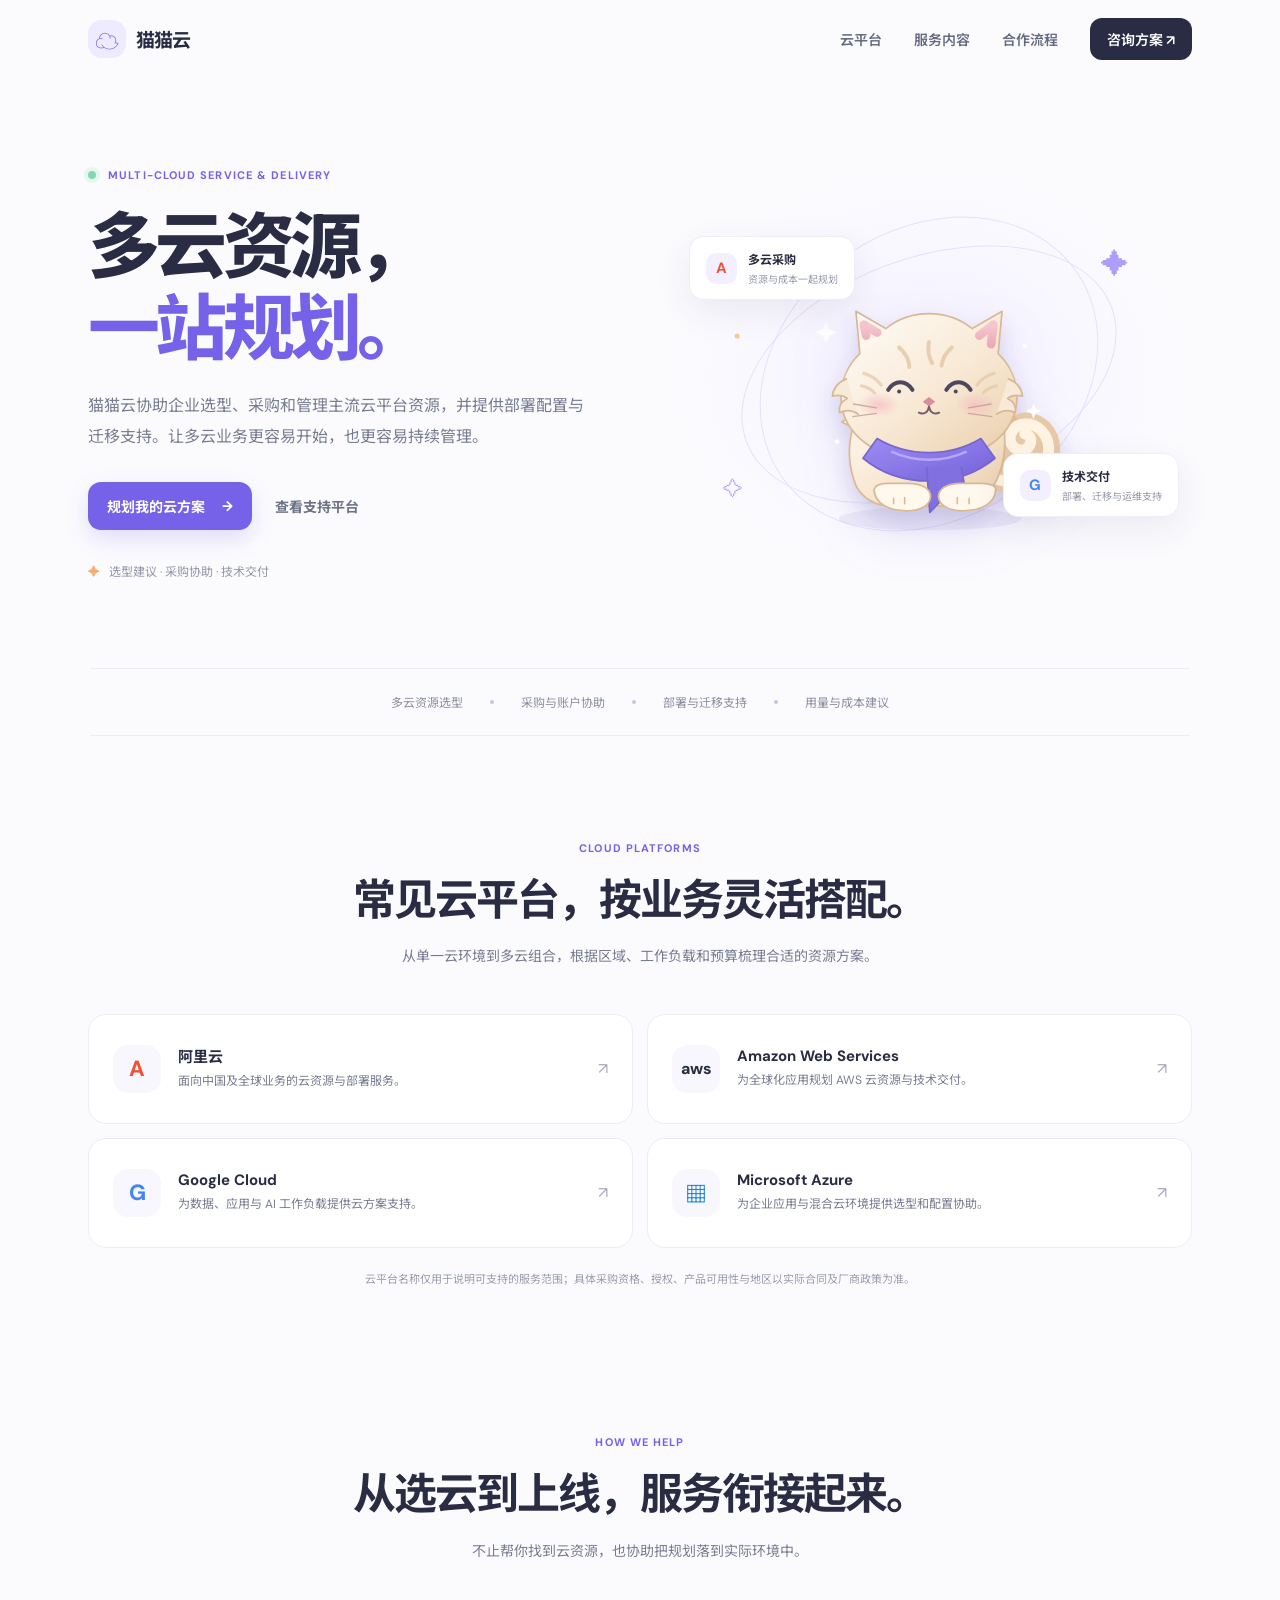
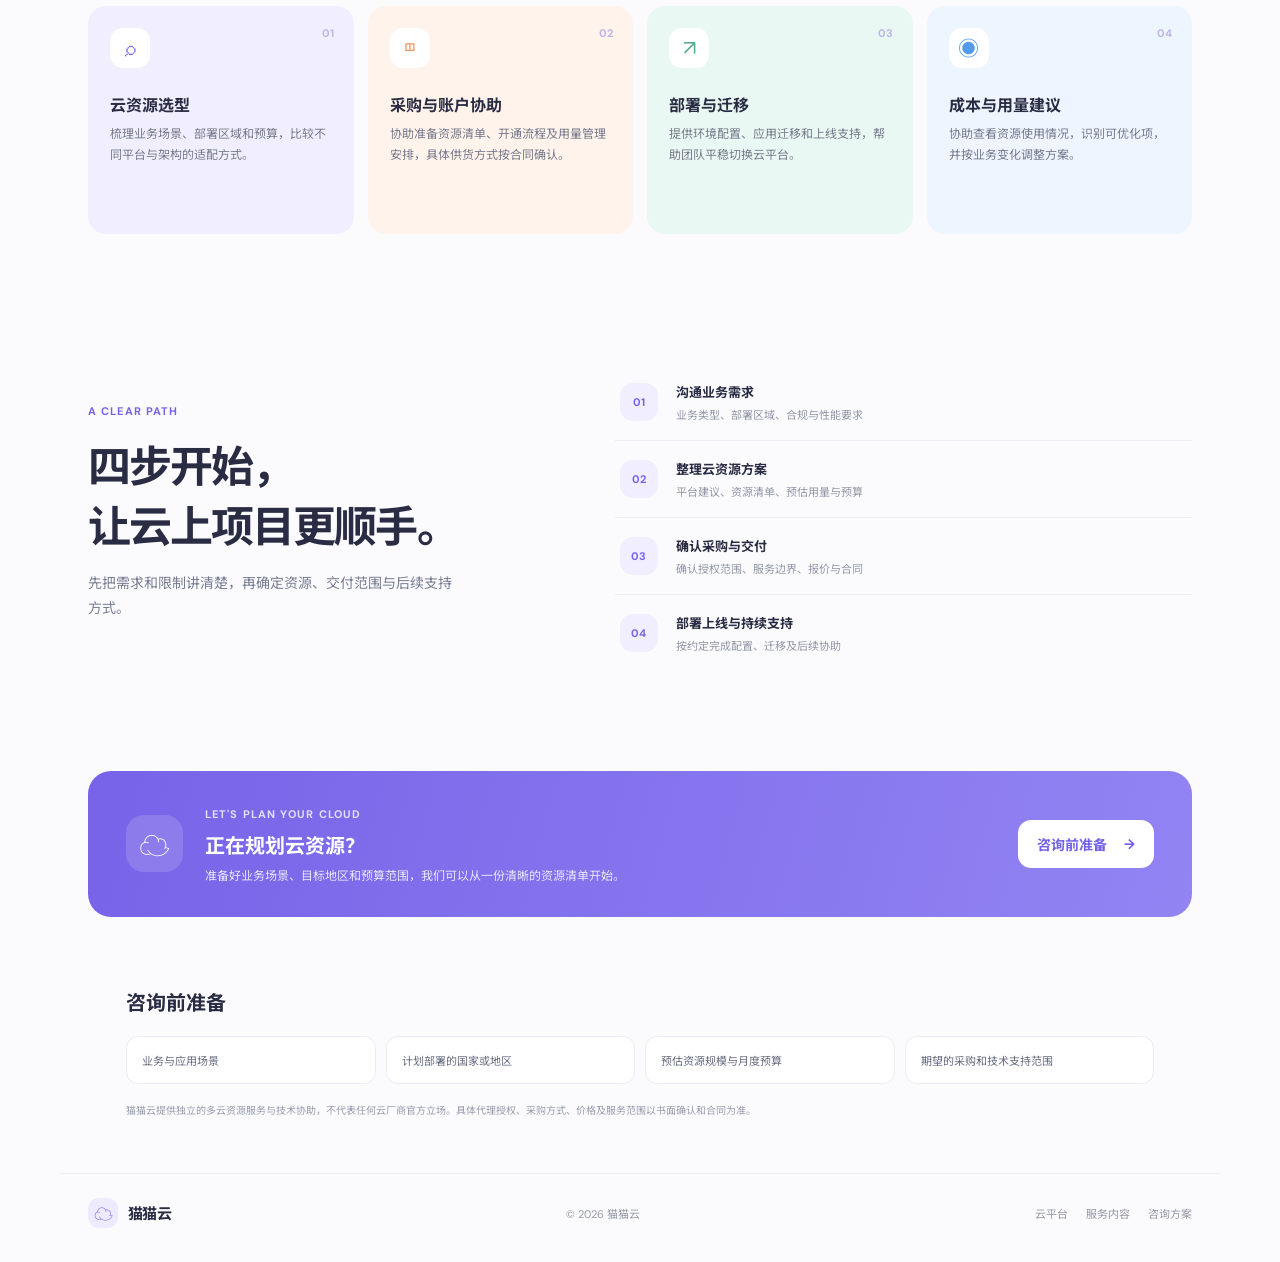
==== index.html @ 80b8043d "Launch 猫猫云 multi-cloud services homepage" ====
<!doctype html>
<html lang="zh-CN">
<head>
  <meta charset="utf-8">
  <meta name="viewport" content="width=device-width, initial-scale=1">
  <meta name="theme-color" content="#f8f8ff">
  <meta name="description" content="猫猫云提供阿里云、AWS、Google Cloud 等多云资源选型、采购协助与技术交付服务。">
  <title>猫猫云 — 多云资源代理与技术服务</title>
  <link rel="stylesheet" href="styles.css">
</head>
<body>
  <header class="site-header">
    <a class="brand" href="#top" aria-label="猫猫云首页">
      <span class="brand-mark" aria-hidden="true">☁</span>
      <span>猫猫云</span>
    </a>
    <button class="menu-toggle" aria-expanded="false" aria-controls="main-nav">菜单</button>
    <nav id="main-nav" class="nav" aria-label="主导航">
      <a href="#providers">云平台</a>
      <a href="#services">服务内容</a>
      <a href="#process">合作流程</a>
      <a class="nav-cta" href="#contact">咨询方案 <span aria-hidden="true">↗</span></a>
    </nav>
  </header>

  <main id="top">
    <section class="hero">
      <div class="hero-copy">
        <div class="eyebrow"><span class="status-dot"></span> MULTI-CLOUD SERVICE &amp; DELIVERY</div>
        <h1>多云资源，<br><span>一站规划。</span></h1>
        <p class="hero-lede">猫猫云协助企业选型、采购和管理主流云平台资源，并提供部署配置与迁移支持。让多云业务更容易开始，也更容易持续管理。</p>
        <div class="hero-actions">
          <a class="button button-primary" href="#contact">规划我的云方案 <span aria-hidden="true">→</span></a>
          <a class="button button-quiet" href="#providers">查看支持平台</a>
        </div>
        <div class="hero-note"><span aria-hidden="true">✦</span> 选型建议 · 采购协助 · 技术交付</div>
      </div>
      <div class="hero-art" aria-label="猫猫云的猫咪插画" role="img">
        <div class="orbit orbit-one"></div><div class="orbit orbit-two"></div>
        <div class="spark spark-one">✦</div><div class="spark spark-two">✧</div><div class="spark spark-three">·</div>
        <img class="cat-illustration" src="cat.svg" alt="戴着紫色围巾的毛茸茸小猫">
        <div class="floating-card provider-float card-top"><span class="provider-symbol alibaba">A</span><span><b>多云采购</b><small>资源与成本一起规划</small></span></div>
        <div class="floating-card provider-float card-bottom"><span class="provider-symbol google">G</span><span><b>技术交付</b><small>部署、迁移与运维支持</small></span></div>
      </div>
    </section>

    <section class="trust-strip" aria-label="服务范围">
      <span>多云资源选型</span><i></i><span>采购与账户协助</span><i></i><span>部署与迁移支持</span><i></i><span>用量与成本建议</span>
    </section>

    <section class="section providers-section" id="providers">
      <div class="section-heading">
        <span class="eyebrow">Cloud platforms</span>
        <h2>常见云平台，按业务灵活搭配。</h2>
        <p>从单一云环境到多云组合，根据区域、工作负载和预算梳理合适的资源方案。</p>
      </div>
      <div class="provider-grid">
        <article class="provider-card"><div class="provider-logo alibaba">A</div><div><h3>阿里云</h3><p>面向中国及全球业务的云资源与部署服务。</p></div><span class="provider-arrow">↗</span></article>
        <article class="provider-card"><div class="provider-logo aws">aws</div><div><h3>Amazon Web Services</h3><p>为全球化应用规划 AWS 云资源与技术交付。</p></div><span class="provider-arrow">↗</span></article>
        <article class="provider-card"><div class="provider-logo google">G</div><div><h3>Google Cloud</h3><p>为数据、应用与 AI 工作负载提供云方案支持。</p></div><span class="provider-arrow">↗</span></article>
        <article class="provider-card"><div class="provider-logo azure">▦</div><div><h3>Microsoft Azure</h3><p>为企业应用与混合云环境提供选型和配置协助。</p></div><span class="provider-arrow">↗</span></article>
      </div>
      <p class="section-footnote">云平台名称仅用于说明可支持的服务范围；具体采购资格、授权、产品可用性与地区以实际合同及厂商政策为准。</p>
    </section>

    <section class="section services-section" id="services">
      <div class="section-heading">
        <span class="eyebrow">How we help</span>
        <h2>从选云到上线，服务衔接起来。</h2>
        <p>不止帮你找到云资源，也协助把规划落到实际环境中。</p>
      </div>
      <div class="service-grid">
        <article class="service-card lavender"><span class="service-icon">⌕</span><span class="card-number">01</span><h3>云资源选型</h3><p>梳理业务场景、部署区域和预算，比较不同平台与架构的适配方式。</p></article>
        <article class="service-card peach"><span class="service-icon">◫</span><span class="card-number">02</span><h3>采购与账户协助</h3><p>协助准备资源清单、开通流程及用量管理安排，具体供货方式按合同确认。</p></article>
        <article class="service-card mint"><span class="service-icon">↗</span><span class="card-number">03</span><h3>部署与迁移</h3><p>提供环境配置、应用迁移和上线支持，帮助团队平稳切换云平台。</p></article>
        <article class="service-card blue"><span class="service-icon">◉</span><span class="card-number">04</span><h3>成本与用量建议</h3><p>协助查看资源使用情况，识别可优化项，并按业务变化调整方案。</p></article>
      </div>
    </section>

    <section class="section process-section" id="process">
      <div class="process-copy"><span class="eyebrow">A clear path</span><h2>四步开始，<br>让云上项目更顺手。</h2><p>先把需求和限制讲清楚，再确定资源、交付范围与后续支持方式。</p></div>
      <ol class="process-list">
        <li><span>01</span><div><b>沟通业务需求</b><small>业务类型、部署区域、合规与性能要求</small></div></li>
        <li><span>02</span><div><b>整理云资源方案</b><small>平台建议、资源清单、预估用量与预算</small></div></li>
        <li><span>03</span><div><b>确认采购与交付</b><small>确认授权范围、服务边界、报价与合同</small></div></li>
        <li><span>04</span><div><b>部署上线与持续支持</b><small>按约定完成配置、迁移及后续协助</small></div></li>
      </ol>
    </section>

    <section class="contact-band" id="contact">
      <div class="contact-icon" aria-hidden="true">☁</div>
      <div><span class="eyebrow">Let's plan your cloud</span><h2>正在规划云资源？</h2><p>准备好业务场景、目标地区和预算范围，我们可以从一份清晰的资源清单开始。</p></div>
      <a class="button button-light" href="#contact-details">咨询前准备 <span aria-hidden="true">→</span></a>
    </section>

    <section class="contact-details" id="contact-details">
      <h2>咨询前准备</h2>
      <div class="prep-grid"><span>业务与应用场景</span><span>计划部署的国家或地区</span><span>预估资源规模与月度预算</span><span>期望的采购和技术支持范围</span></div>
      <p>猫猫云提供独立的多云资源服务与技术协助，不代表任何云厂商官方立场。具体代理授权、采购方式、价格及服务范围以书面确认和合同为准。</p>
    </section>
  </main>

  <footer class="site-footer"><a class="brand footer-brand" href="#top"><span class="brand-mark" aria-hidden="true">☁</span><span>猫猫云</span></a><span>© <span id="year"></span> 猫猫云</span><nav aria-label="页脚导航"><a href="#providers">云平台</a><a href="#services">服务内容</a><a href="#contact">咨询方案</a></nav></footer>
  <script src="script.js"></script>
</body>
</html>
---- styles.css ----
@import url('https://fonts.googleapis.com/css2?family=DM+Sans:wght@400;500;600;700&family=Noto+Sans+SC:wght@400;500;600;700;800&display=swap');
:root{--ink:#292c43;--muted:#777c91;--purple:#7662e8;--purple-dark:#6551d1;--line:#ececf4;--paper:#fbfbfe;--font:'DM Sans','Noto Sans SC',-apple-system,BlinkMacSystemFont,'Segoe UI',sans-serif}
*{box-sizing:border-box}html{scroll-behavior:smooth}body{margin:0;background:var(--paper);color:var(--ink);font-family:var(--font);-webkit-font-smoothing:antialiased}a{color:inherit;text-decoration:none}.site-header{height:78px;max-width:1160px;padding:0 28px;margin:auto;display:flex;align-items:center;justify-content:space-between}.brand{display:flex;align-items:center;gap:10px;font-size:19px;font-weight:700;letter-spacing:-.04em}.brand-mark{display:grid;place-items:center;width:38px;height:38px;border-radius:14px;background:#eeeaff;color:var(--purple);font-size:24px}.nav{display:flex;align-items:center;gap:32px;font-size:14px;font-weight:600;color:#656a80}.nav a:hover,.site-footer a:hover{color:var(--purple)}.nav .nav-cta{padding:11px 17px;border-radius:12px;background:var(--ink);color:white}.menu-toggle{display:none}.hero{max-width:1160px;min-height:590px;margin:auto;padding:74px 28px 72px;display:grid;grid-template-columns:1fr 1fr;align-items:center;gap:50px}.hero-copy{max-width:540px}.eyebrow{text-transform:uppercase;letter-spacing:.1em;font-size:11px;font-weight:700;color:var(--purple)}.status-dot,.pulse{display:inline-block;width:8px;height:8px;border-radius:50%;background:#83d9af;margin-right:8px;box-shadow:0 0 0 4px #e7f7ef}.hero h1{font-size:clamp(48px,6vw,72px);line-height:1.14;letter-spacing:-.065em;margin:25px 0 20px;font-weight:800}.hero h1 span{color:var(--purple)}.hero-lede{max-width:500px;color:var(--muted);font-size:16px;line-height:1.9;margin:0}.hero-actions{display:flex;align-items:center;gap:23px;margin-top:30px}.button{display:inline-flex;align-items:center;gap:17px;border-radius:13px;padding:14px 19px;font-weight:700;font-size:14px;transition:transform .2s,background .2s}.button:hover{transform:translateY(-2px)}.button-primary{color:white;background:var(--purple);box-shadow:0 9px 22px #7662e833}.button-primary:hover{background:var(--purple-dark)}.button-quiet{padding-left:0;padding-right:0;color:#6e7286}.hero-note{margin-top:32px;color:#9296a7;font-size:12px}.hero-note span{color:#f3ae71;margin-right:6px}.hero-art{height:400px;max-width:500px;width:100%;margin:auto;position:relative;display:grid;place-items:center;background:radial-gradient(ellipse,#f2efff 0%,#f8f6ff 40%,transparent 72%)}.orbit{position:absolute;border:1px solid #e5e1fc;border-radius:50%;transform:rotate(-20deg)}.orbit-one{width:390px;height:235px}.orbit-two{width:290px;height:360px;transform:rotate(55deg)}.cat-illustration{position:relative;z-index:1;width:min(78%,330px);height:auto;transform:translateY(8px);filter:drop-shadow(0 18px 22px #7263b522)}.spark{position:absolute;z-index:2;color:#ae9dfb;font-size:28px}.spark-one{top:72px;right:50px}.spark-two{bottom:72px;left:44px;font-size:20px}.spark-three{top:132px;left:54px;font-size:44px;color:#ffc78c}.floating-card{position:absolute;z-index:3;display:flex;align-items:center;gap:11px;padding:13px 16px;background:#fff;border:1px solid #f0edf8;border-radius:15px;box-shadow:0 12px 35px #3e346015}.floating-card b,.floating-card small{display:block}.floating-card b{font-size:12px}.floating-card small{font-size:10px;color:#9599a9;margin-top:3px}.card-top{top:62px;left:10px}.card-bottom{right:0;bottom:57px}.provider-symbol{width:31px;height:31px;display:grid;place-items:center;border-radius:10px;background:#f4efff;font-size:15px;font-weight:700}.provider-symbol.alibaba,.provider-logo.alibaba{color:#f05238}.provider-symbol.google,.provider-logo.google{color:#4285f4}.trust-strip{max-width:1100px;margin:0 auto;padding:24px 28px;border-top:1px solid var(--line);border-bottom:1px solid var(--line);display:flex;align-items:center;justify-content:center;gap:27px;color:#8b8fa0;font-size:12px}.trust-strip i{height:4px;width:4px;border-radius:50%;background:#c9c5dd}.section{max-width:1160px;margin:auto;padding:100px 28px}.section-heading{text-align:center}.section-heading h2,.process-copy h2{font-size:clamp(31px,4vw,43px);line-height:1.38;letter-spacing:-.045em;margin:14px 0}.section-heading p,.process-copy p{color:var(--muted);font-size:14px;line-height:1.8}.provider-grid{display:grid;grid-template-columns:repeat(2,1fr);gap:14px;margin-top:44px}.provider-card{position:relative;display:flex;align-items:center;gap:17px;min-height:110px;padding:22px 24px;border:1px solid var(--line);border-radius:18px;background:white;transition:transform .2s,box-shadow .2s}.provider-card:hover{transform:translateY(-3px);box-shadow:0 16px 36px #292c430c}.provider-logo{width:48px;height:48px;flex:none;display:grid;place-items:center;border-radius:15px;background:#f8f7fd;font-size:22px;font-weight:800}.provider-logo.aws{color:#252f3e;font-size:16px}.provider-logo.azure{color:#1684d8}.provider-card h3{font-size:15px;margin:0 0 5px}.provider-card p{font-size:12px;line-height:1.65;color:var(--muted);margin:0}.provider-arrow{margin-left:auto;color:#aaa6ba}.section-footnote{max-width:800px;margin:22px auto 0;text-align:center;font-size:11px;line-height:1.7;color:#999cad}.services-section{padding-top:42px}.service-grid{display:grid;grid-template-columns:repeat(4,1fr);gap:14px;margin-top:42px}.service-card{min-height:228px;padding:22px;border-radius:18px;position:relative;overflow:hidden}.lavender{background:#f1efff}.peach{background:#fff3eb}.mint{background:#eaf8f3}.blue{background:#edf5ff}.service-icon{display:grid;place-items:center;width:40px;height:40px;border-radius:13px;background:#fff;color:var(--purple);font-size:21px}.peach .service-icon{color:#ed9b63}.mint .service-icon{color:#53ae91}.blue .service-icon{color:#539be9}.card-number{position:absolute;right:20px;top:20px;color:#bdb5e7;font-size:11px;font-weight:700}.service-card h3{font-size:16px;margin:24px 0 8px}.service-card p{font-size:12px;line-height:1.8;color:#777b8d;margin:0}.process-section{padding-top:30px;display:grid;grid-template-columns:.85fr 1.15fr;gap:100px;align-items:center}.process-copy h2{margin-top:18px}.process-copy p{max-width:370px}.process-list{list-style:none;margin:0;padding:0}.process-list li{display:flex;align-items:center;gap:18px;padding:18px 5px;border-bottom:1px solid var(--line)}.process-list li:last-child{border-bottom:0}.process-list li>span{display:grid;place-items:center;width:38px;height:38px;flex:none;border-radius:13px;background:#f1efff;color:var(--purple);font-size:11px;font-weight:700}.process-list b,.process-list small{display:block}.process-list b{font-size:13px}.process-list small{margin-top:5px;color:#9397a7;font-size:11px}.contact-band{max-width:1104px;margin:0 auto;padding:31px 38px;border-radius:23px;background:linear-gradient(105deg,#7763e8,#9284f3);color:white;display:flex;align-items:center;gap:22px}.contact-icon{display:grid;place-items:center;flex:none;width:57px;height:57px;border-radius:18px;background:#ffffff25;font-size:31px}.contact-band .eyebrow{color:#e3dfff}.contact-band h2{font-size:20px;margin:7px 0}.contact-band p{max-width:620px;margin:0;color:#e8e5ff;font-size:12px;line-height:1.7}.button-light{margin-left:auto;background:white;color:var(--purple);white-space:nowrap}.contact-details{max-width:1104px;margin:0 auto;padding:70px 38px 54px}.contact-details h2{font-size:20px;margin:0 0 20px}.prep-grid{display:grid;grid-template-columns:repeat(4,1fr);gap:10px}.prep-grid span{padding:15px;border-radius:12px;background:white;border:1px solid var(--line);font-size:11px;color:#676c81}.contact-details>p{margin:18px 0 0;color:#9a9dae;font-size:10px;line-height:1.7}.site-footer{max-width:1160px;margin:auto;padding:24px 28px 34px;border-top:1px solid var(--line);display:flex;align-items:center;justify-content:space-between;color:#9699a8;font-size:11px}.footer-brand{color:var(--ink);font-size:15px}.footer-brand .brand-mark{width:30px;height:30px;border-radius:11px;font-size:19px}.site-footer nav{display:flex;gap:18px}
@media(max-width:900px){.service-grid{grid-template-columns:repeat(2,1fr)}.process-section{gap:50px}.prep-grid{grid-template-columns:repeat(2,1fr)}}
@media(max-width:760px){.site-header{height:68px;padding:0 20px}.brand{font-size:17px}.menu-toggle{display:block;border:0;background:#f0edff;color:var(--purple);border-radius:10px;padding:9px 12px;font:600 12px var(--font)}.nav{display:none;position:absolute;z-index:5;left:16px;right:16px;top:62px;padding:16px;background:#fff;border:1px solid var(--line);border-radius:16px;box-shadow:0 15px 35px #292c4318;align-items:stretch;gap:0}.nav.open{display:flex;flex-direction:column}.nav a{padding:12px 10px}.nav .nav-cta{margin-top:7px;text-align:center}.hero{padding:48px 22px 54px;min-height:auto;grid-template-columns:1fr;gap:15px}.hero h1{font-size:54px}.hero-lede{font-size:14px}.hero-art{height:330px;max-width:430px}.cat-illustration{width:min(78%,300px)}.trust-strip{padding:20px 16px;gap:11px;flex-wrap:wrap;font-size:10px}.section{padding:75px 22px}.section-heading h2,.process-copy h2{font-size:32px}.provider-grid{grid-template-columns:1fr;margin-top:32px}.provider-card{min-height:96px;padding:18px}.services-section{padding-top:25px}.service-grid{grid-template-columns:1fr 1fr;gap:10px;margin-top:30px}.service-card{min-height:220px;padding:18px}.service-card h3{font-size:14px}.service-card p{font-size:11px}.process-section{padding-top:12px;grid-template-columns:1fr;gap:25px}.process-copy p{max-width:none}.contact-band{margin:0 18px;padding:24px 20px;flex-wrap:wrap;gap:15px}.contact-band h2{font-size:17px}.contact-band>div:nth-child(2){flex:1;min-width:190px}.button-light{margin:4px 0 0 72px}.contact-details{padding:48px 22px 36px}.site-footer{padding:20px 18px 28px;flex-wrap:wrap;gap:15px}.footer-brand{width:100%}.site-footer nav{width:100%;gap:15px}}
@media(max-width:390px){.hero h1{font-size:47px}.hero-art{height:285px}.cat-illustration{width:min(88%,270px);transform:translateY(5px)}.orbit-one{width:310px;height:200px}.orbit-two{height:295px}.card-top{left:-2px}.card-bottom{right:-4px}.floating-card{padding:10px 12px}.service-grid{grid-template-columns:1fr}.service-card{min-height:190px}.contact-band{margin:0 12px}.prep-grid{grid-template-columns:1fr 1fr}.site-footer nav{flex-wrap:wrap}}
@media(prefers-reduced-motion:reduce){html{scroll-behavior:auto}*,*::before,*::after{transition:none!important}}
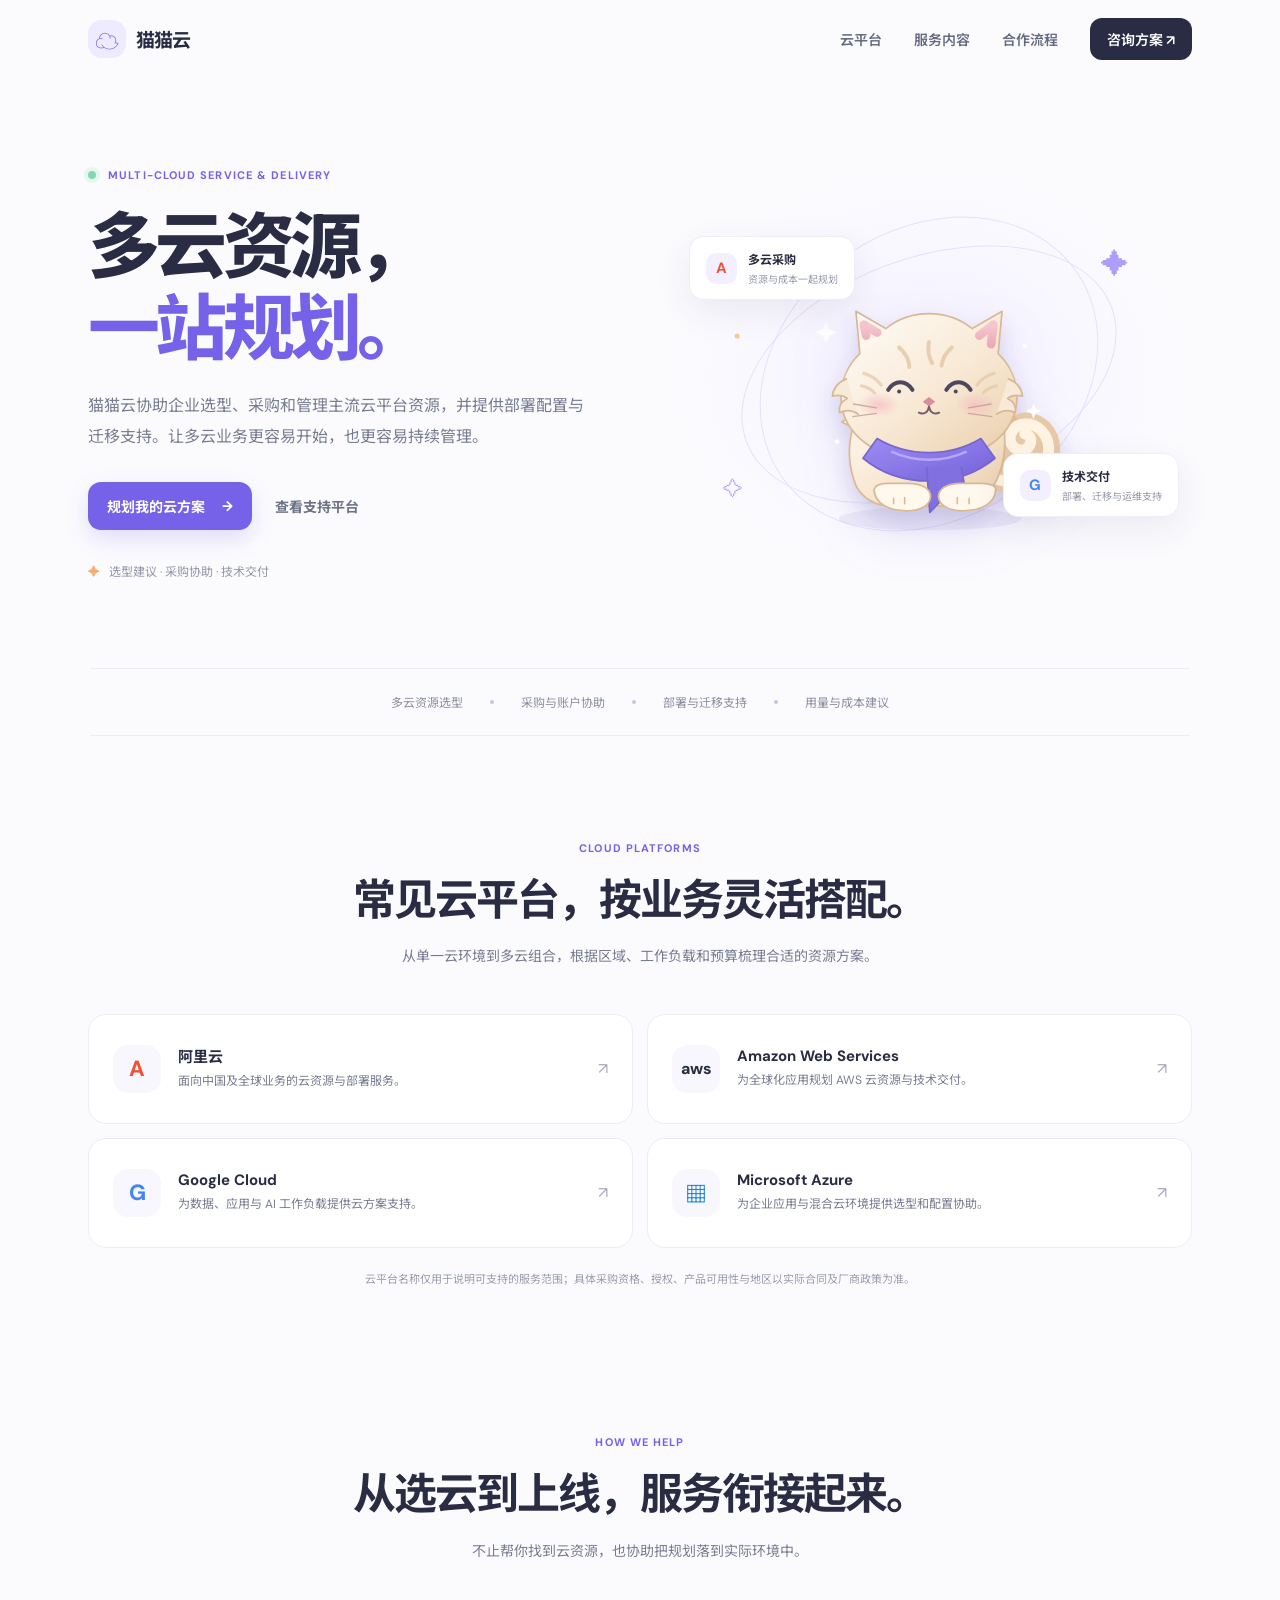
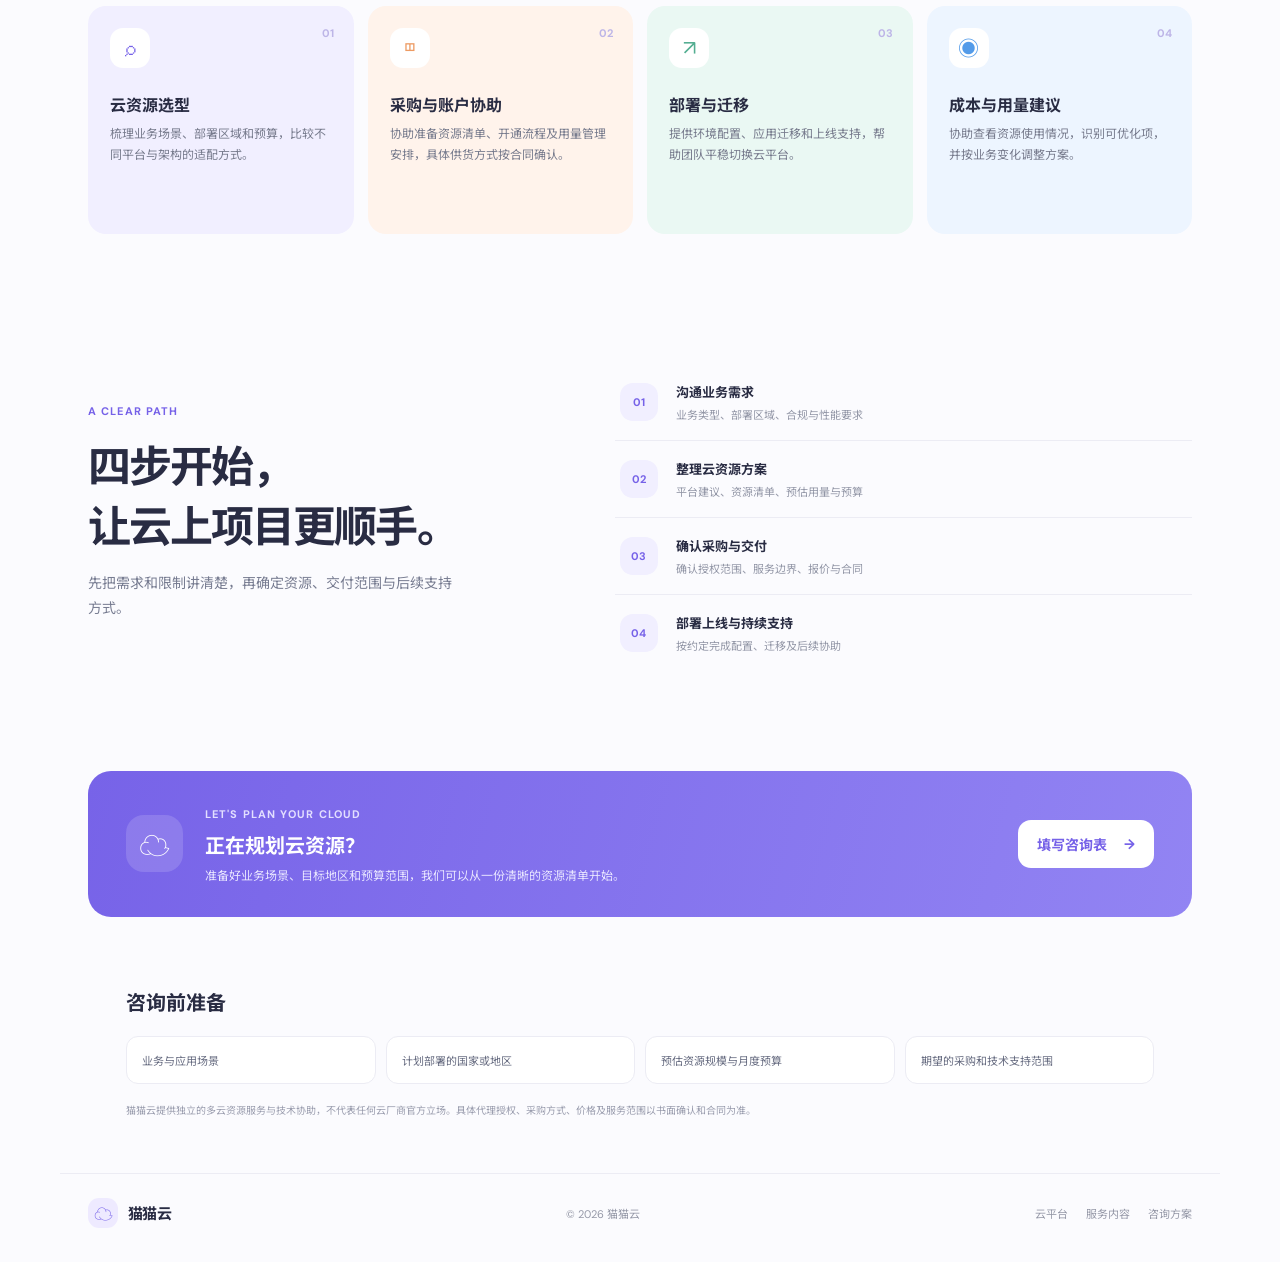
==== commit dbba19d8: "Publish consultation page with contact form" ====
--- a/index.html
+++ b/index.html
@@ -19,7 +19,7 @@
       <a href="#providers">云平台</a>
       <a href="#services">服务内容</a>
       <a href="#process">合作流程</a>
-      <a class="nav-cta" href="#contact">咨询方案 <span aria-hidden="true">↗</span></a>
+      <a class="nav-cta" href="consult.html">咨询方案 <span aria-hidden="true">↗</span></a>
     </nav>
   </header>
 
@@ -30,7 +30,7 @@
         <h1>多云资源，<br><span>一站规划。</span></h1>
         <p class="hero-lede">猫猫云协助企业选型、采购和管理主流云平台资源，并提供部署配置与迁移支持。让多云业务更容易开始，也更容易持续管理。</p>
         <div class="hero-actions">
-          <a class="button button-primary" href="#contact">规划我的云方案 <span aria-hidden="true">→</span></a>
+          <a class="button button-primary" href="consult.html">规划我的云方案 <span aria-hidden="true">→</span></a>
           <a class="button button-quiet" href="#providers">查看支持平台</a>
         </div>
         <div class="hero-note"><span aria-hidden="true">✦</span> 选型建议 · 采购协助 · 技术交付</div>
@@ -90,7 +90,7 @@
     <section class="contact-band" id="contact">
       <div class="contact-icon" aria-hidden="true">☁</div>
       <div><span class="eyebrow">Let's plan your cloud</span><h2>正在规划云资源？</h2><p>准备好业务场景、目标地区和预算范围，我们可以从一份清晰的资源清单开始。</p></div>
-      <a class="button button-light" href="#contact-details">咨询前准备 <span aria-hidden="true">→</span></a>
+      <a class="button button-light" href="consult.html">填写咨询表 <span aria-hidden="true">→</span></a>
     </section>
 
     <section class="contact-details" id="contact-details">
@@ -100,7 +100,7 @@
     </section>
   </main>
 
-  <footer class="site-footer"><a class="brand footer-brand" href="#top"><span class="brand-mark" aria-hidden="true">☁</span><span>猫猫云</span></a><span>© <span id="year"></span> 猫猫云</span><nav aria-label="页脚导航"><a href="#providers">云平台</a><a href="#services">服务内容</a><a href="#contact">咨询方案</a></nav></footer>
+  <footer class="site-footer"><a class="brand footer-brand" href="#top"><span class="brand-mark" aria-hidden="true">☁</span><span>猫猫云</span></a><span>© <span id="year"></span> 猫猫云</span><nav aria-label="页脚导航"><a href="#providers">云平台</a><a href="#services">服务内容</a><a href="consult.html">咨询方案</a></nav></footer>
   <script src="script.js"></script>
 </body>
 </html>
--- a/styles.css
+++ b/styles.css
@@ -5,3 +5,6 @@
 @media(max-width:760px){.site-header{height:68px;padding:0 20px}.brand{font-size:17px}.menu-toggle{display:block;border:0;background:#f0edff;color:var(--purple);border-radius:10px;padding:9px 12px;font:600 12px var(--font)}.nav{display:none;position:absolute;z-index:5;left:16px;right:16px;top:62px;padding:16px;background:#fff;border:1px solid var(--line);border-radius:16px;box-shadow:0 15px 35px #292c4318;align-items:stretch;gap:0}.nav.open{display:flex;flex-direction:column}.nav a{padding:12px 10px}.nav .nav-cta{margin-top:7px;text-align:center}.hero{padding:48px 22px 54px;min-height:auto;grid-template-columns:1fr;gap:15px}.hero h1{font-size:54px}.hero-lede{font-size:14px}.hero-art{height:330px;max-width:430px}.cat-illustration{width:min(78%,300px)}.trust-strip{padding:20px 16px;gap:11px;flex-wrap:wrap;font-size:10px}.section{padding:75px 22px}.section-heading h2,.process-copy h2{font-size:32px}.provider-grid{grid-template-columns:1fr;margin-top:32px}.provider-card{min-height:96px;padding:18px}.services-section{padding-top:25px}.service-grid{grid-template-columns:1fr 1fr;gap:10px;margin-top:30px}.service-card{min-height:220px;padding:18px}.service-card h3{font-size:14px}.service-card p{font-size:11px}.process-section{padding-top:12px;grid-template-columns:1fr;gap:25px}.process-copy p{max-width:none}.contact-band{margin:0 18px;padding:24px 20px;flex-wrap:wrap;gap:15px}.contact-band h2{font-size:17px}.contact-band>div:nth-child(2){flex:1;min-width:190px}.button-light{margin:4px 0 0 72px}.contact-details{padding:48px 22px 36px}.site-footer{padding:20px 18px 28px;flex-wrap:wrap;gap:15px}.footer-brand{width:100%}.site-footer nav{width:100%;gap:15px}}
 @media(max-width:390px){.hero h1{font-size:47px}.hero-art{height:285px}.cat-illustration{width:min(88%,270px);transform:translateY(5px)}.orbit-one{width:310px;height:200px}.orbit-two{height:295px}.card-top{left:-2px}.card-bottom{right:-4px}.floating-card{padding:10px 12px}.service-grid{grid-template-columns:1fr}.service-card{min-height:190px}.contact-band{margin:0 12px}.prep-grid{grid-template-columns:1fr 1fr}.site-footer nav{flex-wrap:wrap}}
 @media(prefers-reduced-motion:reduce){html{scroll-behavior:auto}*,*::before,*::after{transition:none!important}}
+.back-home{font-size:13px;font-weight:600;color:#73778b}.consult-page{min-height:100vh;background:radial-gradient(ellipse at 82% 15%,#f2efff 0,transparent 32%),var(--paper)}.consult-main{max-width:1160px;margin:0 auto;padding:64px 28px 90px;display:grid;grid-template-columns:.8fr 1.2fr;gap:90px;align-items:start}.consult-intro{position:sticky;top:48px;padding-top:22px}.consult-intro h1{font-size:clamp(44px,5vw,62px);line-height:1.16;letter-spacing:-.06em;margin:22px 0}.consult-intro h1 span{color:var(--purple)}.consult-intro>p{max-width:390px;color:var(--muted);font-size:14px;line-height:1.9}.consult-points{display:grid;gap:13px;margin-top:32px;color:#70758b;font-size:12px}.consult-points span:first-letter{color:#55b58e}.consult-form{padding:34px;background:white;border:1px solid var(--line);border-radius:22px;box-shadow:0 25px 70px #39355210}.form-heading{display:flex;align-items:end;justify-content:space-between;margin-bottom:26px}.form-heading h2{font-size:25px;margin:8px 0 0}.required-note{color:#999cad;font-size:11px}.form-grid{display:grid;grid-template-columns:1fr 1fr;gap:18px}.field{display:grid;gap:8px;margin:0 0 20px}.field>span,.field legend{font-size:12px;font-weight:700;color:#464a60}.field em{font-style:normal;color:#dd7187}.field input:not([type=checkbox]):not([type=radio]),.field textarea{width:100%;border:1px solid #e8e8f0;border-radius:11px;padding:13px 14px;background:#fcfcfe;color:var(--ink);font:13px var(--font);outline:none;transition:border-color .2s,box-shadow .2s}.field input:focus,.field textarea:focus{border-color:#9a8aed;box-shadow:0 0 0 3px #eeeaff}.field input::placeholder,.field textarea::placeholder{color:#b2b5c1}.field textarea{resize:vertical;line-height:1.7}.provider-field,.contact-preference{padding:0;border:0}.provider-field legend,.contact-preference legend{margin-bottom:11px}.check-grid{display:grid;grid-template-columns:1fr 1fr;gap:9px}.check-grid label,.radio-row label{position:relative;display:flex;align-items:center;gap:9px;cursor:pointer}.check-grid input,.radio-row input,.consent input{accent-color:var(--purple)}.check-grid label{padding:12px;border:1px solid #ececf3;border-radius:10px;font-size:11px;color:#666b80}.check-grid label:has(input:checked){border-color:#b2a8ef;background:#f8f6ff;color:#51429f}.radio-row{display:flex;gap:20px}.radio-row label{color:#73778b;font-size:12px}.consent{display:flex;align-items:flex-start;gap:9px;margin:4px 0 20px;color:#83879a;font-size:10px;line-height:1.7;cursor:pointer}.consent input{margin:2px 0 0;flex:none}.submit-button{border:0;cursor:pointer;font-family:var(--font)}.form-note{font-size:10px;color:#9a9dae;line-height:1.7;margin:16px 0 0}.consult-footer{margin-top:0}
+@media(max-width:850px){.consult-main{grid-template-columns:1fr;gap:34px;padding:40px 22px 64px}.consult-intro{position:static;padding:0}.consult-intro h1{font-size:46px;margin:14px 0}.consult-points{grid-template-columns:1fr 1fr;gap:10px;margin-top:20px}.consult-form{padding:27px}.consult-footer{padding-left:22px;padding-right:22px}}
+@media(max-width:480px){.consult-main{padding:30px 16px 50px}.consult-form{padding:22px 17px;border-radius:17px}.form-grid{grid-template-columns:1fr;gap:0}.check-grid{grid-template-columns:1fr}.consult-points{grid-template-columns:1fr}.consult-intro h1{font-size:40px}.form-heading h2{font-size:22px}}
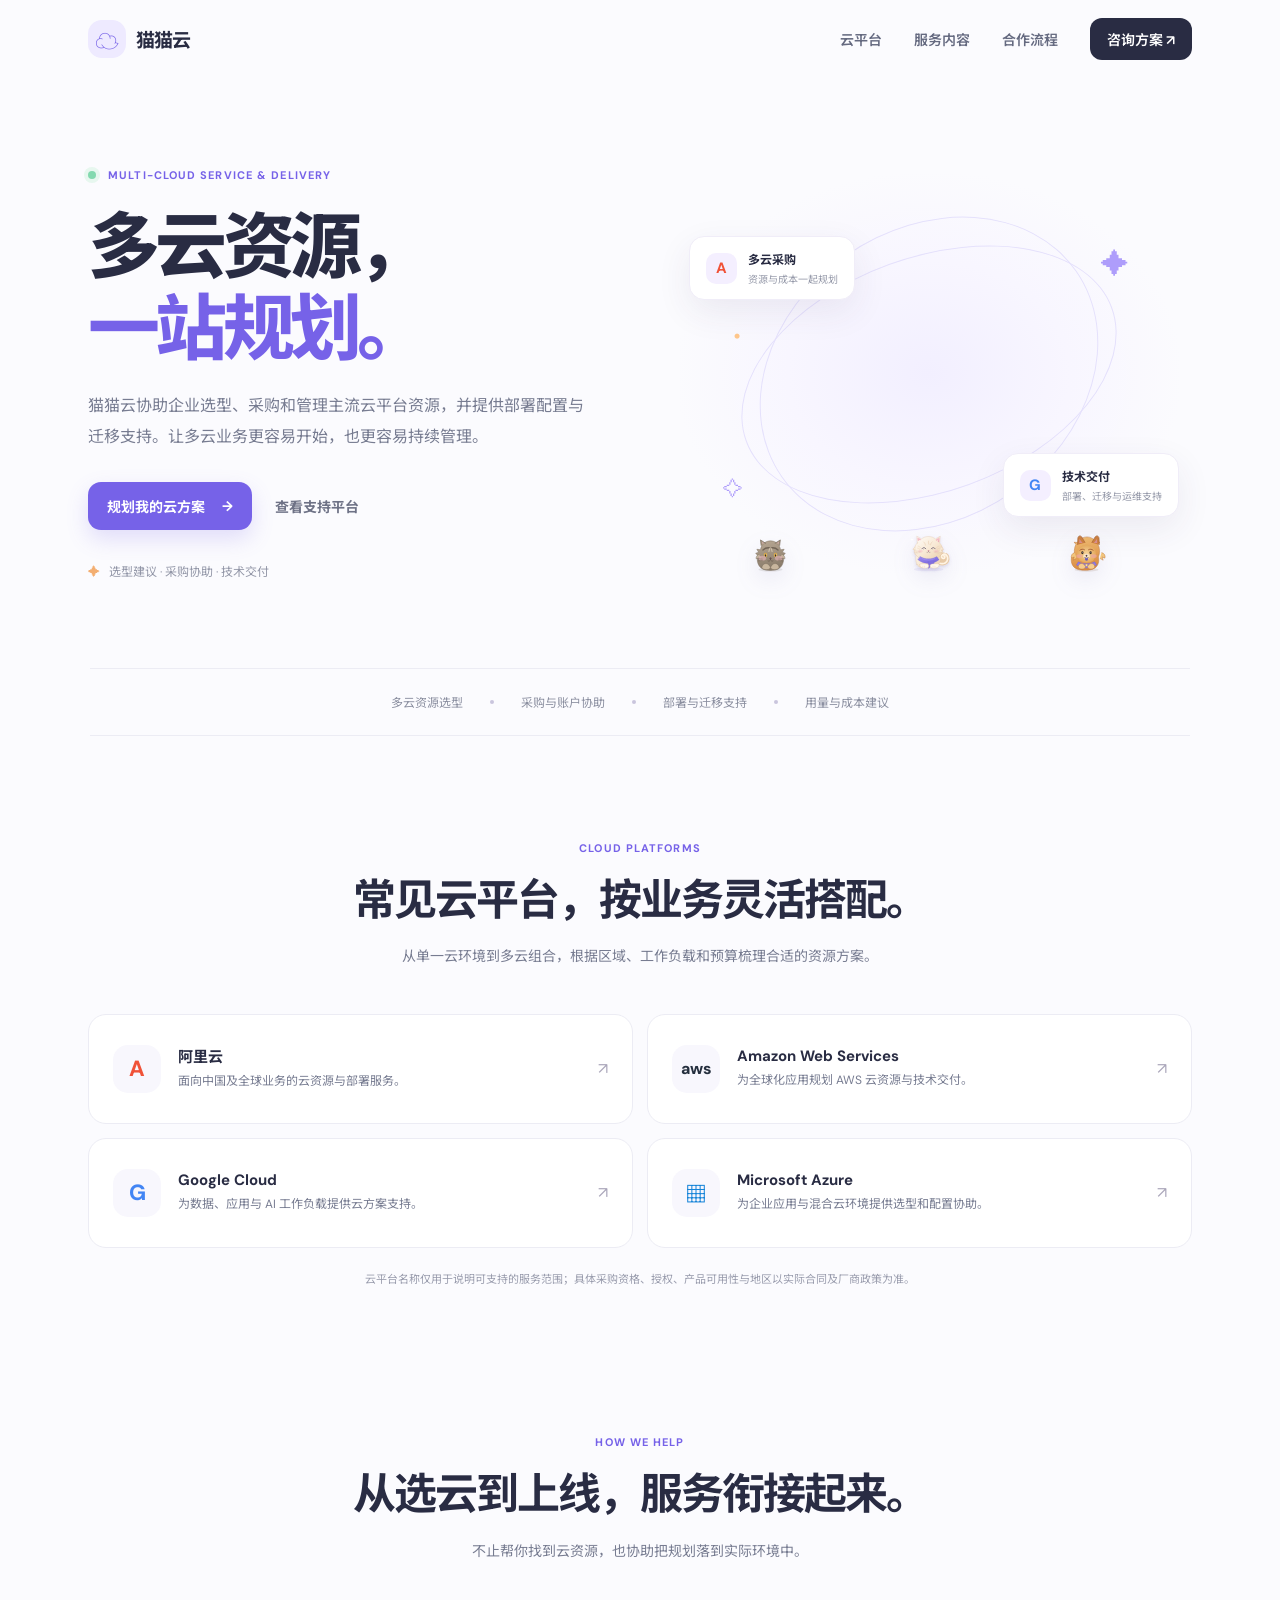
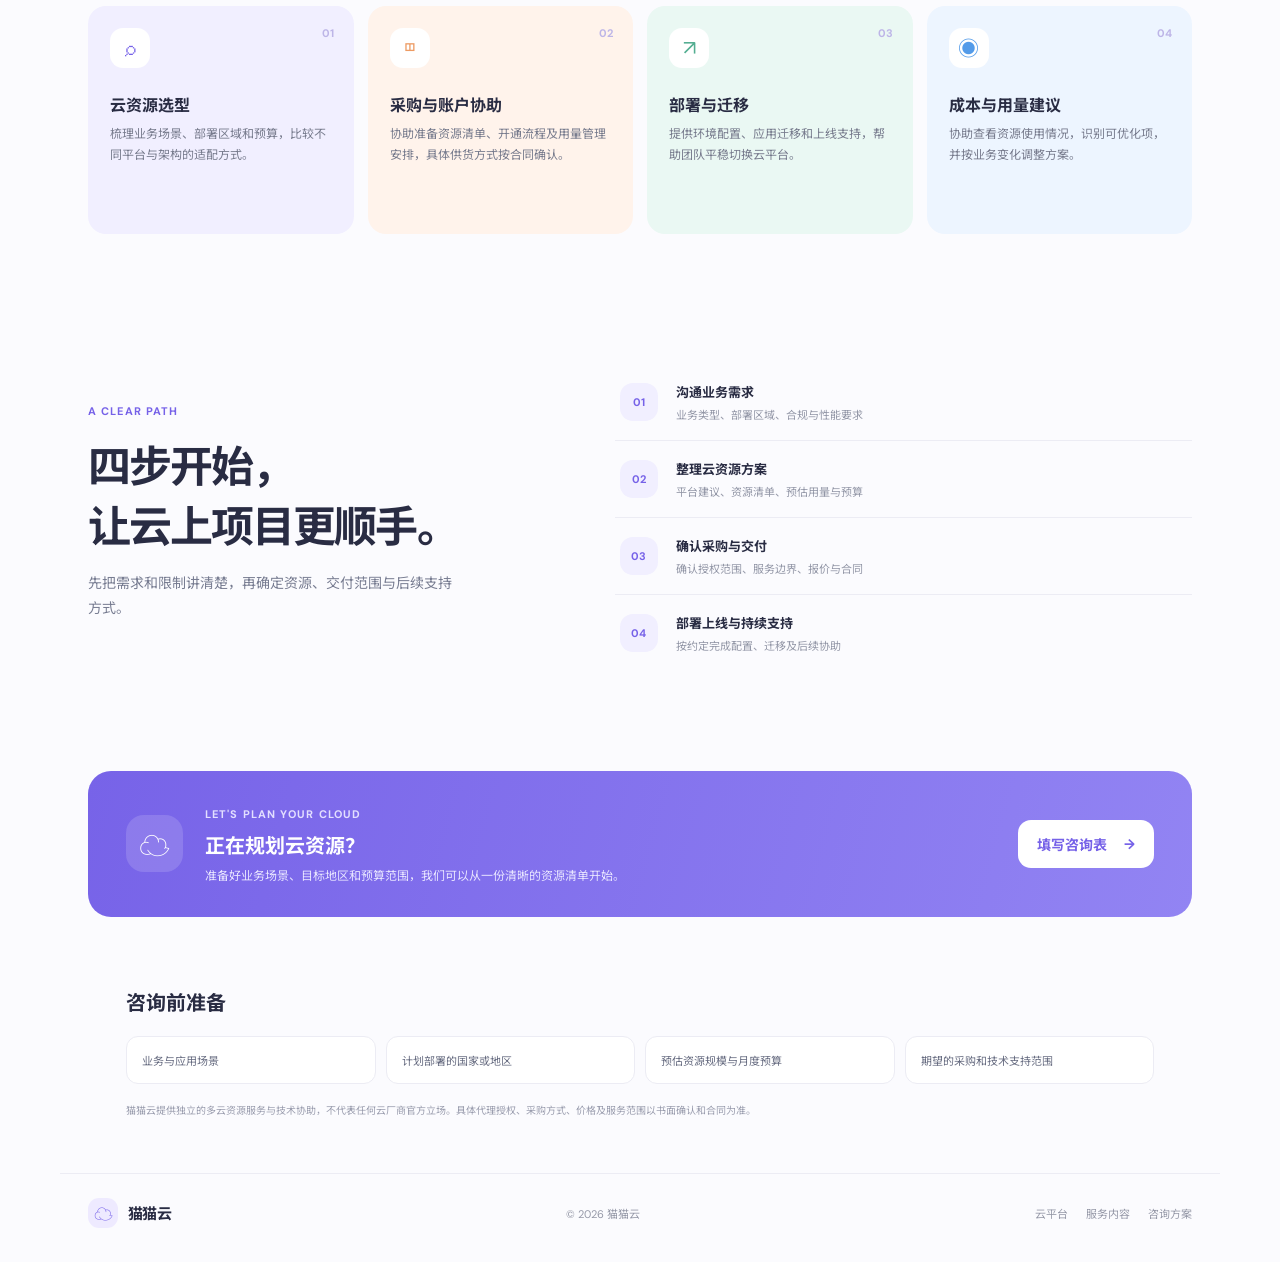
==== commit 72d74f63: "Show the same three animals on the homepage" ====
--- a/index.html
+++ b/index.html
@@ -35,10 +35,14 @@
         </div>
         <div class="hero-note"><span aria-hidden="true">✦</span> 选型建议 · 采购协助 · 技术交付</div>
       </div>
-      <div class="hero-art" aria-label="猫猫云的猫咪插画" role="img">
+      <div class="hero-art" aria-label="猫猫云的兔狲、猫咪和松狮插画" role="img">
         <div class="orbit orbit-one"></div><div class="orbit orbit-two"></div>
         <div class="spark spark-one">✦</div><div class="spark spark-two">✧</div><div class="spark spark-three">·</div>
-        <img class="cat-illustration" src="cat.svg" alt="戴着紫色围巾的毛茸茸小猫">
+        <div class="pet-trio home-pet-trio">
+          <img class="pet pet-pallas" src="pallas-cat.svg" alt="可爱的兔狲">
+          <img class="pet pet-mascot" src="cat.svg" alt="戴紫色围巾的猫猫云猫咪">
+          <img class="pet pet-chow" src="chow-chow.svg" alt="可爱的松狮犬">
+        </div>
         <div class="floating-card provider-float card-top"><span class="provider-symbol alibaba">A</span><span><b>多云采购</b><small>资源与成本一起规划</small></span></div>
         <div class="floating-card provider-float card-bottom"><span class="provider-symbol google">G</span><span><b>技术交付</b><small>部署、迁移与运维支持</small></span></div>
       </div>
--- a/styles.css
+++ b/styles.css
@@ -8,3 +8,20 @@
 .back-home{font-size:13px;font-weight:600;color:#73778b}.consult-page{min-height:100vh;background:radial-gradient(ellipse at 82% 15%,#f2efff 0,transparent 32%),var(--paper)}.consult-main{max-width:1160px;margin:0 auto;padding:64px 28px 90px;display:grid;grid-template-columns:.8fr 1.2fr;gap:90px;align-items:start}.consult-intro{position:sticky;top:48px;padding-top:22px}.consult-intro h1{font-size:clamp(44px,5vw,62px);line-height:1.16;letter-spacing:-.06em;margin:22px 0}.consult-intro h1 span{color:var(--purple)}.consult-intro>p{max-width:390px;color:var(--muted);font-size:14px;line-height:1.9}.consult-points{display:grid;gap:13px;margin-top:32px;color:#70758b;font-size:12px}.consult-points span:first-letter{color:#55b58e}.consult-form{padding:34px;background:white;border:1px solid var(--line);border-radius:22px;box-shadow:0 25px 70px #39355210}.form-heading{display:flex;align-items:end;justify-content:space-between;margin-bottom:26px}.form-heading h2{font-size:25px;margin:8px 0 0}.required-note{color:#999cad;font-size:11px}.form-grid{display:grid;grid-template-columns:1fr 1fr;gap:18px}.field{display:grid;gap:8px;margin:0 0 20px}.field>span,.field legend{font-size:12px;font-weight:700;color:#464a60}.field em{font-style:normal;color:#dd7187}.field input:not([type=checkbox]):not([type=radio]),.field textarea{width:100%;border:1px solid #e8e8f0;border-radius:11px;padding:13px 14px;background:#fcfcfe;color:var(--ink);font:13px var(--font);outline:none;transition:border-color .2s,box-shadow .2s}.field input:focus,.field textarea:focus{border-color:#9a8aed;box-shadow:0 0 0 3px #eeeaff}.field input::placeholder,.field textarea::placeholder{color:#b2b5c1}.field textarea{resize:vertical;line-height:1.7}.provider-field,.contact-preference{padding:0;border:0}.provider-field legend,.contact-preference legend{margin-bottom:11px}.check-grid{display:grid;grid-template-columns:1fr 1fr;gap:9px}.check-grid label,.radio-row label{position:relative;display:flex;align-items:center;gap:9px;cursor:pointer}.check-grid input,.radio-row input,.consent input{accent-color:var(--purple)}.check-grid label{padding:12px;border:1px solid #ececf3;border-radius:10px;font-size:11px;color:#666b80}.check-grid label:has(input:checked){border-color:#b2a8ef;background:#f8f6ff;color:#51429f}.radio-row{display:flex;gap:20px}.radio-row label{color:#73778b;font-size:12px}.consent{display:flex;align-items:flex-start;gap:9px;margin:4px 0 20px;color:#83879a;font-size:10px;line-height:1.7;cursor:pointer}.consent input{margin:2px 0 0;flex:none}.submit-button{border:0;cursor:pointer;font-family:var(--font)}.form-note{font-size:10px;color:#9a9dae;line-height:1.7;margin:16px 0 0}.consult-footer{margin-top:0}
 @media(max-width:850px){.consult-main{grid-template-columns:1fr;gap:34px;padding:40px 22px 64px}.consult-intro{position:static;padding:0}.consult-intro h1{font-size:46px;margin:14px 0}.consult-points{grid-template-columns:1fr 1fr;gap:10px;margin-top:20px}.consult-form{padding:27px}.consult-footer{padding-left:22px;padding-right:22px}}
 @media(max-width:480px){.consult-main{padding:30px 16px 50px}.consult-form{padding:22px 17px;border-radius:17px}.form-grid{grid-template-columns:1fr;gap:0}.check-grid{grid-template-columns:1fr}.consult-points{grid-template-columns:1fr}.consult-intro h1{font-size:40px}.form-heading h2{font-size:22px}}
+/* Consultation page visual refinement */
+.consult-page{background:radial-gradient(ellipse at 18% 32%,#f3efff 0,transparent 36%),#fafaff}.consult-main{max-width:1220px;grid-template-columns:.9fr 1.1fr;gap:64px;padding-top:42px}.consult-intro{top:34px;padding:24px 4px 0}.consult-intro h1{font-size:clamp(44px,4.5vw,58px);margin:18px 0 15px}.consult-intro>p{font-size:14px;line-height:1.85;color:#74798f}.consult-scene{position:relative;height:220px;margin:20px 0 19px;border:1px solid #ebe8fb;border-radius:23px;overflow:hidden;background:linear-gradient(135deg,#f4f1ff 0%,#fff 64%,#eef8ff 100%);box-shadow:0 14px 34px #5446a00c}.scene-glow{position:absolute;width:180px;height:180px;left:50%;top:50%;transform:translate(-50%,-45%);border-radius:50%;background:#e8e2ff;filter:blur(28px)}.consult-scene img{position:absolute;width:206px;height:auto;left:50%;bottom:-15px;transform:translateX(-50%);z-index:1;filter:drop-shadow(0 12px 15px #675ba329)}.scene-chip{position:absolute;z-index:2;display:flex;align-items:center;gap:7px;padding:9px 12px;background:#ffffffeb;border:1px solid #eeedf5;border-radius:11px;color:#656a80;font-size:10px;font-weight:600;box-shadow:0 8px 20px #40385d0c}.chip-one{left:18px;top:34px}.chip-two{right:22px;top:53px}.chip-three{left:32px;bottom:26px}.chip-dot{display:block;width:7px;height:7px;border-radius:50%}.chip-dot.orange{background:#ff6a45}.chip-dot.blue{background:#528cf4}.chip-dot.green{background:#5aa97d}.consult-points{display:grid;grid-template-columns:1fr;gap:8px;margin-top:17px}.consult-points span{display:flex;align-items:center;gap:11px;padding:10px 12px;border:1px solid #eeedf5;border-radius:11px;background:#ffffffa8;color:#6f7489;font-size:11px}.consult-points b{font-size:9px;letter-spacing:.06em;color:#9b8bec}.consult-form{padding:32px 34px;border-color:#eeedf5;border-radius:20px;box-shadow:0 24px 70px #39355212}.form-heading{margin-bottom:22px;padding-bottom:17px;border-bottom:1px solid #f0eff5}.form-heading h2{font-size:23px}.field{gap:9px;margin-bottom:17px}.field>span,.field legend{font-size:12px}.field input:not([type=checkbox]):not([type=radio]),.field textarea{border-radius:10px;background:#fbfbfe;padding:12px 13px}.check-grid{gap:8px}.check-grid label{min-height:42px;padding:10px 11px;border-radius:10px;background:#fcfcfe;font-size:10px}.check-grid label:has(input:checked){box-shadow:0 0 0 2px #f3f0ff}.consent{font-size:10px}.submit-button{width:100%;justify-content:center;padding:14px}.form-note{margin-top:13px}.back-home{padding:10px 13px;border:1px solid #e9e7f3;border-radius:10px;background:#fff;color:#686d82;transition:all .2s}.back-home:hover{border-color:#c9c0fa;color:var(--purple)}
+@media(max-width:850px){.consult-main{grid-template-columns:1fr;gap:26px;padding-top:28px}.consult-intro{padding-top:0}.consult-intro h1{font-size:46px}.consult-scene{max-width:520px;height:195px}.consult-scene img{width:185px}.consult-points{grid-template-columns:repeat(3,1fr)}.consult-points span{align-items:flex-start;line-height:1.5}.consult-points b{padding-top:1px}}
+@media(max-width:520px){.consult-main{padding:24px 16px 48px;gap:23px}.consult-intro h1{font-size:39px}.consult-intro>p{font-size:13px}.consult-scene{height:180px;margin:16px 0}.consult-scene img{width:165px}.chip-one{left:11px;top:20px}.chip-two{right:10px;top:38px}.chip-three{left:17px;bottom:19px}.scene-chip{padding:8px 9px;font-size:9px}.consult-points{grid-template-columns:1fr;gap:7px}.consult-points span{align-items:center}.consult-form{padding:23px 17px;border-radius:16px}.form-grid{grid-template-columns:1fr;gap:0}.check-grid{grid-template-columns:1fr 1fr}.check-grid label{font-size:9px;padding:9px}.form-heading h2{font-size:21px}}
+.pet-trio{position:absolute;z-index:1;left:50%;bottom:-3px;transform:translateX(-50%);width:94%;height:170px;display:flex;align-items:flex-end;justify-content:space-between;pointer-events:none}.pet{display:block;object-fit:contain;filter:drop-shadow(0 9px 11px #675ba31c)}.pet-pallas,.pet-chow{width:29%;max-width:124px;max-height:135px}.pet-mascot{width:37%;max-width:148px;max-height:164px;z-index:2}.consult-scene .pet-trio img{position:static;left:auto;bottom:auto;transform:none}.consult-scene .pet-mascot{transform:translateY(2px)}
+@media(max-width:850px){.pet-trio{height:155px}.pet-pallas,.pet-chow{max-height:124px}.pet-mascot{max-height:150px}}
+@media(max-width:520px){.pet-trio{height:145px;width:97%}.pet-pallas,.pet-chow{max-height:112px}.pet-mascot{max-height:132px}}
+.consult-scene .pet-pallas,.consult-scene .pet-chow{width:29%;max-width:124px;max-height:135px}.consult-scene .pet-mascot{width:37%;max-width:148px;max-height:164px}
+@media(max-width:850px){.consult-scene .pet-pallas,.consult-scene .pet-chow{max-height:124px}.consult-scene .pet-mascot{max-height:150px}}
+@media(max-width:520px){.consult-scene .pet-pallas,.consult-scene .pet-chow{max-height:112px}.consult-scene .pet-mascot{max-height:132px}}
+.chip-three{left:50%;top:12px;bottom:auto;transform:translateX(-50%)}
+@media(max-width:520px){.chip-three{left:50%;top:12px;bottom:auto;transform:translateX(-50%)}}
+/* Keep the three mascots in separate, evenly sized columns. */
+.pet-trio{left:0;bottom:0;transform:none;width:100%;height:160px;display:grid;grid-template-columns:repeat(3,minmax(0,1fr));gap:14px;padding:0 20px;align-items:end;justify-items:center}
+.consult-scene .pet-trio img{position:static;left:auto;bottom:auto;transform:none;width:100%;height:145px;max-width:none;max-height:145px;object-fit:contain;align-self:end}
+@media(max-width:850px){.pet-trio{height:145px;gap:10px;padding:0 14px}.consult-scene .pet-trio img{height:128px;max-height:128px}}
+@media(max-width:520px){.pet-trio{height:130px;gap:4px;padding:0 12px}.consult-scene .pet-trio img{height:112px;max-height:112px}}
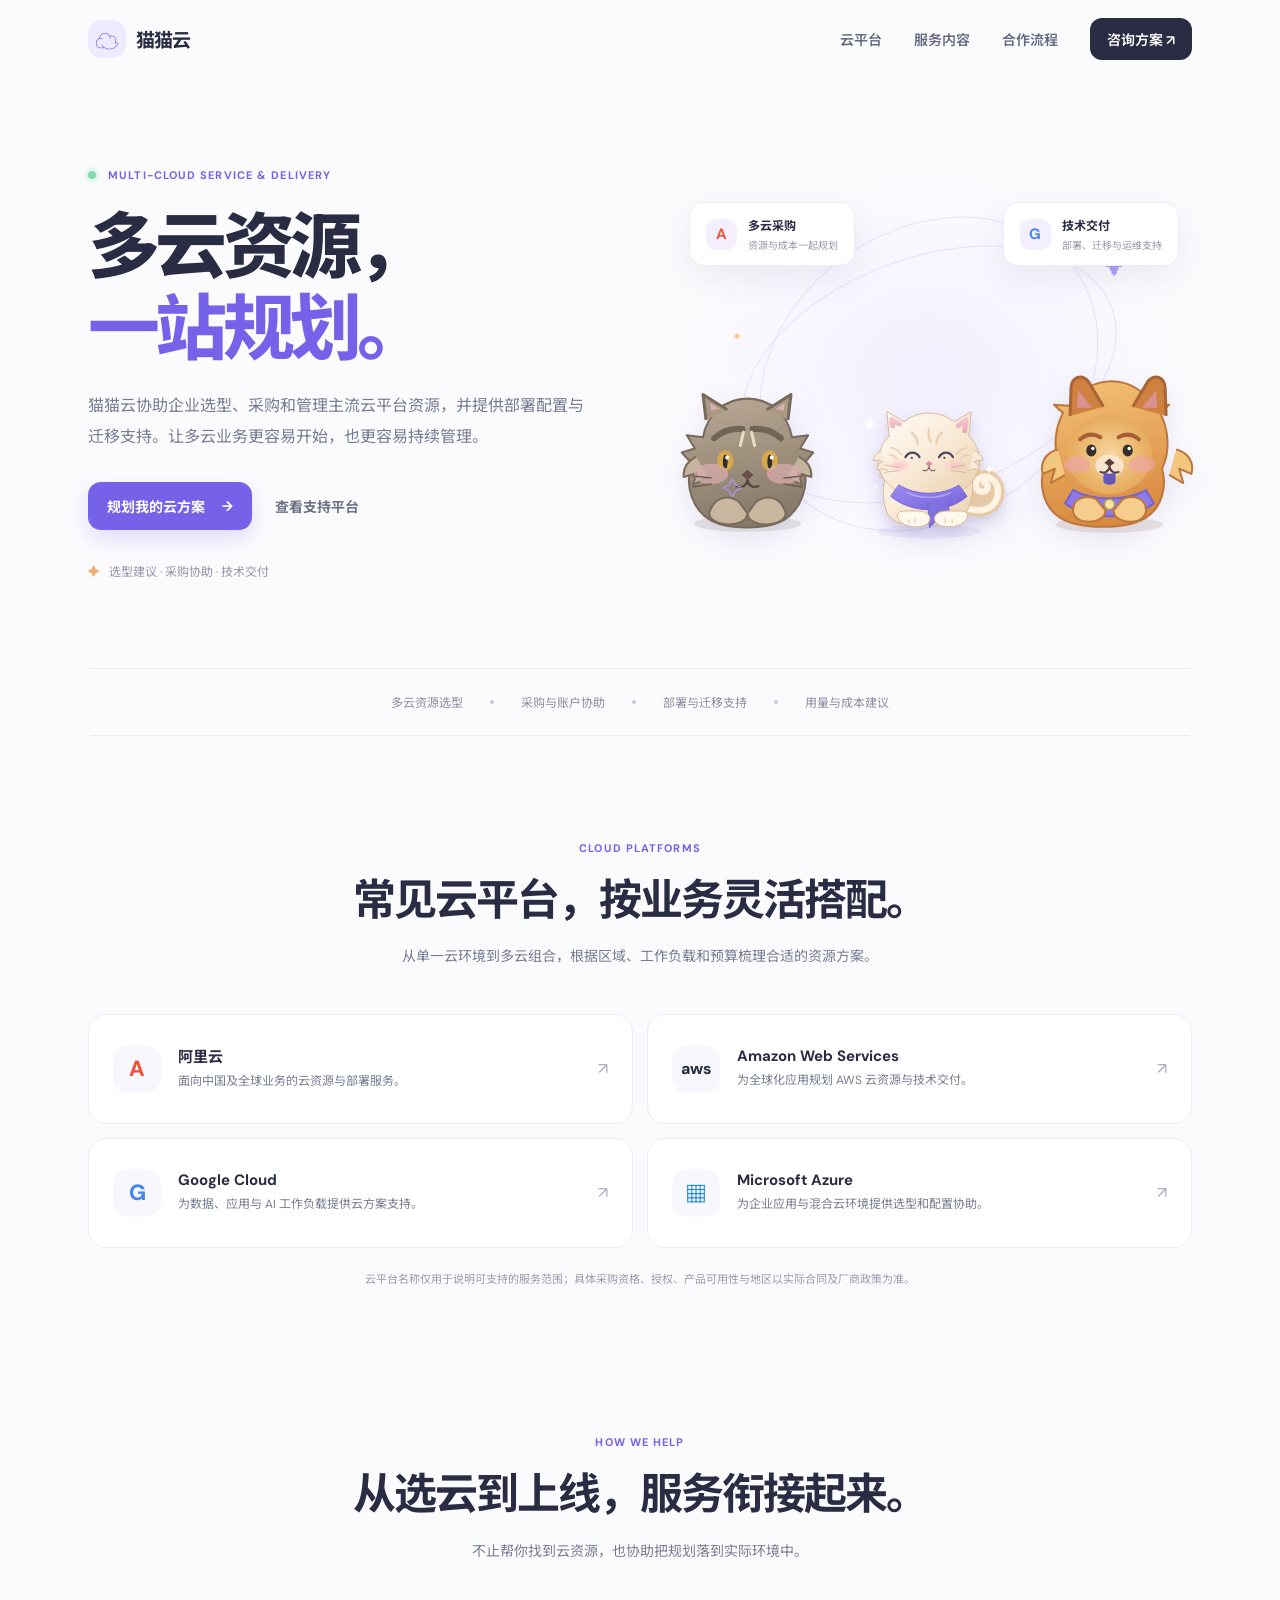
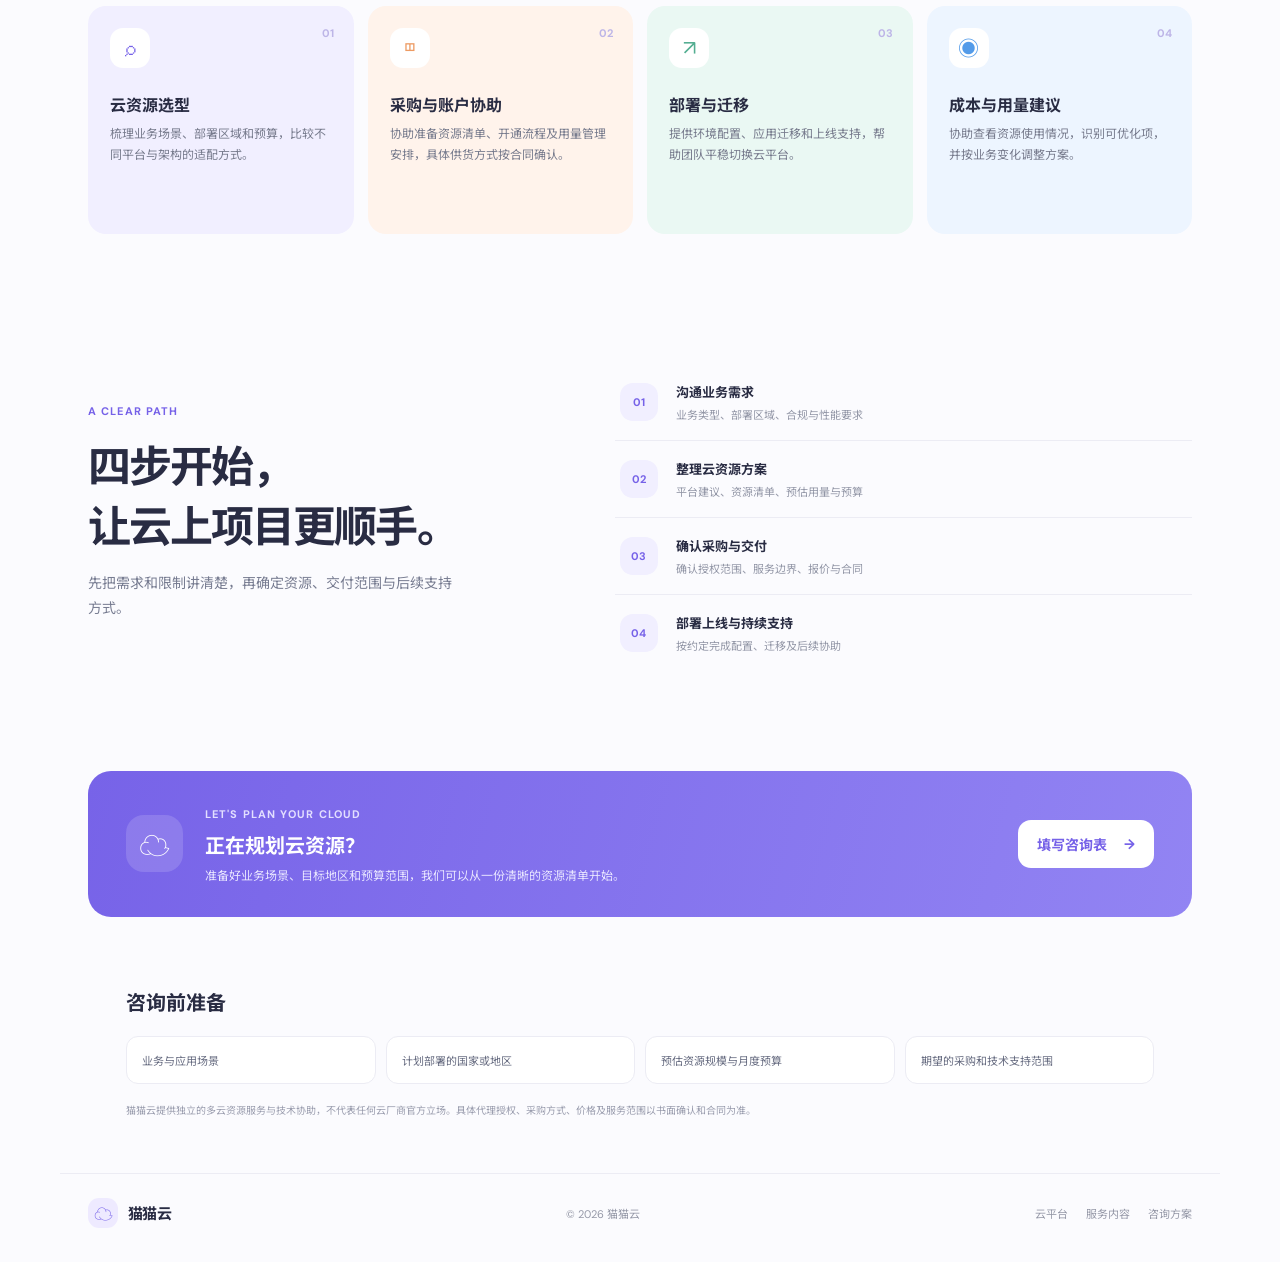
==== commit 92f05b2b: "Refresh homepage animal sizing styles" ====
--- a/index.html
+++ b/index.html
@@ -6,7 +6,7 @@
   <meta name="theme-color" content="#f8f8ff">
   <meta name="description" content="猫猫云提供阿里云、AWS、Google Cloud 等多云资源选型、采购协助与技术交付服务。">
   <title>猫猫云 — 多云资源代理与技术服务</title>
-  <link rel="stylesheet" href="styles.css">
+  <link rel="stylesheet" href="styles.css?v=large-pets-20261104">
 </head>
 <body>
   <header class="site-header">
--- a/styles.css
+++ b/styles.css
@@ -25,3 +25,15 @@
 .consult-scene .pet-trio img{position:static;left:auto;bottom:auto;transform:none;width:100%;height:145px;max-width:none;max-height:145px;object-fit:contain;align-self:end}
 @media(max-width:850px){.pet-trio{height:145px;gap:10px;padding:0 14px}.consult-scene .pet-trio img{height:128px;max-height:128px}}
 @media(max-width:520px){.pet-trio{height:130px;gap:4px;padding:0 12px}.consult-scene .pet-trio img{height:112px;max-height:112px}}
+/* Same three side-by-side mascots on the homepage. */
+.hero-art .home-pet-trio{position:absolute;z-index:1;left:50%;bottom:0;transform:translateX(-50%);width:100%;height:245px;display:grid;grid-template-columns:repeat(3,minmax(0,1fr));gap:4px;padding:0 12px;align-items:end;justify-items:center;pointer-events:none}
+.hero-art .home-pet-trio img{position:static;left:auto;bottom:auto;transform:none;width:100%;height:205px;max-width:none;max-height:none;object-fit:contain;filter:drop-shadow(0 12px 15px #675ba322)}
+.hero-art .home-pet-trio .pet-mascot{transform:translateY(1px) scale(1.04)}
+.hero-art .card-top{top:28px;left:10px}.hero-art .card-bottom{top:28px;bottom:auto;right:0}
+@media(max-width:760px){.hero-art .home-pet-trio{height:205px;padding:0 8px}.hero-art .home-pet-trio img{height:170px}.hero-art .card-top,.hero-art .card-bottom{top:18px}.hero-art .floating-card{padding:10px 11px}}
+@media(max-width:390px){.hero-art .home-pet-trio{height:180px;padding:0 5px;gap:2px}.hero-art .home-pet-trio img{height:148px}.hero-art .floating-card{padding:9px}.hero-art .card-top{left:0}.hero-art .card-bottom{right:0}}
+/* Give the homepage animal trio more visual weight while preserving clear gaps. */
+.hero-art .home-pet-trio{width:105%;height:285px;gap:18px;padding:0}
+.hero-art .home-pet-trio img{width:112%;height:245px}
+@media(max-width:760px){.hero-art{height:350px}.hero-art .home-pet-trio{width:100%;height:250px;gap:16px;padding:0}.hero-art .home-pet-trio img{width:112%;height:215px}}
+@media(max-width:390px){.hero-art{height:345px}.hero-art .home-pet-trio{height:240px;gap:14px}.hero-art .home-pet-trio img{height:205px}}
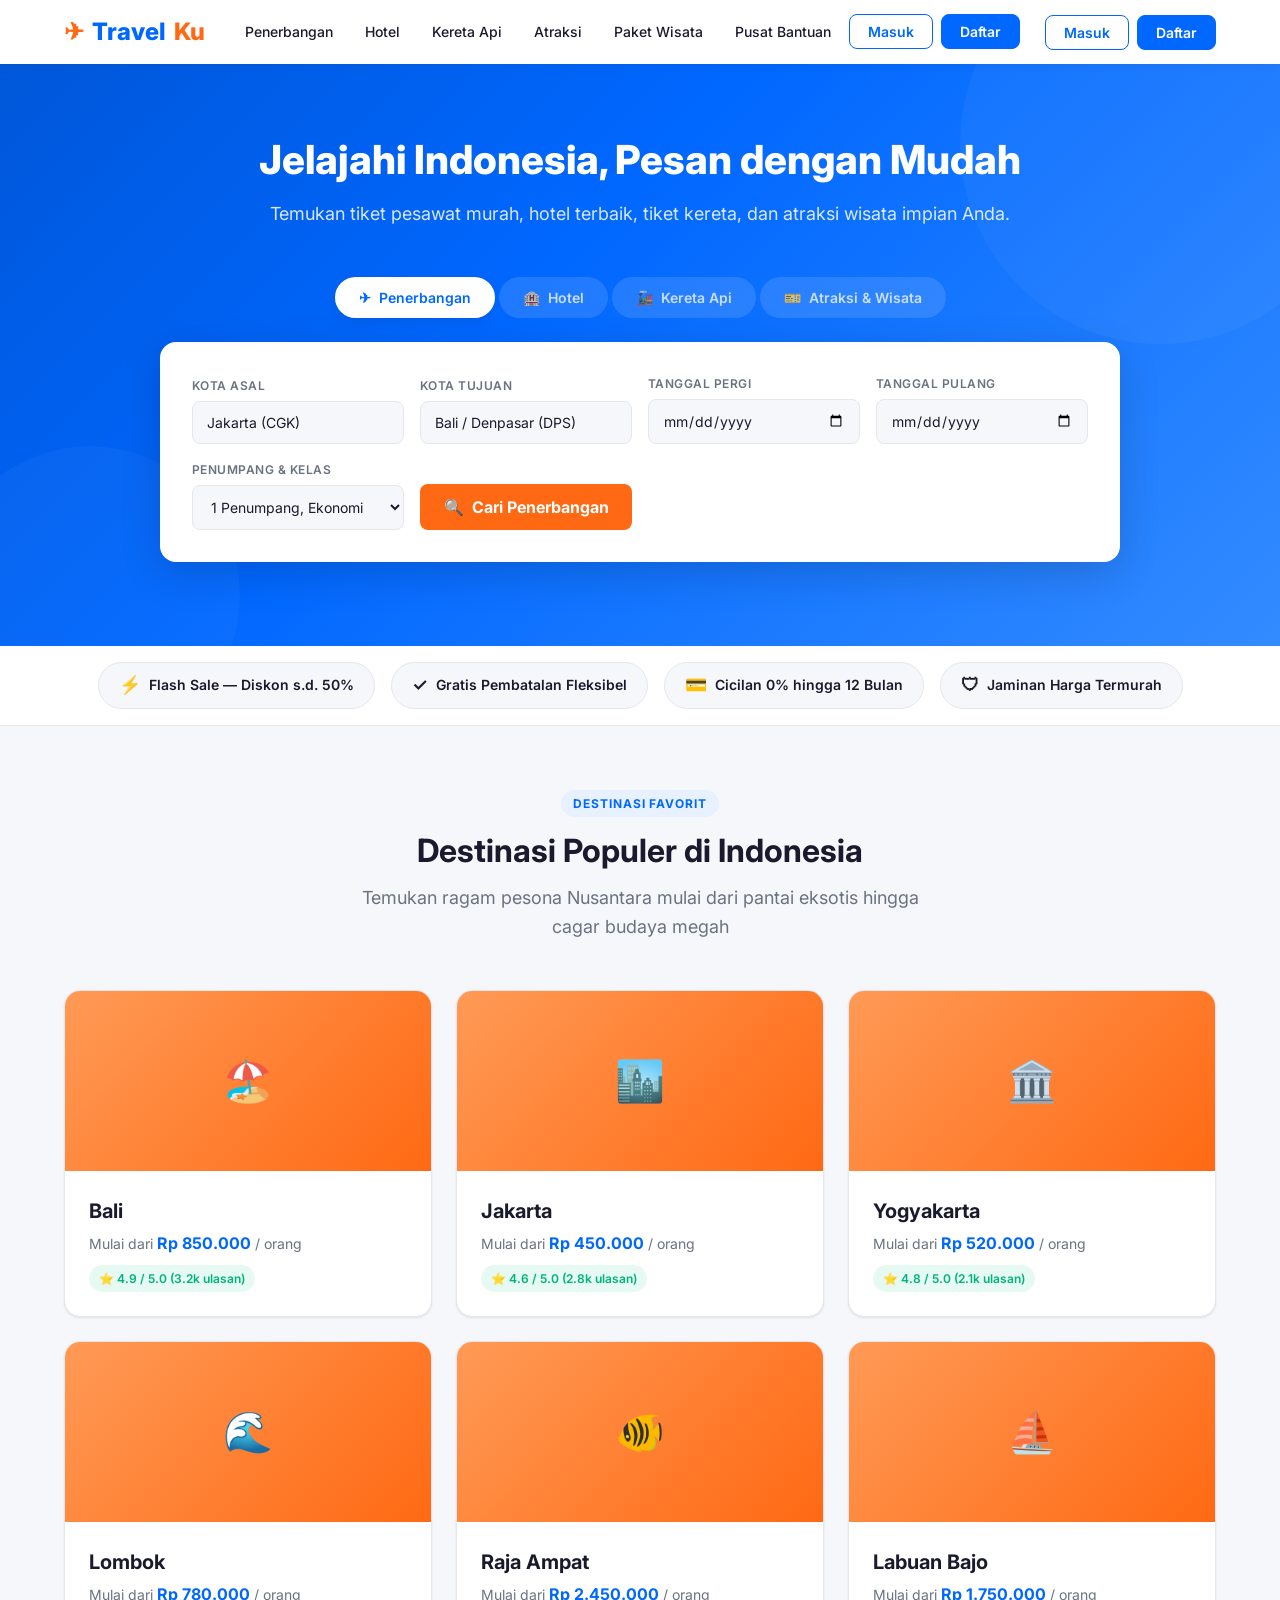
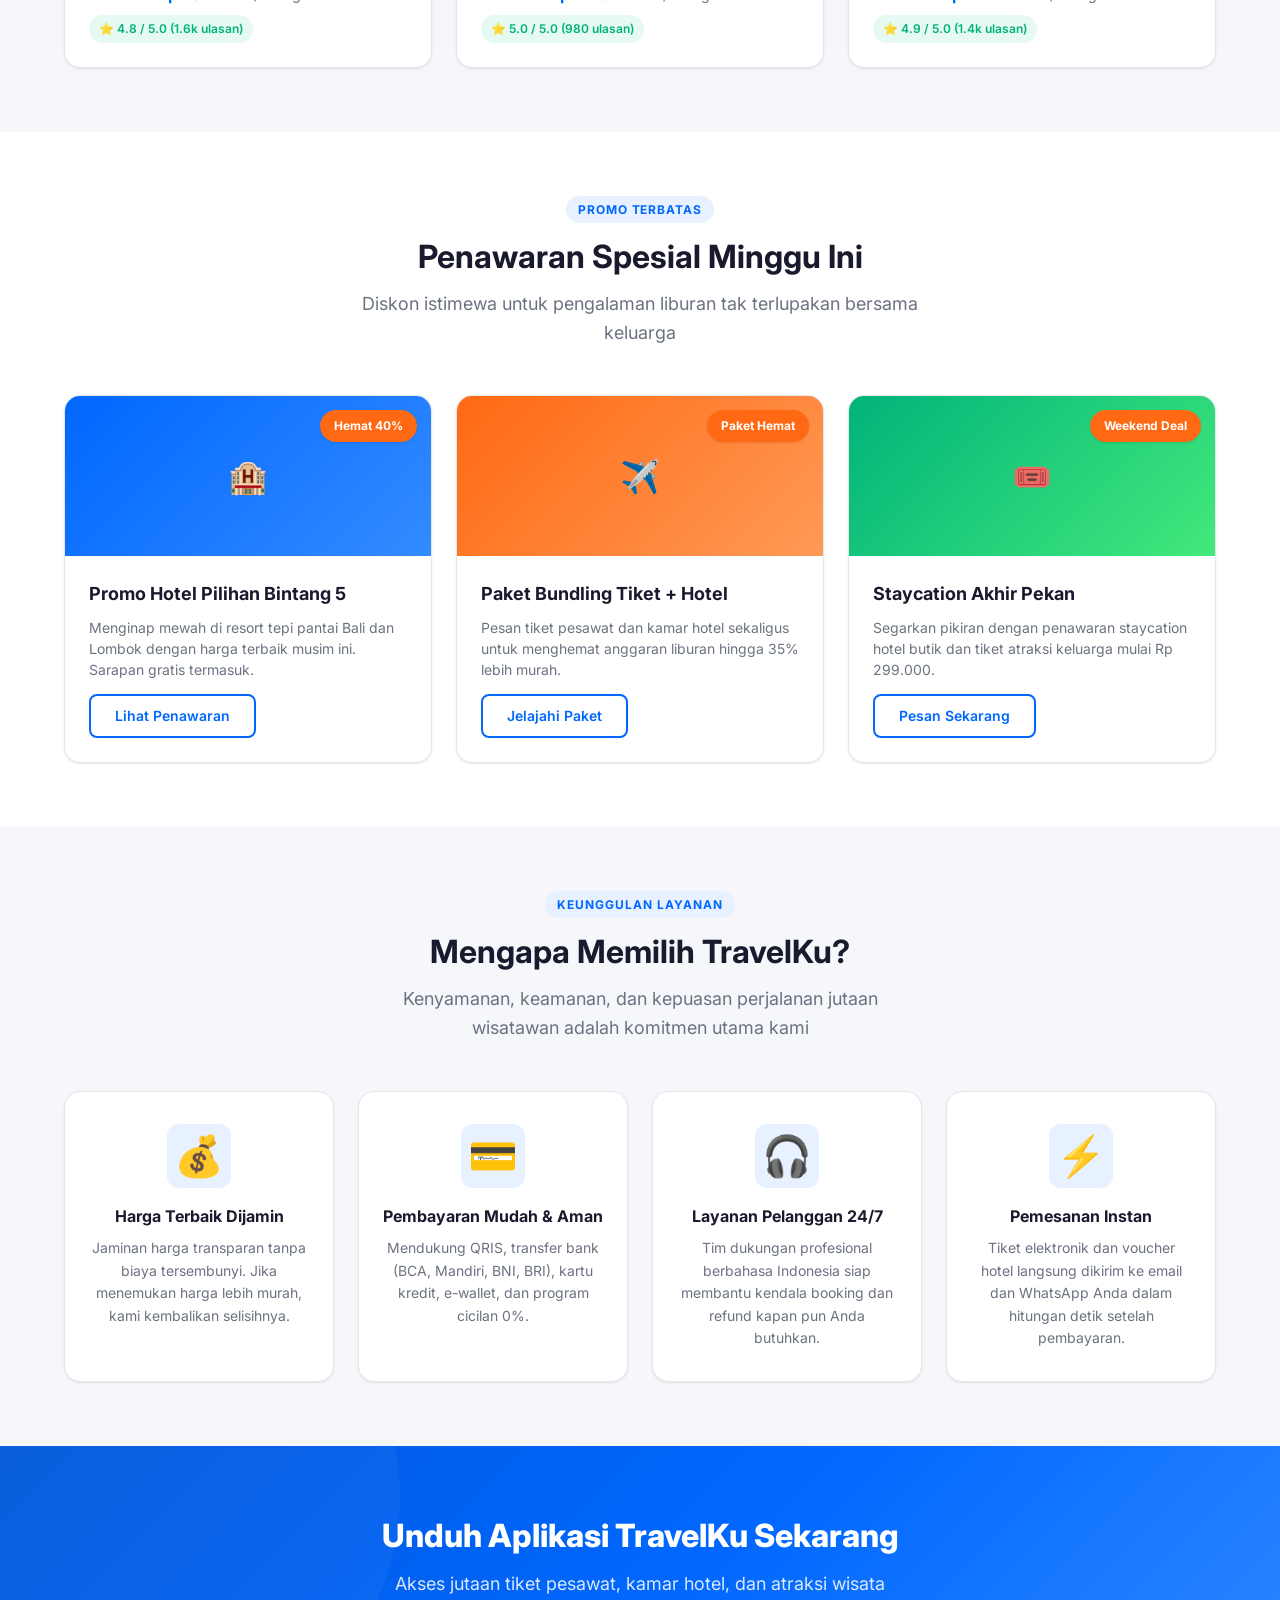
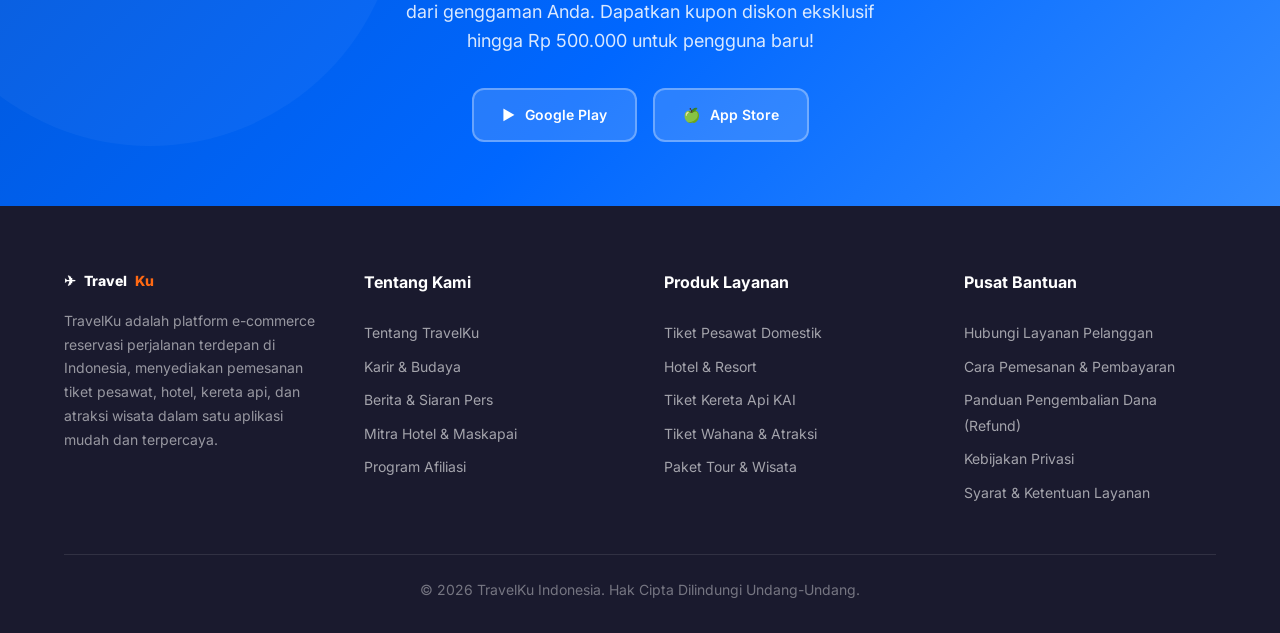
==== commit aad4da32: "Rebuild site to Ctrip-style travel e-commerce platform in Indonesian (TravelKu)" ====
--- a/index.html
+++ b/index.html
@@ -1,110 +1,438 @@
 <!doctype html>
-<html lang="zh-CN">
+<html lang="id">
 <head>
   <meta charset="utf-8">
   <meta name="viewport" content="width=device-width, initial-scale=1">
-  <meta name="theme-color" content="#f8f8ff">
-  <meta name="description" content="猫猫云提供阿里云、AWS、Google Cloud 等多云资源选型、采购协助与技术交付服务。">
-  <title>猫猫云 — 多云资源代理与技术服务</title>
-  <link rel="stylesheet" href="styles.css?v=large-pets-20261104">
+  <meta name="theme-color" content="#0067FF">
+  <meta name="description" content="TravelKu — Platform e-commerce travel terpercaya di Indonesia. Pesan tiket pesawat, hotel murah, kereta api, dan atraksi wisata dengan mudah dan aman.">
+  <title>TravelKu — Jelajahi Indonesia, Pesan dengan Mudah</title>
+  <link rel="stylesheet" href="styles.css">
 </head>
 <body>
+  <!-- Header -->
   <header class="site-header">
-    <a class="brand" href="#top" aria-label="猫猫云首页">
-      <span class="brand-mark" aria-hidden="true">☁</span>
-      <span>猫猫云</span>
-    </a>
-    <button class="menu-toggle" aria-expanded="false" aria-controls="main-nav">菜单</button>
-    <nav id="main-nav" class="nav" aria-label="主导航">
-      <a href="#providers">云平台</a>
-      <a href="#services">服务内容</a>
-      <a href="#process">合作流程</a>
-      <a class="nav-cta" href="consult.html">咨询方案 <span aria-hidden="true">↗</span></a>
-    </nav>
+    <div class="container header-inner">
+      <a class="brand" href="index.html" aria-label="TravelKu Beranda">
+        <span class="brand-icon" aria-hidden="true">✈</span>
+        Travel<span>Ku</span>
+      </a>
+
+      <button class="menu-toggle" aria-expanded="false" aria-controls="main-nav" aria-label="Buka menu navigasi">
+        <span></span>
+        <span></span>
+        <span></span>
+      </button>
+
+      <nav id="main-nav" class="nav" aria-label="Navigasi utama">
+        <a href="#penerbangan" class="nav-link">Penerbangan</a>
+        <a href="#hotel" class="nav-link">Hotel</a>
+        <a href="#kereta" class="nav-link">Kereta Api</a>
+        <a href="#atraksi" class="nav-link">Atraksi</a>
+        <a href="#penawaran" class="nav-link">Paket Wisata</a>
+        <a href="consult.html" class="nav-link">Pusat Bantuan</a>
+        <div class="auth-buttons">
+          <button type="button" class="btn-login">Masuk</button>
+          <button type="button" class="btn-register">Daftar</button>
+        </div>
+      </nav>
+
+      <div class="auth-buttons">
+        <button type="button" class="btn-login">Masuk</button>
+        <button type="button" class="btn-register">Daftar</button>
+      </div>
+    </div>
   </header>
 
   <main id="top">
-    <section class="hero">
-      <div class="hero-copy">
-        <div class="eyebrow"><span class="status-dot"></span> MULTI-CLOUD SERVICE &amp; DELIVERY</div>
-        <h1>多云资源，<br><span>一站规划。</span></h1>
-        <p class="hero-lede">猫猫云协助企业选型、采购和管理主流云平台资源，并提供部署配置与迁移支持。让多云业务更容易开始，也更容易持续管理。</p>
-        <div class="hero-actions">
-          <a class="button button-primary" href="consult.html">规划我的云方案 <span aria-hidden="true">→</span></a>
-          <a class="button button-quiet" href="#providers">查看支持平台</a>
-        </div>
-        <div class="hero-note"><span aria-hidden="true">✦</span> 选型建议 · 采购协助 · 技术交付</div>
-      </div>
-      <div class="hero-art" aria-label="猫猫云的兔狲、猫咪和松狮插画" role="img">
-        <div class="orbit orbit-one"></div><div class="orbit orbit-two"></div>
-        <div class="spark spark-one">✦</div><div class="spark spark-two">✧</div><div class="spark spark-three">·</div>
-        <div class="pet-trio home-pet-trio">
-          <img class="pet pet-pallas" src="pallas-cat.svg" alt="可爱的兔狲">
-          <img class="pet pet-mascot" src="cat.svg" alt="戴紫色围巾的猫猫云猫咪">
-          <img class="pet pet-chow" src="chow-chow.svg" alt="可爱的松狮犬">
-        </div>
-        <div class="floating-card provider-float card-top"><span class="provider-symbol alibaba">A</span><span><b>多云采购</b><small>资源与成本一起规划</small></span></div>
-        <div class="floating-card provider-float card-bottom"><span class="provider-symbol google">G</span><span><b>技术交付</b><small>部署、迁移与运维支持</small></span></div>
-      </div>
-    </section>
-
-    <section class="trust-strip" aria-label="服务范围">
-      <span>多云资源选型</span><i></i><span>采购与账户协助</span><i></i><span>部署与迁移支持</span><i></i><span>用量与成本建议</span>
-    </section>
-
-    <section class="section providers-section" id="providers">
-      <div class="section-heading">
-        <span class="eyebrow">Cloud platforms</span>
-        <h2>常见云平台，按业务灵活搭配。</h2>
-        <p>从单一云环境到多云组合，根据区域、工作负载和预算梳理合适的资源方案。</p>
-      </div>
-      <div class="provider-grid">
-        <article class="provider-card"><div class="provider-logo alibaba">A</div><div><h3>阿里云</h3><p>面向中国及全球业务的云资源与部署服务。</p></div><span class="provider-arrow">↗</span></article>
-        <article class="provider-card"><div class="provider-logo aws">aws</div><div><h3>Amazon Web Services</h3><p>为全球化应用规划 AWS 云资源与技术交付。</p></div><span class="provider-arrow">↗</span></article>
-        <article class="provider-card"><div class="provider-logo google">G</div><div><h3>Google Cloud</h3><p>为数据、应用与 AI 工作负载提供云方案支持。</p></div><span class="provider-arrow">↗</span></article>
-        <article class="provider-card"><div class="provider-logo azure">▦</div><div><h3>Microsoft Azure</h3><p>为企业应用与混合云环境提供选型和配置协助。</p></div><span class="provider-arrow">↗</span></article>
-      </div>
-      <p class="section-footnote">云平台名称仅用于说明可支持的服务范围；具体采购资格、授权、产品可用性与地区以实际合同及厂商政策为准。</p>
-    </section>
-
-    <section class="section services-section" id="services">
-      <div class="section-heading">
-        <span class="eyebrow">How we help</span>
-        <h2>从选云到上线，服务衔接起来。</h2>
-        <p>不止帮你找到云资源，也协助把规划落到实际环境中。</p>
-      </div>
-      <div class="service-grid">
-        <article class="service-card lavender"><span class="service-icon">⌕</span><span class="card-number">01</span><h3>云资源选型</h3><p>梳理业务场景、部署区域和预算，比较不同平台与架构的适配方式。</p></article>
-        <article class="service-card peach"><span class="service-icon">◫</span><span class="card-number">02</span><h3>采购与账户协助</h3><p>协助准备资源清单、开通流程及用量管理安排，具体供货方式按合同确认。</p></article>
-        <article class="service-card mint"><span class="service-icon">↗</span><span class="card-number">03</span><h3>部署与迁移</h3><p>提供环境配置、应用迁移和上线支持，帮助团队平稳切换云平台。</p></article>
-        <article class="service-card blue"><span class="service-icon">◉</span><span class="card-number">04</span><h3>成本与用量建议</h3><p>协助查看资源使用情况，识别可优化项，并按业务变化调整方案。</p></article>
-      </div>
-    </section>
-
-    <section class="section process-section" id="process">
-      <div class="process-copy"><span class="eyebrow">A clear path</span><h2>四步开始，<br>让云上项目更顺手。</h2><p>先把需求和限制讲清楚，再确定资源、交付范围与后续支持方式。</p></div>
-      <ol class="process-list">
-        <li><span>01</span><div><b>沟通业务需求</b><small>业务类型、部署区域、合规与性能要求</small></div></li>
-        <li><span>02</span><div><b>整理云资源方案</b><small>平台建议、资源清单、预估用量与预算</small></div></li>
-        <li><span>03</span><div><b>确认采购与交付</b><small>确认授权范围、服务边界、报价与合同</small></div></li>
-        <li><span>04</span><div><b>部署上线与持续支持</b><small>按约定完成配置、迁移及后续协助</small></div></li>
-      </ol>
-    </section>
-
-    <section class="contact-band" id="contact">
-      <div class="contact-icon" aria-hidden="true">☁</div>
-      <div><span class="eyebrow">Let's plan your cloud</span><h2>正在规划云资源？</h2><p>准备好业务场景、目标地区和预算范围，我们可以从一份清晰的资源清单开始。</p></div>
-      <a class="button button-light" href="consult.html">填写咨询表 <span aria-hidden="true">→</span></a>
-    </section>
-
-    <section class="contact-details" id="contact-details">
-      <h2>咨询前准备</h2>
-      <div class="prep-grid"><span>业务与应用场景</span><span>计划部署的国家或地区</span><span>预估资源规模与月度预算</span><span>期望的采购和技术支持范围</span></div>
-      <p>猫猫云提供独立的多云资源服务与技术协助，不代表任何云厂商官方立场。具体代理授权、采购方式、价格及服务范围以书面确认和合同为准。</p>
+    <!-- Hero / Search Section -->
+    <section class="search-section" aria-label="Pencarian perjalanan">
+      <div class="container">
+        <h1>Jelajahi Indonesia, Pesan dengan Mudah</h1>
+        <p class="subtitle">Temukan tiket pesawat murah, hotel terbaik, tiket kereta, dan atraksi wisata impian Anda.</p>
+
+        <!-- Search Tabs -->
+        <div class="search-tabs" role="tablist" aria-label="Jenis pencarian tiket">
+          <button class="tab-btn active" role="tab" aria-selected="true" aria-controls="panel-penerbangan" id="tab-penerbangan" data-tab="penerbangan">
+            <span aria-hidden="true">✈</span> Penerbangan
+          </button>
+          <button class="tab-btn" role="tab" aria-selected="false" aria-controls="panel-hotel" id="tab-hotel" data-tab="hotel">
+            <span aria-hidden="true">🏨</span> Hotel
+          </button>
+          <button class="tab-btn" role="tab" aria-selected="false" aria-controls="panel-kereta" id="tab-kereta" data-tab="kereta">
+            <span aria-hidden="true">🚂</span> Kereta Api
+          </button>
+          <button class="tab-btn" role="tab" aria-selected="false" aria-controls="panel-atraksi" id="tab-atraksi" data-tab="atraksi">
+            <span aria-hidden="true">🎫</span> Atraksi &amp; Wisata
+          </button>
+        </div>
+
+        <!-- Search Box -->
+        <div class="search-box">
+          <!-- Flight Search Panel -->
+          <div class="search-panel active" id="panel-penerbangan" role="tabpanel" aria-labelledby="tab-penerbangan" data-panel="penerbangan">
+            <form class="search-form" aria-label="Form pencarian tiket pesawat">
+              <div class="input-group">
+                <label for="flight-origin">Kota Asal</label>
+                <input type="text" id="flight-origin" name="origin" required placeholder="Jakarta (CGK)" value="Jakarta (CGK)" autocomplete="off">
+              </div>
+              <div class="input-group">
+                <label for="flight-destination">Kota Tujuan</label>
+                <input type="text" id="flight-destination" name="destination" required placeholder="Bali / Denpasar (DPS)" value="Bali / Denpasar (DPS)" autocomplete="off">
+              </div>
+              <div class="input-group">
+                <label for="flight-departure">Tanggal Pergi</label>
+                <input type="date" id="flight-departure" name="departure_date" required>
+              </div>
+              <div class="input-group">
+                <label for="flight-return">Tanggal Pulang</label>
+                <input type="date" id="flight-return" name="return_date">
+              </div>
+              <div class="input-group">
+                <label for="flight-class">Penumpang &amp; Kelas</label>
+                <select id="flight-class" name="cabin_class">
+                  <option value="1-eco">1 Penumpang, Ekonomi</option>
+                  <option value="2-eco">2 Penumpang, Ekonomi</option>
+                  <option value="1-biz">1 Penumpang, Bisnis</option>
+                  <option value="2-biz">2 Penumpang, Bisnis</option>
+                  <option value="1-first">1 Penumpang, First Class</option>
+                </select>
+              </div>
+              <button type="submit" class="btn-search">
+                <span aria-hidden="true">🔍</span> Cari Penerbangan
+              </button>
+            </form>
+          </div>
+
+          <!-- Hotel Search Panel -->
+          <div class="search-panel" id="panel-hotel" role="tabpanel" aria-labelledby="tab-hotel" data-panel="hotel">
+            <form class="search-form" aria-label="Form pencarian hotel">
+              <div class="input-group">
+                <label for="hotel-destination">Destinasi / Nama Hotel</label>
+                <input type="text" id="hotel-destination" name="hotel_destination" required placeholder="Kuta, Bali atau nama hotel" value="Kuta, Bali" autocomplete="off">
+              </div>
+              <div class="input-group">
+                <label for="hotel-checkin">Check-in</label>
+                <input type="date" id="hotel-checkin" name="checkin_date" required>
+              </div>
+              <div class="input-group">
+                <label for="hotel-checkout">Check-out</label>
+                <input type="date" id="hotel-checkout" name="checkout_date" required>
+              </div>
+              <div class="input-group">
+                <label for="hotel-guests">Tamu &amp; Kamar</label>
+                <select id="hotel-guests" name="guests_rooms">
+                  <option value="1-1">1 Tamu, 1 Kamar</option>
+                  <option value="2-1" selected>2 Tamu, 1 Kamar</option>
+                  <option value="3-2">3 Tamu, 2 Kamar</option>
+                  <option value="4-2">4 Tamu, 2 Kamar</option>
+                  <option value="group">Grup / Lebih dari 2 Kamar</option>
+                </select>
+              </div>
+              <button type="submit" class="btn-search">
+                <span aria-hidden="true">🔍</span> Cari Hotel
+              </button>
+            </form>
+          </div>
+
+          <!-- Train Search Panel -->
+          <div class="search-panel" id="panel-kereta" role="tabpanel" aria-labelledby="tab-kereta" data-panel="kereta">
+            <form class="search-form" aria-label="Form pencarian tiket kereta">
+              <div class="input-group">
+                <label for="train-origin">Stasiun Asal</label>
+                <input type="text" id="train-origin" name="train_origin" required placeholder="Gambir, Jakarta (GMR)" value="Gambir, Jakarta (GMR)" autocomplete="off">
+              </div>
+              <div class="input-group">
+                <label for="train-destination">Stasiun Tujuan</label>
+                <input type="text" id="train-destination" name="train_destination" required placeholder="Yogyakarta (YK)" value="Yogyakarta (YK)" autocomplete="off">
+              </div>
+              <div class="input-group">
+                <label for="train-date">Tanggal Keberangkatan</label>
+                <input type="date" id="train-date" name="train_date" required>
+              </div>
+              <div class="input-group">
+                <label for="train-passengers">Jumlah Penumpang</label>
+                <select id="train-passengers" name="train_passengers">
+                  <option value="1">1 Dewasa</option>
+                  <option value="2" selected>2 Dewasa</option>
+                  <option value="3">3 Dewasa</option>
+                  <option value="4">4 Dewasa</option>
+                </select>
+              </div>
+              <button type="submit" class="btn-search">
+                <span aria-hidden="true">🔍</span> Cari Kereta Api
+              </button>
+            </form>
+          </div>
+
+          <!-- Attractions Search Panel -->
+          <div class="search-panel" id="panel-atraksi" role="tabpanel" aria-labelledby="tab-atraksi" data-panel="atraksi">
+            <form class="search-form" aria-label="Form pencarian tiket atraksi">
+              <div class="input-group">
+                <label for="attraction-city">Kota / Nama Atraksi Wisata</label>
+                <input type="text" id="attraction-city" name="attraction_city" required placeholder="Garuda Wisnu Kencana, Bali" value="Garuda Wisnu Kencana, Bali" autocomplete="off">
+              </div>
+              <div class="input-group">
+                <label for="attraction-date">Tanggal Kunjungan</label>
+                <input type="date" id="attraction-date" name="attraction_date" required>
+              </div>
+              <div class="input-group">
+                <label for="attraction-category">Kategori Aktivitas</label>
+                <select id="attraction-category" name="attraction_category">
+                  <option value="all">Semua Kategori</option>
+                  <option value="theme-park">Taman Rekreasi</option>
+                  <option value="nature">Wisata Alam &amp; Bahari</option>
+                  <option value="culture">Budaya &amp; Cagar Alam</option>
+                  <option value="spa">Spa &amp; Relaksasi</option>
+                </select>
+              </div>
+              <button type="submit" class="btn-search">
+                <span aria-hidden="true">🔍</span> Cari Atraksi
+              </button>
+            </form>
+          </div>
+        </div>
+      </div>
+    </section>
+
+    <!-- Promo Banner Strip -->
+    <section class="promo-strip" aria-label="Keunggulan dan Promo">
+      <div class="container">
+        <div class="promo-badge">
+          <span class="badge-icon" aria-hidden="true">⚡</span>
+          <span>Flash Sale — Diskon s.d. 50%</span>
+        </div>
+        <div class="promo-badge">
+          <span class="badge-icon" aria-hidden="true">✓</span>
+          <span>Gratis Pembatalan Fleksibel</span>
+        </div>
+        <div class="promo-badge">
+          <span class="badge-icon" aria-hidden="true">💳</span>
+          <span>Cicilan 0% hingga 12 Bulan</span>
+        </div>
+        <div class="promo-badge">
+          <span class="badge-icon" aria-hidden="true">🛡</span>
+          <span>Jaminan Harga Termurah</span>
+        </div>
+      </div>
+    </section>
+
+    <!-- Destinasi Populer -->
+    <section class="destinations-section" id="penerbangan">
+      <div class="container">
+        <div class="section-heading">
+          <span class="eyebrow">Destinasi Favorit</span>
+          <h2>Destinasi Populer di Indonesia</h2>
+          <p>Temukan ragam pesona Nusantara mulai dari pantai eksotis hingga cagar budaya megah</p>
+        </div>
+
+        <div class="destination-grid">
+          <article class="destination-card" tabindex="0">
+            <div class="dest-image bali" aria-label="Bali">🏖️</div>
+            <div class="dest-info">
+              <h3>Bali</h3>
+              <p class="dest-price">Mulai dari <strong>Rp 850.000</strong> / orang</p>
+              <span class="dest-rating">⭐ 4.9 / 5.0 (3.2k ulasan)</span>
+            </div>
+          </article>
+
+          <article class="destination-card" tabindex="0">
+            <div class="dest-image jakarta" aria-label="Jakarta">🏙️</div>
+            <div class="dest-info">
+              <h3>Jakarta</h3>
+              <p class="dest-price">Mulai dari <strong>Rp 450.000</strong> / orang</p>
+              <span class="dest-rating">⭐ 4.6 / 5.0 (2.8k ulasan)</span>
+            </div>
+          </article>
+
+          <article class="destination-card" tabindex="0">
+            <div class="dest-image yogyakarta" aria-label="Yogyakarta">🏛️</div>
+            <div class="dest-info">
+              <h3>Yogyakarta</h3>
+              <p class="dest-price">Mulai dari <strong>Rp 520.000</strong> / orang</p>
+              <span class="dest-rating">⭐ 4.8 / 5.0 (2.1k ulasan)</span>
+            </div>
+          </article>
+
+          <article class="destination-card" tabindex="0">
+            <div class="dest-image lombok" aria-label="Lombok">🌊</div>
+            <div class="dest-info">
+              <h3>Lombok</h3>
+              <p class="dest-price">Mulai dari <strong>Rp 780.000</strong> / orang</p>
+              <span class="dest-rating">⭐ 4.8 / 5.0 (1.6k ulasan)</span>
+            </div>
+          </article>
+
+          <article class="destination-card" tabindex="0">
+            <div class="dest-image raja-ampat" aria-label="Raja Ampat">🐠</div>
+            <div class="dest-info">
+              <h3>Raja Ampat</h3>
+              <p class="dest-price">Mulai dari <strong>Rp 2.450.000</strong> / orang</p>
+              <span class="dest-rating">⭐ 5.0 / 5.0 (980 ulasan)</span>
+            </div>
+          </article>
+
+          <article class="destination-card" tabindex="0">
+            <div class="dest-image labuan-bajo" aria-label="Labuan Bajo">⛵</div>
+            <div class="dest-info">
+              <h3>Labuan Bajo</h3>
+              <p class="dest-price">Mulai dari <strong>Rp 1.750.000</strong> / orang</p>
+              <span class="dest-rating">⭐ 4.9 / 5.0 (1.4k ulasan)</span>
+            </div>
+          </article>
+        </div>
+      </div>
+    </section>
+
+    <!-- Penawaran Spesial -->
+    <section class="offers-section" id="penawaran">
+      <div class="container">
+        <div class="section-heading">
+          <span class="eyebrow">Promo Terbatas</span>
+          <h2>Penawaran Spesial Minggu Ini</h2>
+          <p>Diskon istimewa untuk pengalaman liburan tak terlupakan bersama keluarga</p>
+        </div>
+
+        <div class="offers-grid">
+          <article class="offer-card">
+            <span class="discount-badge">Hemat 40%</span>
+            <div class="offer-image" aria-hidden="true">🏨</div>
+            <div class="offer-body">
+              <h3>Promo Hotel Pilihan Bintang 5</h3>
+              <p>Menginap mewah di resort tepi pantai Bali dan Lombok dengan harga terbaik musim ini. Sarapan gratis termasuk.</p>
+              <a href="#hotel" class="btn btn-outline" style="margin-top:14px; display:inline-block;">Lihat Penawaran</a>
+            </div>
+          </article>
+
+          <article class="offer-card">
+            <span class="discount-badge">Paket Hemat</span>
+            <div class="offer-image" aria-hidden="true">✈️</div>
+            <div class="offer-body">
+              <h3>Paket Bundling Tiket + Hotel</h3>
+              <p>Pesan tiket pesawat dan kamar hotel sekaligus untuk menghemat anggaran liburan hingga 35% lebih murah.</p>
+              <a href="#penerbangan" class="btn btn-outline" style="margin-top:14px; display:inline-block;">Jelajahi Paket</a>
+            </div>
+          </article>
+
+          <article class="offer-card">
+            <span class="discount-badge">Weekend Deal</span>
+            <div class="offer-image" aria-hidden="true">🎟️</div>
+            <div class="offer-body">
+              <h3>Staycation Akhir Pekan</h3>
+              <p>Segarkan pikiran dengan penawaran staycation hotel butik dan tiket atraksi keluarga mulai Rp 299.000.</p>
+              <a href="#hotel" class="btn btn-outline" style="margin-top:14px; display:inline-block;">Pesan Sekarang</a>
+            </div>
+          </article>
+        </div>
+      </div>
+    </section>
+
+    <!-- Mengapa TravelKu -->
+    <section class="features-section">
+      <div class="container">
+        <div class="section-heading">
+          <span class="eyebrow">Keunggulan Layanan</span>
+          <h2>Mengapa Memilih TravelKu?</h2>
+          <p>Kenyamanan, keamanan, dan kepuasan perjalanan jutaan wisatawan adalah komitmen utama kami</p>
+        </div>
+
+        <div class="features-grid">
+          <article class="feature-card">
+            <div class="feature-icon" aria-hidden="true">💰</div>
+            <h3>Harga Terbaik Dijamin</h3>
+            <p>Jaminan harga transparan tanpa biaya tersembunyi. Jika menemukan harga lebih murah, kami kembalikan selisihnya.</p>
+          </article>
+
+          <article class="feature-card">
+            <div class="feature-icon" aria-hidden="true">💳</div>
+            <h3>Pembayaran Mudah &amp; Aman</h3>
+            <p>Mendukung QRIS, transfer bank (BCA, Mandiri, BNI, BRI), kartu kredit, e-wallet, dan program cicilan 0%.</p>
+          </article>
+
+          <article class="feature-card">
+            <div class="feature-icon" aria-hidden="true">🎧</div>
+            <h3>Layanan Pelanggan 24/7</h3>
+            <p>Tim dukungan profesional berbahasa Indonesia siap membantu kendala booking dan refund kapan pun Anda butuhkan.</p>
+          </article>
+
+          <article class="feature-card">
+            <div class="feature-icon" aria-hidden="true">⚡</div>
+            <h3>Pemesanan Instan</h3>
+            <p>Tiket elektronik dan voucher hotel langsung dikirim ke email dan WhatsApp Anda dalam hitungan detik setelah pembayaran.</p>
+          </article>
+        </div>
+      </div>
+    </section>
+
+    <!-- Unduh Aplikasi Section -->
+    <section class="app-section">
+      <div class="container">
+        <h2>Unduh Aplikasi TravelKu Sekarang</h2>
+        <p>Akses jutaan tiket pesawat, kamar hotel, dan atraksi wisata dari genggaman Anda. Dapatkan kupon diskon eksklusif hingga Rp 500.000 untuk pengguna baru!</p>
+        <div class="app-buttons">
+          <a href="#" class="app-btn" aria-label="Unduh di Google Play Store">
+            <span aria-hidden="true">▶</span>
+            <span>Google Play</span>
+          </a>
+          <a href="#" class="app-btn" aria-label="Unduh di Apple App Store">
+            <span aria-hidden="true">🍏</span>
+            <span>App Store</span>
+          </a>
+        </div>
+      </div>
     </section>
   </main>
 
-  <footer class="site-footer"><a class="brand footer-brand" href="#top"><span class="brand-mark" aria-hidden="true">☁</span><span>猫猫云</span></a><span>© <span id="year"></span> 猫猫云</span><nav aria-label="页脚导航"><a href="#providers">云平台</a><a href="#services">服务内容</a><a href="consult.html">咨询方案</a></nav></footer>
+  <!-- Site Footer -->
+  <footer class="site-footer">
+    <div class="container">
+      <div class="footer-grid">
+        <div class="footer-col">
+          <a class="brand" href="index.html" style="color:#ffffff; margin-bottom:16px;">
+            <span style="color:#ffffff;">✈</span> Travel<span style="color:var(--color-secondary);">Ku</span>
+          </a>
+          <p>TravelKu adalah platform e-commerce reservasi perjalanan terdepan di Indonesia, menyediakan pemesanan tiket pesawat, hotel, kereta api, dan atraksi wisata dalam satu aplikasi mudah dan terpercaya.</p>
+        </div>
+
+        <div class="footer-col">
+          <h4>Tentang Kami</h4>
+          <ul>
+            <li><a href="#">Tentang TravelKu</a></li>
+            <li><a href="#">Karir &amp; Budaya</a></li>
+            <li><a href="#">Berita &amp; Siaran Pers</a></li>
+            <li><a href="#">Mitra Hotel &amp; Maskapai</a></li>
+            <li><a href="#">Program Afiliasi</a></li>
+          </ul>
+        </div>
+
+        <div class="footer-col">
+          <h4>Produk Layanan</h4>
+          <ul>
+            <li><a href="#penerbangan">Tiket Pesawat Domestik</a></li>
+            <li><a href="#hotel">Hotel &amp; Resort</a></li>
+            <li><a href="#kereta">Tiket Kereta Api KAI</a></li>
+            <li><a href="#atraksi">Tiket Wahana &amp; Atraksi</a></li>
+            <li><a href="#penawaran">Paket Tour &amp; Wisata</a></li>
+          </ul>
+        </div>
+
+        <div class="footer-col">
+          <h4>Pusat Bantuan</h4>
+          <ul>
+            <li><a href="consult.html">Hubungi Layanan Pelanggan</a></li>
+            <li><a href="consult.html">Cara Pemesanan &amp; Pembayaran</a></li>
+            <li><a href="consult.html">Panduan Pengembalian Dana (Refund)</a></li>
+            <li><a href="#">Kebijakan Privasi</a></li>
+            <li><a href="#">Syarat &amp; Ketentuan Layanan</a></li>
+          </ul>
+        </div>
+      </div>
+
+      <div class="footer-bottom">
+        <p>&copy; <span id="year">2026</span> TravelKu Indonesia. Hak Cipta Dilindungi Undang-Undang.</p>
+      </div>
+    </div>
+  </footer>
+
   <script src="script.js"></script>
 </body>
 </html>
--- a/styles.css
+++ b/styles.css
@@ -1,39 +1,1490 @@
-@import url('https://fonts.googleapis.com/css2?family=DM+Sans:wght@400;500;600;700&family=Noto+Sans+SC:wght@400;500;600;700;800&display=swap');
-:root{--ink:#292c43;--muted:#777c91;--purple:#7662e8;--purple-dark:#6551d1;--line:#ececf4;--paper:#fbfbfe;--font:'DM Sans','Noto Sans SC',-apple-system,BlinkMacSystemFont,'Segoe UI',sans-serif}
-*{box-sizing:border-box}html{scroll-behavior:smooth}body{margin:0;background:var(--paper);color:var(--ink);font-family:var(--font);-webkit-font-smoothing:antialiased}a{color:inherit;text-decoration:none}.site-header{height:78px;max-width:1160px;padding:0 28px;margin:auto;display:flex;align-items:center;justify-content:space-between}.brand{display:flex;align-items:center;gap:10px;font-size:19px;font-weight:700;letter-spacing:-.04em}.brand-mark{display:grid;place-items:center;width:38px;height:38px;border-radius:14px;background:#eeeaff;color:var(--purple);font-size:24px}.nav{display:flex;align-items:center;gap:32px;font-size:14px;font-weight:600;color:#656a80}.nav a:hover,.site-footer a:hover{color:var(--purple)}.nav .nav-cta{padding:11px 17px;border-radius:12px;background:var(--ink);color:white}.menu-toggle{display:none}.hero{max-width:1160px;min-height:590px;margin:auto;padding:74px 28px 72px;display:grid;grid-template-columns:1fr 1fr;align-items:center;gap:50px}.hero-copy{max-width:540px}.eyebrow{text-transform:uppercase;letter-spacing:.1em;font-size:11px;font-weight:700;color:var(--purple)}.status-dot,.pulse{display:inline-block;width:8px;height:8px;border-radius:50%;background:#83d9af;margin-right:8px;box-shadow:0 0 0 4px #e7f7ef}.hero h1{font-size:clamp(48px,6vw,72px);line-height:1.14;letter-spacing:-.065em;margin:25px 0 20px;font-weight:800}.hero h1 span{color:var(--purple)}.hero-lede{max-width:500px;color:var(--muted);font-size:16px;line-height:1.9;margin:0}.hero-actions{display:flex;align-items:center;gap:23px;margin-top:30px}.button{display:inline-flex;align-items:center;gap:17px;border-radius:13px;padding:14px 19px;font-weight:700;font-size:14px;transition:transform .2s,background .2s}.button:hover{transform:translateY(-2px)}.button-primary{color:white;background:var(--purple);box-shadow:0 9px 22px #7662e833}.button-primary:hover{background:var(--purple-dark)}.button-quiet{padding-left:0;padding-right:0;color:#6e7286}.hero-note{margin-top:32px;color:#9296a7;font-size:12px}.hero-note span{color:#f3ae71;margin-right:6px}.hero-art{height:400px;max-width:500px;width:100%;margin:auto;position:relative;display:grid;place-items:center;background:radial-gradient(ellipse,#f2efff 0%,#f8f6ff 40%,transparent 72%)}.orbit{position:absolute;border:1px solid #e5e1fc;border-radius:50%;transform:rotate(-20deg)}.orbit-one{width:390px;height:235px}.orbit-two{width:290px;height:360px;transform:rotate(55deg)}.cat-illustration{position:relative;z-index:1;width:min(78%,330px);height:auto;transform:translateY(8px);filter:drop-shadow(0 18px 22px #7263b522)}.spark{position:absolute;z-index:2;color:#ae9dfb;font-size:28px}.spark-one{top:72px;right:50px}.spark-two{bottom:72px;left:44px;font-size:20px}.spark-three{top:132px;left:54px;font-size:44px;color:#ffc78c}.floating-card{position:absolute;z-index:3;display:flex;align-items:center;gap:11px;padding:13px 16px;background:#fff;border:1px solid #f0edf8;border-radius:15px;box-shadow:0 12px 35px #3e346015}.floating-card b,.floating-card small{display:block}.floating-card b{font-size:12px}.floating-card small{font-size:10px;color:#9599a9;margin-top:3px}.card-top{top:62px;left:10px}.card-bottom{right:0;bottom:57px}.provider-symbol{width:31px;height:31px;display:grid;place-items:center;border-radius:10px;background:#f4efff;font-size:15px;font-weight:700}.provider-symbol.alibaba,.provider-logo.alibaba{color:#f05238}.provider-symbol.google,.provider-logo.google{color:#4285f4}.trust-strip{max-width:1100px;margin:0 auto;padding:24px 28px;border-top:1px solid var(--line);border-bottom:1px solid var(--line);display:flex;align-items:center;justify-content:center;gap:27px;color:#8b8fa0;font-size:12px}.trust-strip i{height:4px;width:4px;border-radius:50%;background:#c9c5dd}.section{max-width:1160px;margin:auto;padding:100px 28px}.section-heading{text-align:center}.section-heading h2,.process-copy h2{font-size:clamp(31px,4vw,43px);line-height:1.38;letter-spacing:-.045em;margin:14px 0}.section-heading p,.process-copy p{color:var(--muted);font-size:14px;line-height:1.8}.provider-grid{display:grid;grid-template-columns:repeat(2,1fr);gap:14px;margin-top:44px}.provider-card{position:relative;display:flex;align-items:center;gap:17px;min-height:110px;padding:22px 24px;border:1px solid var(--line);border-radius:18px;background:white;transition:transform .2s,box-shadow .2s}.provider-card:hover{transform:translateY(-3px);box-shadow:0 16px 36px #292c430c}.provider-logo{width:48px;height:48px;flex:none;display:grid;place-items:center;border-radius:15px;background:#f8f7fd;font-size:22px;font-weight:800}.provider-logo.aws{color:#252f3e;font-size:16px}.provider-logo.azure{color:#1684d8}.provider-card h3{font-size:15px;margin:0 0 5px}.provider-card p{font-size:12px;line-height:1.65;color:var(--muted);margin:0}.provider-arrow{margin-left:auto;color:#aaa6ba}.section-footnote{max-width:800px;margin:22px auto 0;text-align:center;font-size:11px;line-height:1.7;color:#999cad}.services-section{padding-top:42px}.service-grid{display:grid;grid-template-columns:repeat(4,1fr);gap:14px;margin-top:42px}.service-card{min-height:228px;padding:22px;border-radius:18px;position:relative;overflow:hidden}.lavender{background:#f1efff}.peach{background:#fff3eb}.mint{background:#eaf8f3}.blue{background:#edf5ff}.service-icon{display:grid;place-items:center;width:40px;height:40px;border-radius:13px;background:#fff;color:var(--purple);font-size:21px}.peach .service-icon{color:#ed9b63}.mint .service-icon{color:#53ae91}.blue .service-icon{color:#539be9}.card-number{position:absolute;right:20px;top:20px;color:#bdb5e7;font-size:11px;font-weight:700}.service-card h3{font-size:16px;margin:24px 0 8px}.service-card p{font-size:12px;line-height:1.8;color:#777b8d;margin:0}.process-section{padding-top:30px;display:grid;grid-template-columns:.85fr 1.15fr;gap:100px;align-items:center}.process-copy h2{margin-top:18px}.process-copy p{max-width:370px}.process-list{list-style:none;margin:0;padding:0}.process-list li{display:flex;align-items:center;gap:18px;padding:18px 5px;border-bottom:1px solid var(--line)}.process-list li:last-child{border-bottom:0}.process-list li>span{display:grid;place-items:center;width:38px;height:38px;flex:none;border-radius:13px;background:#f1efff;color:var(--purple);font-size:11px;font-weight:700}.process-list b,.process-list small{display:block}.process-list b{font-size:13px}.process-list small{margin-top:5px;color:#9397a7;font-size:11px}.contact-band{max-width:1104px;margin:0 auto;padding:31px 38px;border-radius:23px;background:linear-gradient(105deg,#7763e8,#9284f3);color:white;display:flex;align-items:center;gap:22px}.contact-icon{display:grid;place-items:center;flex:none;width:57px;height:57px;border-radius:18px;background:#ffffff25;font-size:31px}.contact-band .eyebrow{color:#e3dfff}.contact-band h2{font-size:20px;margin:7px 0}.contact-band p{max-width:620px;margin:0;color:#e8e5ff;font-size:12px;line-height:1.7}.button-light{margin-left:auto;background:white;color:var(--purple);white-space:nowrap}.contact-details{max-width:1104px;margin:0 auto;padding:70px 38px 54px}.contact-details h2{font-size:20px;margin:0 0 20px}.prep-grid{display:grid;grid-template-columns:repeat(4,1fr);gap:10px}.prep-grid span{padding:15px;border-radius:12px;background:white;border:1px solid var(--line);font-size:11px;color:#676c81}.contact-details>p{margin:18px 0 0;color:#9a9dae;font-size:10px;line-height:1.7}.site-footer{max-width:1160px;margin:auto;padding:24px 28px 34px;border-top:1px solid var(--line);display:flex;align-items:center;justify-content:space-between;color:#9699a8;font-size:11px}.footer-brand{color:var(--ink);font-size:15px}.footer-brand .brand-mark{width:30px;height:30px;border-radius:11px;font-size:19px}.site-footer nav{display:flex;gap:18px}
-@media(max-width:900px){.service-grid{grid-template-columns:repeat(2,1fr)}.process-section{gap:50px}.prep-grid{grid-template-columns:repeat(2,1fr)}}
-@media(max-width:760px){.site-header{height:68px;padding:0 20px}.brand{font-size:17px}.menu-toggle{display:block;border:0;background:#f0edff;color:var(--purple);border-radius:10px;padding:9px 12px;font:600 12px var(--font)}.nav{display:none;position:absolute;z-index:5;left:16px;right:16px;top:62px;padding:16px;background:#fff;border:1px solid var(--line);border-radius:16px;box-shadow:0 15px 35px #292c4318;align-items:stretch;gap:0}.nav.open{display:flex;flex-direction:column}.nav a{padding:12px 10px}.nav .nav-cta{margin-top:7px;text-align:center}.hero{padding:48px 22px 54px;min-height:auto;grid-template-columns:1fr;gap:15px}.hero h1{font-size:54px}.hero-lede{font-size:14px}.hero-art{height:330px;max-width:430px}.cat-illustration{width:min(78%,300px)}.trust-strip{padding:20px 16px;gap:11px;flex-wrap:wrap;font-size:10px}.section{padding:75px 22px}.section-heading h2,.process-copy h2{font-size:32px}.provider-grid{grid-template-columns:1fr;margin-top:32px}.provider-card{min-height:96px;padding:18px}.services-section{padding-top:25px}.service-grid{grid-template-columns:1fr 1fr;gap:10px;margin-top:30px}.service-card{min-height:220px;padding:18px}.service-card h3{font-size:14px}.service-card p{font-size:11px}.process-section{padding-top:12px;grid-template-columns:1fr;gap:25px}.process-copy p{max-width:none}.contact-band{margin:0 18px;padding:24px 20px;flex-wrap:wrap;gap:15px}.contact-band h2{font-size:17px}.contact-band>div:nth-child(2){flex:1;min-width:190px}.button-light{margin:4px 0 0 72px}.contact-details{padding:48px 22px 36px}.site-footer{padding:20px 18px 28px;flex-wrap:wrap;gap:15px}.footer-brand{width:100%}.site-footer nav{width:100%;gap:15px}}
-@media(max-width:390px){.hero h1{font-size:47px}.hero-art{height:285px}.cat-illustration{width:min(88%,270px);transform:translateY(5px)}.orbit-one{width:310px;height:200px}.orbit-two{height:295px}.card-top{left:-2px}.card-bottom{right:-4px}.floating-card{padding:10px 12px}.service-grid{grid-template-columns:1fr}.service-card{min-height:190px}.contact-band{margin:0 12px}.prep-grid{grid-template-columns:1fr 1fr}.site-footer nav{flex-wrap:wrap}}
-@media(prefers-reduced-motion:reduce){html{scroll-behavior:auto}*,*::before,*::after{transition:none!important}}
-.back-home{font-size:13px;font-weight:600;color:#73778b}.consult-page{min-height:100vh;background:radial-gradient(ellipse at 82% 15%,#f2efff 0,transparent 32%),var(--paper)}.consult-main{max-width:1160px;margin:0 auto;padding:64px 28px 90px;display:grid;grid-template-columns:.8fr 1.2fr;gap:90px;align-items:start}.consult-intro{position:sticky;top:48px;padding-top:22px}.consult-intro h1{font-size:clamp(44px,5vw,62px);line-height:1.16;letter-spacing:-.06em;margin:22px 0}.consult-intro h1 span{color:var(--purple)}.consult-intro>p{max-width:390px;color:var(--muted);font-size:14px;line-height:1.9}.consult-points{display:grid;gap:13px;margin-top:32px;color:#70758b;font-size:12px}.consult-points span:first-letter{color:#55b58e}.consult-form{padding:34px;background:white;border:1px solid var(--line);border-radius:22px;box-shadow:0 25px 70px #39355210}.form-heading{display:flex;align-items:end;justify-content:space-between;margin-bottom:26px}.form-heading h2{font-size:25px;margin:8px 0 0}.required-note{color:#999cad;font-size:11px}.form-grid{display:grid;grid-template-columns:1fr 1fr;gap:18px}.field{display:grid;gap:8px;margin:0 0 20px}.field>span,.field legend{font-size:12px;font-weight:700;color:#464a60}.field em{font-style:normal;color:#dd7187}.field input:not([type=checkbox]):not([type=radio]),.field textarea{width:100%;border:1px solid #e8e8f0;border-radius:11px;padding:13px 14px;background:#fcfcfe;color:var(--ink);font:13px var(--font);outline:none;transition:border-color .2s,box-shadow .2s}.field input:focus,.field textarea:focus{border-color:#9a8aed;box-shadow:0 0 0 3px #eeeaff}.field input::placeholder,.field textarea::placeholder{color:#b2b5c1}.field textarea{resize:vertical;line-height:1.7}.provider-field,.contact-preference{padding:0;border:0}.provider-field legend,.contact-preference legend{margin-bottom:11px}.check-grid{display:grid;grid-template-columns:1fr 1fr;gap:9px}.check-grid label,.radio-row label{position:relative;display:flex;align-items:center;gap:9px;cursor:pointer}.check-grid input,.radio-row input,.consent input{accent-color:var(--purple)}.check-grid label{padding:12px;border:1px solid #ececf3;border-radius:10px;font-size:11px;color:#666b80}.check-grid label:has(input:checked){border-color:#b2a8ef;background:#f8f6ff;color:#51429f}.radio-row{display:flex;gap:20px}.radio-row label{color:#73778b;font-size:12px}.consent{display:flex;align-items:flex-start;gap:9px;margin:4px 0 20px;color:#83879a;font-size:10px;line-height:1.7;cursor:pointer}.consent input{margin:2px 0 0;flex:none}.submit-button{border:0;cursor:pointer;font-family:var(--font)}.form-note{font-size:10px;color:#9a9dae;line-height:1.7;margin:16px 0 0}.consult-footer{margin-top:0}
-@media(max-width:850px){.consult-main{grid-template-columns:1fr;gap:34px;padding:40px 22px 64px}.consult-intro{position:static;padding:0}.consult-intro h1{font-size:46px;margin:14px 0}.consult-points{grid-template-columns:1fr 1fr;gap:10px;margin-top:20px}.consult-form{padding:27px}.consult-footer{padding-left:22px;padding-right:22px}}
-@media(max-width:480px){.consult-main{padding:30px 16px 50px}.consult-form{padding:22px 17px;border-radius:17px}.form-grid{grid-template-columns:1fr;gap:0}.check-grid{grid-template-columns:1fr}.consult-points{grid-template-columns:1fr}.consult-intro h1{font-size:40px}.form-heading h2{font-size:22px}}
-/* Consultation page visual refinement */
-.consult-page{background:radial-gradient(ellipse at 18% 32%,#f3efff 0,transparent 36%),#fafaff}.consult-main{max-width:1220px;grid-template-columns:.9fr 1.1fr;gap:64px;padding-top:42px}.consult-intro{top:34px;padding:24px 4px 0}.consult-intro h1{font-size:clamp(44px,4.5vw,58px);margin:18px 0 15px}.consult-intro>p{font-size:14px;line-height:1.85;color:#74798f}.consult-scene{position:relative;height:220px;margin:20px 0 19px;border:1px solid #ebe8fb;border-radius:23px;overflow:hidden;background:linear-gradient(135deg,#f4f1ff 0%,#fff 64%,#eef8ff 100%);box-shadow:0 14px 34px #5446a00c}.scene-glow{position:absolute;width:180px;height:180px;left:50%;top:50%;transform:translate(-50%,-45%);border-radius:50%;background:#e8e2ff;filter:blur(28px)}.consult-scene img{position:absolute;width:206px;height:auto;left:50%;bottom:-15px;transform:translateX(-50%);z-index:1;filter:drop-shadow(0 12px 15px #675ba329)}.scene-chip{position:absolute;z-index:2;display:flex;align-items:center;gap:7px;padding:9px 12px;background:#ffffffeb;border:1px solid #eeedf5;border-radius:11px;color:#656a80;font-size:10px;font-weight:600;box-shadow:0 8px 20px #40385d0c}.chip-one{left:18px;top:34px}.chip-two{right:22px;top:53px}.chip-three{left:32px;bottom:26px}.chip-dot{display:block;width:7px;height:7px;border-radius:50%}.chip-dot.orange{background:#ff6a45}.chip-dot.blue{background:#528cf4}.chip-dot.green{background:#5aa97d}.consult-points{display:grid;grid-template-columns:1fr;gap:8px;margin-top:17px}.consult-points span{display:flex;align-items:center;gap:11px;padding:10px 12px;border:1px solid #eeedf5;border-radius:11px;background:#ffffffa8;color:#6f7489;font-size:11px}.consult-points b{font-size:9px;letter-spacing:.06em;color:#9b8bec}.consult-form{padding:32px 34px;border-color:#eeedf5;border-radius:20px;box-shadow:0 24px 70px #39355212}.form-heading{margin-bottom:22px;padding-bottom:17px;border-bottom:1px solid #f0eff5}.form-heading h2{font-size:23px}.field{gap:9px;margin-bottom:17px}.field>span,.field legend{font-size:12px}.field input:not([type=checkbox]):not([type=radio]),.field textarea{border-radius:10px;background:#fbfbfe;padding:12px 13px}.check-grid{gap:8px}.check-grid label{min-height:42px;padding:10px 11px;border-radius:10px;background:#fcfcfe;font-size:10px}.check-grid label:has(input:checked){box-shadow:0 0 0 2px #f3f0ff}.consent{font-size:10px}.submit-button{width:100%;justify-content:center;padding:14px}.form-note{margin-top:13px}.back-home{padding:10px 13px;border:1px solid #e9e7f3;border-radius:10px;background:#fff;color:#686d82;transition:all .2s}.back-home:hover{border-color:#c9c0fa;color:var(--purple)}
-@media(max-width:850px){.consult-main{grid-template-columns:1fr;gap:26px;padding-top:28px}.consult-intro{padding-top:0}.consult-intro h1{font-size:46px}.consult-scene{max-width:520px;height:195px}.consult-scene img{width:185px}.consult-points{grid-template-columns:repeat(3,1fr)}.consult-points span{align-items:flex-start;line-height:1.5}.consult-points b{padding-top:1px}}
-@media(max-width:520px){.consult-main{padding:24px 16px 48px;gap:23px}.consult-intro h1{font-size:39px}.consult-intro>p{font-size:13px}.consult-scene{height:180px;margin:16px 0}.consult-scene img{width:165px}.chip-one{left:11px;top:20px}.chip-two{right:10px;top:38px}.chip-three{left:17px;bottom:19px}.scene-chip{padding:8px 9px;font-size:9px}.consult-points{grid-template-columns:1fr;gap:7px}.consult-points span{align-items:center}.consult-form{padding:23px 17px;border-radius:16px}.form-grid{grid-template-columns:1fr;gap:0}.check-grid{grid-template-columns:1fr 1fr}.check-grid label{font-size:9px;padding:9px}.form-heading h2{font-size:21px}}
-.pet-trio{position:absolute;z-index:1;left:50%;bottom:-3px;transform:translateX(-50%);width:94%;height:170px;display:flex;align-items:flex-end;justify-content:space-between;pointer-events:none}.pet{display:block;object-fit:contain;filter:drop-shadow(0 9px 11px #675ba31c)}.pet-pallas,.pet-chow{width:29%;max-width:124px;max-height:135px}.pet-mascot{width:37%;max-width:148px;max-height:164px;z-index:2}.consult-scene .pet-trio img{position:static;left:auto;bottom:auto;transform:none}.consult-scene .pet-mascot{transform:translateY(2px)}
-@media(max-width:850px){.pet-trio{height:155px}.pet-pallas,.pet-chow{max-height:124px}.pet-mascot{max-height:150px}}
-@media(max-width:520px){.pet-trio{height:145px;width:97%}.pet-pallas,.pet-chow{max-height:112px}.pet-mascot{max-height:132px}}
-.consult-scene .pet-pallas,.consult-scene .pet-chow{width:29%;max-width:124px;max-height:135px}.consult-scene .pet-mascot{width:37%;max-width:148px;max-height:164px}
-@media(max-width:850px){.consult-scene .pet-pallas,.consult-scene .pet-chow{max-height:124px}.consult-scene .pet-mascot{max-height:150px}}
-@media(max-width:520px){.consult-scene .pet-pallas,.consult-scene .pet-chow{max-height:112px}.consult-scene .pet-mascot{max-height:132px}}
-.chip-three{left:50%;top:12px;bottom:auto;transform:translateX(-50%)}
-@media(max-width:520px){.chip-three{left:50%;top:12px;bottom:auto;transform:translateX(-50%)}}
-/* Keep the three mascots in separate, evenly sized columns. */
-.pet-trio{left:0;bottom:0;transform:none;width:100%;height:160px;display:grid;grid-template-columns:repeat(3,minmax(0,1fr));gap:14px;padding:0 20px;align-items:end;justify-items:center}
-.consult-scene .pet-trio img{position:static;left:auto;bottom:auto;transform:none;width:100%;height:145px;max-width:none;max-height:145px;object-fit:contain;align-self:end}
-@media(max-width:850px){.pet-trio{height:145px;gap:10px;padding:0 14px}.consult-scene .pet-trio img{height:128px;max-height:128px}}
-@media(max-width:520px){.pet-trio{height:130px;gap:4px;padding:0 12px}.consult-scene .pet-trio img{height:112px;max-height:112px}}
-/* Same three side-by-side mascots on the homepage. */
-.hero-art .home-pet-trio{position:absolute;z-index:1;left:50%;bottom:0;transform:translateX(-50%);width:100%;height:245px;display:grid;grid-template-columns:repeat(3,minmax(0,1fr));gap:4px;padding:0 12px;align-items:end;justify-items:center;pointer-events:none}
-.hero-art .home-pet-trio img{position:static;left:auto;bottom:auto;transform:none;width:100%;height:205px;max-width:none;max-height:none;object-fit:contain;filter:drop-shadow(0 12px 15px #675ba322)}
-.hero-art .home-pet-trio .pet-mascot{transform:translateY(1px) scale(1.04)}
-.hero-art .card-top{top:28px;left:10px}.hero-art .card-bottom{top:28px;bottom:auto;right:0}
-@media(max-width:760px){.hero-art .home-pet-trio{height:205px;padding:0 8px}.hero-art .home-pet-trio img{height:170px}.hero-art .card-top,.hero-art .card-bottom{top:18px}.hero-art .floating-card{padding:10px 11px}}
-@media(max-width:390px){.hero-art .home-pet-trio{height:180px;padding:0 5px;gap:2px}.hero-art .home-pet-trio img{height:148px}.hero-art .floating-card{padding:9px}.hero-art .card-top{left:0}.hero-art .card-bottom{right:0}}
-/* Give the homepage animal trio more visual weight while preserving clear gaps. */
-.hero-art .home-pet-trio{width:105%;height:285px;gap:18px;padding:0}
-.hero-art .home-pet-trio img{width:112%;height:245px}
-@media(max-width:760px){.hero-art{height:350px}.hero-art .home-pet-trio{width:100%;height:250px;gap:16px;padding:0}.hero-art .home-pet-trio img{width:112%;height:215px}}
-@media(max-width:390px){.hero-art{height:345px}.hero-art .home-pet-trio{height:240px;gap:14px}.hero-art .home-pet-trio img{height:205px}}
+/* ============================================================
+   TravelKu — Ctrip-style Indonesian Travel E-Commerce
+   Complete Stylesheet
+   ============================================================ */
+
+/* --- Google Fonts Import --- */
+@import url('https://fonts.googleapis.com/css2?family=Inter:wght@400;500;600;700;800&family=Noto+Sans:wght@400;500;600;700&display=swap');
+
+/* ============================================================
+   1. CSS VARIABLES
+   ============================================================ */
+:root {
+  /* Colors */
+  --color-primary:    #0067FF;
+  --color-primary-dark: #0050cc;
+  --color-primary-light: #e8f1ff;
+  --color-secondary:  #FF6913;
+  --color-secondary-dark: #e05500;
+  --color-dark:       #1a1a2e;
+  --color-text:       #1a1a2e;
+  --color-muted:      #6b7280;
+  --color-bg:         #f5f7fb;
+  --color-card:       #ffffff;
+  --color-green:      #00b37a;
+  --color-green-light:#e6f9f2;
+  --color-border:     #e5e7eb;
+  --color-white:      #ffffff;
+  --color-danger:     #ef4444;
+
+  /* Typography */
+  --font-family: 'Inter', 'Noto Sans', sans-serif;
+  --fs-xs:   0.75rem;    /* 12px */
+  --fs-sm:   0.875rem;   /* 14px */
+  --fs-base: 1rem;       /* 16px */
+  --fs-md:   1.125rem;   /* 18px */
+  --fs-lg:   1.25rem;    /* 20px */
+  --fs-xl:   1.5rem;     /* 24px */
+  --fs-2xl:  2rem;       /* 32px */
+  --fs-3xl:  2.5rem;     /* 40px */
+
+  /* Shadows */
+  --shadow-sm:  0 1px 3px rgba(0,0,0,0.06), 0 1px 2px rgba(0,0,0,0.04);
+  --shadow-md:  0 4px 12px rgba(0,0,0,0.08);
+  --shadow-lg:  0 8px 30px rgba(0,0,0,0.12);
+  --shadow-xl:  0 12px 40px rgba(0,0,0,0.16);
+  --shadow-header: 0 2px 8px rgba(0,0,0,0.06);
+
+  /* Borders */
+  --radius-sm:  8px;
+  --radius-md:  12px;
+  --radius-lg:  16px;
+  --radius-xl:  24px;
+  --radius-full: 9999px;
+
+  /* Spacing */
+  --space-xs:  0.25rem;
+  --space-sm:  0.5rem;
+  --space-md:  1rem;
+  --space-lg:  1.5rem;
+  --space-xl:  2rem;
+  --space-2xl: 3rem;
+  --space-3xl: 4rem;
+
+  /* Transitions */
+  --transition-fast: 150ms ease;
+  --transition-base: 250ms ease;
+  --transition-slow: 400ms ease;
+
+  /* Layout */
+  --container-max: 1200px;
+  --header-height: 64px;
+}
+
+/* ============================================================
+   2. RESET & BASE
+   ============================================================ */
+*, *::before, *::after {
+  margin: 0;
+  padding: 0;
+  box-sizing: border-box;
+}
+
+html {
+  scroll-behavior: smooth;
+  -webkit-text-size-adjust: 100%;
+}
+
+body {
+  font-family: var(--font-family);
+  font-size: var(--fs-base);
+  line-height: 1.6;
+  color: var(--color-text);
+  background-color: var(--color-bg);
+  -webkit-font-smoothing: antialiased;
+  -moz-osx-font-smoothing: grayscale;
+}
+
+img, svg {
+  display: block;
+  max-width: 100%;
+  height: auto;
+}
+
+a {
+  color: var(--color-primary);
+  text-decoration: none;
+  transition: color var(--transition-fast);
+}
+
+a:hover {
+  color: var(--color-primary-dark);
+}
+
+ul, ol {
+  list-style: none;
+}
+
+button, input, select, textarea {
+  font-family: inherit;
+  font-size: inherit;
+  color: inherit;
+  border: none;
+  outline: none;
+  background: none;
+}
+
+button {
+  cursor: pointer;
+}
+
+/* ============================================================
+   3. UTILITY CLASSES
+   ============================================================ */
+
+/* Container */
+.container {
+  width: 100%;
+  max-width: var(--container-max);
+  margin-left: auto;
+  margin-right: auto;
+  padding-left: var(--space-lg);
+  padding-right: var(--space-lg);
+}
+
+/* Section heading group */
+.section-heading {
+  text-align: center;
+  margin-bottom: var(--space-2xl);
+}
+
+.section-heading h2 {
+  font-size: var(--fs-2xl);
+  font-weight: 700;
+  color: var(--color-dark);
+  margin-bottom: var(--space-sm);
+}
+
+.section-heading p {
+  font-size: var(--fs-md);
+  color: var(--color-muted);
+  max-width: 560px;
+  margin: 0 auto;
+}
+
+/* Eyebrow (small label above headings) */
+.eyebrow {
+  display: inline-block;
+  font-size: var(--fs-xs);
+  font-weight: 700;
+  text-transform: uppercase;
+  letter-spacing: 0.08em;
+  color: var(--color-primary);
+  background: var(--color-primary-light);
+  padding: 4px 12px;
+  border-radius: var(--radius-full);
+  margin-bottom: var(--space-sm);
+}
+
+/* Buttons */
+.btn {
+  display: inline-flex;
+  align-items: center;
+  justify-content: center;
+  gap: var(--space-sm);
+  font-weight: 600;
+  font-size: var(--fs-sm);
+  padding: 10px 24px;
+  border-radius: var(--radius-sm);
+  transition: all var(--transition-base);
+  white-space: nowrap;
+  line-height: 1.4;
+}
+
+.btn:hover {
+  transform: translateY(-1px);
+}
+
+.btn:active {
+  transform: translateY(0);
+}
+
+.btn-primary {
+  background: var(--color-primary);
+  color: var(--color-white);
+}
+
+.btn-primary:hover {
+  background: var(--color-primary-dark);
+  color: var(--color-white);
+  box-shadow: var(--shadow-md);
+}
+
+.btn-secondary {
+  background: var(--color-secondary);
+  color: var(--color-white);
+}
+
+.btn-secondary:hover {
+  background: var(--color-secondary-dark);
+  color: var(--color-white);
+  box-shadow: var(--shadow-md);
+}
+
+.btn-outline {
+  border: 2px solid var(--color-primary);
+  color: var(--color-primary);
+  background: transparent;
+}
+
+.btn-outline:hover {
+  background: var(--color-primary);
+  color: var(--color-white);
+}
+
+/* ============================================================
+   4. HEADER (.site-header)
+   ============================================================ */
+.site-header {
+  position: sticky;
+  top: 0;
+  z-index: 1000;
+  background: var(--color-white);
+  box-shadow: var(--shadow-header);
+  height: var(--header-height);
+  transition: box-shadow var(--transition-fast);
+}
+
+.site-header.scrolled {
+  box-shadow: 0 4px 20px rgba(0, 103, 255, 0.12), 0 2px 8px rgba(0, 0, 0, 0.08);
+}
+
+.site-header .container {
+  display: flex;
+  align-items: center;
+  justify-content: space-between;
+  height: 100%;
+}
+
+/* Brand / Logo */
+.brand {
+  display: flex;
+  align-items: center;
+  gap: var(--space-sm);
+  font-size: var(--fs-xl);
+  font-weight: 800;
+  color: var(--color-primary);
+  text-decoration: none;
+  flex-shrink: 0;
+}
+
+.brand:hover {
+  color: var(--color-primary);
+}
+
+.brand span {
+  color: var(--color-secondary);
+}
+
+/* Navigation */
+.nav {
+  display: flex;
+  align-items: center;
+  gap: var(--space-xs);
+}
+
+.nav a,
+.nav-link {
+  display: inline-flex;
+  align-items: center;
+  gap: 6px;
+  font-size: var(--fs-sm);
+  font-weight: 500;
+  color: var(--color-text);
+  padding: 8px 14px;
+  border-radius: var(--radius-sm);
+  transition: all var(--transition-fast);
+  text-decoration: none;
+}
+
+.nav a:hover,
+.nav-link:hover {
+  color: var(--color-primary);
+  background: var(--color-primary-light);
+}
+
+/* Auth buttons */
+.auth-buttons {
+  display: flex;
+  align-items: center;
+  gap: var(--space-sm);
+  flex-shrink: 0;
+}
+
+.btn-login {
+  font-size: var(--fs-sm);
+  font-weight: 600;
+  color: var(--color-primary);
+  padding: 8px 18px;
+  border-radius: var(--radius-sm);
+  transition: all var(--transition-fast);
+  background: transparent;
+  border: 1.5px solid var(--color-primary);
+}
+
+.btn-login:hover {
+  background: var(--color-primary-light);
+  color: var(--color-primary);
+}
+
+.btn-register {
+  font-size: var(--fs-sm);
+  font-weight: 600;
+  color: var(--color-white);
+  background: var(--color-primary);
+  padding: 8px 18px;
+  border-radius: var(--radius-sm);
+  transition: all var(--transition-fast);
+  border: 1.5px solid var(--color-primary);
+}
+
+.btn-register:hover {
+  background: var(--color-primary-dark);
+  border-color: var(--color-primary-dark);
+  box-shadow: var(--shadow-sm);
+}
+
+/* Mobile hamburger */
+.menu-toggle {
+  display: none;
+  flex-direction: column;
+  gap: 5px;
+  padding: 8px;
+  cursor: pointer;
+  background: none;
+  border: none;
+}
+
+.menu-toggle span {
+  display: block;
+  width: 22px;
+  height: 2px;
+  background: var(--color-dark);
+  border-radius: 2px;
+  transition: all var(--transition-base);
+}
+
+/* ============================================================
+   5. SEARCH / HERO SECTION (.search-section)
+   ============================================================ */
+.search-section {
+  background: linear-gradient(135deg, #0057d9 0%, #0067FF 40%, #338bff 100%);
+  padding: var(--space-3xl) 0 calc(var(--space-3xl) + 20px) 0;
+  position: relative;
+  overflow: hidden;
+}
+
+/* Decorative circles */
+.search-section::before {
+  content: '';
+  position: absolute;
+  width: 400px;
+  height: 400px;
+  border-radius: 50%;
+  background: rgba(255,255,255,0.04);
+  top: -120px;
+  right: -80px;
+}
+
+.search-section::after {
+  content: '';
+  position: absolute;
+  width: 300px;
+  height: 300px;
+  border-radius: 50%;
+  background: rgba(255,255,255,0.03);
+  bottom: -100px;
+  left: -60px;
+}
+
+.search-section .container {
+  position: relative;
+  z-index: 1;
+}
+
+.search-section h1 {
+  color: var(--color-white);
+  font-size: var(--fs-3xl);
+  font-weight: 800;
+  text-align: center;
+  margin-bottom: var(--space-sm);
+}
+
+.search-section .subtitle,
+.search-section > .container > p {
+  color: rgba(255,255,255,0.85);
+  font-size: var(--fs-md);
+  text-align: center;
+  margin-bottom: var(--space-2xl);
+}
+
+/* Search Tabs */
+.search-tabs {
+  display: flex;
+  justify-content: center;
+  gap: var(--space-xs);
+  margin-bottom: var(--space-lg);
+  flex-wrap: wrap;
+}
+
+.tab-btn {
+  display: inline-flex;
+  align-items: center;
+  gap: 8px;
+  padding: 10px 22px;
+  font-size: var(--fs-sm);
+  font-weight: 600;
+  color: rgba(255,255,255,0.75);
+  background: rgba(255,255,255,0.12);
+  border: 2px solid transparent;
+  border-radius: var(--radius-full);
+  cursor: pointer;
+  transition: all var(--transition-base);
+  white-space: nowrap;
+}
+
+.tab-btn:hover {
+  background: rgba(255,255,255,0.2);
+  color: var(--color-white);
+}
+
+.tab-btn.active {
+  background: var(--color-white);
+  color: var(--color-primary);
+  border-color: var(--color-white);
+  box-shadow: var(--shadow-md);
+}
+
+/* Search Form Container */
+.search-form-container,
+.search-box {
+  background: var(--color-white);
+  border-radius: var(--radius-lg);
+  padding: var(--space-xl);
+  box-shadow: var(--shadow-xl);
+  max-width: 960px;
+  margin: 0 auto;
+}
+
+/* Search Panels */
+.search-panel {
+  display: none;
+}
+
+.search-panel.active {
+  display: block;
+}
+
+/* Search Form */
+.search-form {
+  display: grid;
+  grid-template-columns: repeat(auto-fit, minmax(180px, 1fr));
+  gap: var(--space-md);
+  align-items: end;
+}
+
+/* Input Groups */
+.input-group {
+  display: flex;
+  flex-direction: column;
+  gap: 6px;
+}
+
+.input-group label {
+  font-size: var(--fs-xs);
+  font-weight: 600;
+  color: var(--color-muted);
+  text-transform: uppercase;
+  letter-spacing: 0.04em;
+}
+
+.input-group input,
+.input-group select {
+  width: 100%;
+  padding: 12px 14px;
+  font-size: var(--fs-sm);
+  color: var(--color-dark);
+  background: var(--color-bg);
+  border: 1.5px solid var(--color-border);
+  border-radius: var(--radius-sm);
+  transition: border-color var(--transition-fast), box-shadow var(--transition-fast);
+}
+
+.input-group input:focus,
+.input-group select:focus {
+  border-color: var(--color-primary);
+  box-shadow: 0 0 0 3px rgba(0,103,255,0.12);
+}
+
+.input-group input::placeholder {
+  color: #9ca3af;
+}
+
+/* Search Button */
+.btn-search {
+  display: inline-flex;
+  align-items: center;
+  justify-content: center;
+  gap: 8px;
+  background: var(--color-secondary);
+  color: var(--color-white);
+  font-size: var(--fs-base);
+  font-weight: 700;
+  padding: 12px 32px;
+  border-radius: var(--radius-sm);
+  border: none;
+  cursor: pointer;
+  transition: all var(--transition-base);
+  white-space: nowrap;
+  min-height: 46px;
+}
+
+.btn-search:hover {
+  background: var(--color-secondary-dark);
+  transform: translateY(-1px);
+  box-shadow: var(--shadow-md);
+}
+
+.btn-search:active {
+  transform: translateY(0);
+}
+
+/* ============================================================
+   6. PROMO STRIP (.promo-strip)
+   ============================================================ */
+.promo-strip {
+  background: var(--color-white);
+  border-bottom: 1px solid var(--color-border);
+  padding: var(--space-md) 0;
+  overflow-x: auto;
+  -webkit-overflow-scrolling: touch;
+}
+
+.promo-strip::-webkit-scrollbar {
+  display: none;
+}
+
+.promo-strip .container {
+  display: flex;
+  gap: var(--space-md);
+  white-space: nowrap;
+  justify-content: center;
+  flex-wrap: nowrap;
+}
+
+.promo-badge {
+  display: inline-flex;
+  align-items: center;
+  gap: 8px;
+  padding: 8px 20px;
+  font-size: var(--fs-sm);
+  font-weight: 600;
+  color: var(--color-dark);
+  background: var(--color-bg);
+  border-radius: var(--radius-full);
+  border: 1px solid var(--color-border);
+  white-space: nowrap;
+  flex-shrink: 0;
+  transition: all var(--transition-fast);
+}
+
+.promo-badge:hover {
+  border-color: var(--color-primary);
+  color: var(--color-primary);
+  background: var(--color-primary-light);
+}
+
+.promo-badge .badge-icon {
+  font-size: var(--fs-md);
+}
+
+/* ============================================================
+   7. DESTINATIONS (.destinations-section)
+   ============================================================ */
+.destinations-section {
+  padding: var(--space-3xl) 0;
+}
+
+.destination-grid {
+  display: grid;
+  grid-template-columns: repeat(3, 1fr);
+  gap: var(--space-lg);
+}
+
+.destination-card {
+  background: var(--color-card);
+  border-radius: var(--radius-lg);
+  overflow: hidden;
+  box-shadow: var(--shadow-sm);
+  transition: all var(--transition-base);
+  cursor: pointer;
+  border: 1px solid var(--color-border);
+}
+
+.destination-card:hover {
+  transform: translateY(-6px);
+  box-shadow: var(--shadow-lg);
+  border-color: transparent;
+}
+
+/* Colored placeholder area */
+.dest-image {
+  height: 180px;
+  display: flex;
+  align-items: center;
+  justify-content: center;
+  font-size: var(--fs-3xl);
+  position: relative;
+  overflow: hidden;
+}
+
+/* Different bg colors for each destination */
+.dest-image.bali         { background: linear-gradient(135deg, #FF9A56, #FF6913); }
+.dest-image.jakarta      { background: linear-gradient(135deg, #667eea, #764ba2); }
+.dest-image.yogyakarta   { background: linear-gradient(135deg, #f093fb, #f5576c); }
+.dest-image.lombok       { background: linear-gradient(135deg, #4facfe, #00f2fe); }
+.dest-image.raja-ampat   { background: linear-gradient(135deg, #43e97b, #38f9d7); }
+.dest-image.labuan-bajo  { background: linear-gradient(135deg, #fa709a, #fee140); }
+
+/* Default fallback color classes */
+.dest-image:nth-child(1) { background: linear-gradient(135deg, #FF9A56, #FF6913); }
+
+.dest-info {
+  padding: var(--space-lg);
+}
+
+.dest-info h3 {
+  font-size: var(--fs-lg);
+  font-weight: 700;
+  color: var(--color-dark);
+  margin-bottom: 4px;
+}
+
+.dest-info .dest-price,
+.dest-info .price {
+  font-size: var(--fs-sm);
+  color: var(--color-muted);
+  margin-bottom: var(--space-sm);
+}
+
+.dest-info .dest-price strong,
+.dest-info .price strong {
+  color: var(--color-primary);
+  font-weight: 700;
+  font-size: var(--fs-base);
+}
+
+.dest-info .rating,
+.dest-rating {
+  display: inline-flex;
+  align-items: center;
+  gap: 4px;
+  font-size: var(--fs-xs);
+  font-weight: 600;
+  color: var(--color-green);
+  background: var(--color-green-light);
+  padding: 4px 10px;
+  border-radius: var(--radius-full);
+}
+
+/* ============================================================
+   8. SPECIAL OFFERS (.offers-section)
+   ============================================================ */
+.offers-section {
+  padding: var(--space-3xl) 0;
+  background: var(--color-white);
+}
+
+.offers-grid {
+  display: grid;
+  grid-template-columns: repeat(3, 1fr);
+  gap: var(--space-lg);
+}
+
+.offer-card {
+  background: var(--color-card);
+  border-radius: var(--radius-lg);
+  overflow: hidden;
+  box-shadow: var(--shadow-sm);
+  border: 1px solid var(--color-border);
+  transition: all var(--transition-base);
+  position: relative;
+}
+
+.offer-card:hover {
+  transform: translateY(-4px);
+  box-shadow: var(--shadow-lg);
+  border-color: transparent;
+}
+
+/* Offer card top color band / image placeholder */
+.offer-card .offer-image,
+.offer-card .offer-banner {
+  height: 160px;
+  background: linear-gradient(135deg, var(--color-primary), #338bff);
+  display: flex;
+  align-items: center;
+  justify-content: center;
+  font-size: var(--fs-2xl);
+  color: var(--color-white);
+  position: relative;
+}
+
+.offer-card:nth-child(2) .offer-image,
+.offer-card:nth-child(2) .offer-banner {
+  background: linear-gradient(135deg, #FF6913, #ff9a56);
+}
+
+.offer-card:nth-child(3) .offer-image,
+.offer-card:nth-child(3) .offer-banner {
+  background: linear-gradient(135deg, #00b37a, #43e97b);
+}
+
+.offer-card .offer-body,
+.offer-card .offer-content {
+  padding: var(--space-lg);
+}
+
+.offer-card .offer-body h3,
+.offer-card .offer-content h3 {
+  font-size: var(--fs-md);
+  font-weight: 700;
+  margin-bottom: var(--space-sm);
+  color: var(--color-dark);
+}
+
+.offer-card .offer-body p,
+.offer-card .offer-content p {
+  font-size: var(--fs-sm);
+  color: var(--color-muted);
+  line-height: 1.5;
+}
+
+/* Discount Badge */
+.discount-badge {
+  position: absolute;
+  top: 14px;
+  right: 14px;
+  background: var(--color-secondary);
+  color: var(--color-white);
+  font-size: var(--fs-xs);
+  font-weight: 700;
+  padding: 6px 14px;
+  border-radius: var(--radius-full);
+  box-shadow: var(--shadow-sm);
+  z-index: 2;
+}
+
+/* ============================================================
+   9. WHY TRAVELKU (.features-section)
+   ============================================================ */
+.features-section {
+  padding: var(--space-3xl) 0;
+}
+
+.features-grid {
+  display: grid;
+  grid-template-columns: repeat(4, 1fr);
+  gap: var(--space-lg);
+}
+
+.feature-card {
+  background: var(--color-card);
+  border-radius: var(--radius-lg);
+  padding: var(--space-xl) var(--space-lg);
+  text-align: center;
+  box-shadow: var(--shadow-sm);
+  border: 1px solid var(--color-border);
+  transition: all var(--transition-base);
+}
+
+.feature-card:hover {
+  transform: translateY(-4px);
+  box-shadow: var(--shadow-md);
+  border-color: var(--color-primary);
+}
+
+.feature-card .feature-icon,
+.feature-card .icon {
+  font-size: 2.5rem;
+  margin-bottom: var(--space-md);
+  display: flex;
+  align-items: center;
+  justify-content: center;
+  width: 64px;
+  height: 64px;
+  background: var(--color-primary-light);
+  border-radius: var(--radius-md);
+  margin-left: auto;
+  margin-right: auto;
+}
+
+.feature-card h3 {
+  font-size: var(--fs-base);
+  font-weight: 700;
+  color: var(--color-dark);
+  margin-bottom: var(--space-sm);
+}
+
+.feature-card p {
+  font-size: var(--fs-sm);
+  color: var(--color-muted);
+  line-height: 1.6;
+}
+
+/* ============================================================
+   10. APP DOWNLOAD (.app-section)
+   ============================================================ */
+.app-section {
+  background: linear-gradient(135deg, #0057d9 0%, #0067FF 50%, #338bff 100%);
+  padding: var(--space-3xl) 0;
+  text-align: center;
+  position: relative;
+  overflow: hidden;
+}
+
+.app-section::before {
+  content: '';
+  position: absolute;
+  width: 500px;
+  height: 500px;
+  border-radius: 50%;
+  background: rgba(255,255,255,0.04);
+  top: -200px;
+  left: -100px;
+}
+
+.app-section .container {
+  position: relative;
+  z-index: 1;
+}
+
+.app-section h2 {
+  font-size: var(--fs-2xl);
+  font-weight: 800;
+  color: var(--color-white);
+  margin-bottom: var(--space-sm);
+}
+
+.app-section p {
+  font-size: var(--fs-md);
+  color: rgba(255,255,255,0.85);
+  margin-bottom: var(--space-xl);
+  max-width: 500px;
+  margin-left: auto;
+  margin-right: auto;
+}
+
+.app-buttons {
+  display: flex;
+  justify-content: center;
+  gap: var(--space-md);
+  flex-wrap: wrap;
+}
+
+.app-btn,
+.store-btn {
+  display: inline-flex;
+  align-items: center;
+  gap: 10px;
+  padding: 14px 28px;
+  background: rgba(255,255,255,0.15);
+  color: var(--color-white);
+  border: 2px solid rgba(255,255,255,0.3);
+  border-radius: var(--radius-md);
+  font-size: var(--fs-sm);
+  font-weight: 600;
+  transition: all var(--transition-base);
+  text-decoration: none;
+  cursor: pointer;
+}
+
+.app-btn:hover,
+.store-btn:hover {
+  background: var(--color-white);
+  color: var(--color-primary);
+  border-color: var(--color-white);
+  transform: translateY(-2px);
+  box-shadow: var(--shadow-md);
+}
+
+/* ============================================================
+   11. FOOTER (.site-footer)
+   ============================================================ */
+.site-footer {
+  background: var(--color-dark);
+  color: rgba(255,255,255,0.7);
+  padding: var(--space-3xl) 0 var(--space-xl) 0;
+}
+
+.footer-grid {
+  display: grid;
+  grid-template-columns: repeat(4, 1fr);
+  gap: var(--space-2xl);
+  margin-bottom: var(--space-2xl);
+}
+
+.footer-col h4 {
+  font-size: var(--fs-base);
+  font-weight: 700;
+  color: var(--color-white);
+  margin-bottom: var(--space-lg);
+}
+
+.footer-col p {
+  font-size: var(--fs-sm);
+  line-height: 1.7;
+  color: rgba(255,255,255,0.55);
+}
+
+.footer-col ul {
+  display: flex;
+  flex-direction: column;
+  gap: var(--space-sm);
+}
+
+.footer-col a {
+  font-size: var(--fs-sm);
+  color: rgba(255,255,255,0.6);
+  transition: color var(--transition-fast);
+  text-decoration: none;
+}
+
+.footer-col a:hover {
+  color: var(--color-white);
+}
+
+/* Footer bottom bar */
+.footer-bottom {
+  border-top: 1px solid rgba(255,255,255,0.1);
+  padding-top: var(--space-lg);
+  text-align: center;
+  font-size: var(--fs-sm);
+  color: rgba(255,255,255,0.4);
+}
+
+/* ============================================================
+   12. CONTACT PAGE (.contact-page)
+   ============================================================ */
+.contact-page {
+  padding: var(--space-3xl) 0;
+  min-height: calc(100vh - var(--header-height) - 200px);
+}
+
+.contact-main {
+  display: grid;
+  grid-template-columns: 1.3fr 0.7fr;
+  gap: var(--space-2xl);
+  align-items: start;
+}
+
+/* Contact Form */
+.contact-form {
+  background: var(--color-card);
+  border-radius: var(--radius-lg);
+  padding: var(--space-2xl);
+  box-shadow: var(--shadow-md);
+  border: 1px solid var(--color-border);
+}
+
+.contact-form h2 {
+  font-size: var(--fs-xl);
+  font-weight: 700;
+  color: var(--color-dark);
+  margin-bottom: var(--space-xl);
+}
+
+.contact-form .form-group {
+  margin-bottom: var(--space-lg);
+}
+
+.contact-form label {
+  display: block;
+  font-size: var(--fs-sm);
+  font-weight: 600;
+  color: var(--color-dark);
+  margin-bottom: 6px;
+}
+
+.contact-form input,
+.contact-form select,
+.contact-form textarea {
+  width: 100%;
+  padding: 12px 16px;
+  font-size: var(--fs-sm);
+  color: var(--color-dark);
+  background: var(--color-bg);
+  border: 1.5px solid var(--color-border);
+  border-radius: var(--radius-sm);
+  transition: border-color var(--transition-fast), box-shadow var(--transition-fast);
+}
+
+.contact-form input:focus,
+.contact-form select:focus,
+.contact-form textarea:focus {
+  border-color: var(--color-primary);
+  box-shadow: 0 0 0 3px rgba(0,103,255,0.12);
+}
+
+.contact-form textarea {
+  resize: vertical;
+  min-height: 140px;
+}
+
+.contact-form .btn-submit,
+.contact-form button[type="submit"] {
+  width: 100%;
+  padding: 14px;
+  font-size: var(--fs-base);
+  font-weight: 700;
+  color: var(--color-white);
+  background: var(--color-primary);
+  border: none;
+  border-radius: var(--radius-sm);
+  cursor: pointer;
+  transition: all var(--transition-base);
+}
+
+.contact-form .btn-submit:hover,
+.contact-form button[type="submit"]:hover {
+  background: var(--color-primary-dark);
+  transform: translateY(-1px);
+  box-shadow: var(--shadow-md);
+}
+
+/* Contact Info sidebar */
+.contact-info {
+  background: var(--color-card);
+  border-radius: var(--radius-lg);
+  padding: var(--space-2xl);
+  box-shadow: var(--shadow-md);
+  border: 1px solid var(--color-border);
+}
+
+.contact-info h3 {
+  font-size: var(--fs-lg);
+  font-weight: 700;
+  color: var(--color-dark);
+  margin-bottom: var(--space-lg);
+}
+
+.contact-info .info-item {
+  display: flex;
+  gap: var(--space-md);
+  margin-bottom: var(--space-lg);
+  align-items: flex-start;
+}
+
+.contact-info .info-item:last-child {
+  margin-bottom: 0;
+}
+
+.contact-info .info-icon {
+  font-size: var(--fs-xl);
+  flex-shrink: 0;
+  width: 48px;
+  height: 48px;
+  background: var(--color-primary-light);
+  border-radius: var(--radius-md);
+  display: flex;
+  align-items: center;
+  justify-content: center;
+}
+
+.contact-info .info-item h4 {
+  font-size: var(--fs-sm);
+  font-weight: 700;
+  color: var(--color-dark);
+  margin-bottom: 4px;
+}
+
+.contact-info .info-item p,
+.contact-info .info-item a {
+  font-size: var(--fs-sm);
+  color: var(--color-muted);
+}
+
+.contact-info .info-item a:hover {
+  color: var(--color-primary);
+}
+
+/* ============================================================
+   13. RESPONSIVE — TABLET (max-width: 968px)
+   ============================================================ */
+@media (max-width: 968px) {
+  :root {
+    --fs-3xl: 2rem;
+    --fs-2xl: 1.75rem;
+  }
+
+  /* Header: hamburger visible */
+  .menu-toggle {
+    display: flex;
+  }
+
+  .nav {
+    display: none;
+    position: absolute;
+    top: var(--header-height);
+    left: 0;
+    right: 0;
+    background: var(--color-white);
+    flex-direction: column;
+    padding: var(--space-md) var(--space-lg);
+    box-shadow: var(--shadow-lg);
+    border-top: 1px solid var(--color-border);
+    gap: 0;
+    z-index: 999;
+  }
+
+  .nav.open,
+  .nav.active {
+    display: flex;
+  }
+
+  .nav a,
+  .nav-link {
+    width: 100%;
+    padding: 12px 14px;
+    border-radius: var(--radius-sm);
+  }
+
+  .auth-buttons {
+    display: none;
+  }
+
+  .nav.open .auth-buttons,
+  .nav.active .auth-buttons {
+    display: flex;
+    width: 100%;
+    padding-top: var(--space-md);
+    border-top: 1px solid var(--color-border);
+    margin-top: var(--space-md);
+  }
+
+  /* Search */
+  .search-section {
+    padding: var(--space-2xl) 0;
+  }
+
+  .search-form {
+    grid-template-columns: 1fr 1fr;
+  }
+
+  /* Destination grid: 2 columns */
+  .destination-grid {
+    grid-template-columns: repeat(2, 1fr);
+  }
+
+  /* Offers grid: 2 columns + last full width */
+  .offers-grid {
+    grid-template-columns: repeat(2, 1fr);
+  }
+
+  .offers-grid .offer-card:last-child {
+    grid-column: 1 / -1;
+  }
+
+  /* Features: 2 columns */
+  .features-grid {
+    grid-template-columns: repeat(2, 1fr);
+  }
+
+  /* Footer: 2 columns */
+  .footer-grid {
+    grid-template-columns: repeat(2, 1fr);
+  }
+
+  /* Contact: stack */
+  .contact-main {
+    grid-template-columns: 1fr;
+  }
+}
+
+/* ============================================================
+   14. RESPONSIVE — MOBILE (max-width: 640px)
+   ============================================================ */
+@media (max-width: 640px) {
+  :root {
+    --fs-3xl: 1.625rem;
+    --fs-2xl: 1.375rem;
+    --fs-xl: 1.25rem;
+  }
+
+  .container {
+    padding-left: var(--space-md);
+    padding-right: var(--space-md);
+  }
+
+  /* Search section */
+  .search-section {
+    padding: var(--space-xl) 0 var(--space-2xl) 0;
+  }
+
+  .search-tabs {
+    gap: 6px;
+    justify-content: flex-start;
+    overflow-x: auto;
+    -webkit-overflow-scrolling: touch;
+    padding-bottom: 4px;
+    flex-wrap: nowrap;
+  }
+
+  .tab-btn {
+    padding: 8px 16px;
+    font-size: var(--fs-xs);
+  }
+
+  .search-form-container,
+  .search-box {
+    padding: var(--space-lg);
+    border-radius: var(--radius-md);
+  }
+
+  .search-form {
+    grid-template-columns: 1fr;
+  }
+
+  .btn-search {
+    width: 100%;
+  }
+
+  /* Promo strip */
+  .promo-strip .container {
+    justify-content: flex-start;
+  }
+
+  /* Destination grid: 1 column */
+  .destination-grid {
+    grid-template-columns: 1fr;
+  }
+
+  .dest-image {
+    height: 150px;
+  }
+
+  /* Offers: 1 column */
+  .offers-grid {
+    grid-template-columns: 1fr;
+  }
+
+  .offers-grid .offer-card:last-child {
+    grid-column: auto;
+  }
+
+  /* Features: 1 column */
+  .features-grid {
+    grid-template-columns: 1fr;
+  }
+
+  .feature-card {
+    display: flex;
+    align-items: center;
+    text-align: left;
+    gap: var(--space-md);
+    padding: var(--space-lg);
+  }
+
+  .feature-card .feature-icon,
+  .feature-card .icon {
+    margin: 0;
+    flex-shrink: 0;
+    width: 52px;
+    height: 52px;
+    font-size: 1.75rem;
+  }
+
+  /* Footer: 1 column */
+  .footer-grid {
+    grid-template-columns: 1fr;
+    gap: var(--space-xl);
+  }
+
+  /* App section */
+  .app-btn,
+  .store-btn {
+    width: 100%;
+    justify-content: center;
+  }
+
+  /* Contact */
+  .contact-form,
+  .contact-info {
+    padding: var(--space-lg);
+  }
+
+  /* Section headings */
+  .section-heading {
+    margin-bottom: var(--space-xl);
+  }
+}
+
+/* ============================================================
+   INTERACTIVE COMPONENTS & MODALS (JS-GENERATED)
+   ============================================================ */
+.search-modal {
+  position: fixed;
+  inset: 0;
+  background: rgba(10, 20, 40, 0.6);
+  backdrop-filter: blur(4px);
+  display: flex;
+  align-items: center;
+  justify-content: center;
+  z-index: 9999;
+  opacity: 0;
+  visibility: hidden;
+  transition: opacity 0.25s ease, visibility 0.25s ease;
+  padding: 20px;
+}
+
+.search-modal.active {
+  opacity: 1;
+  visibility: visible;
+}
+
+.search-modal-content {
+  background: var(--color-white);
+  padding: 32px 40px;
+  border-radius: var(--radius-lg);
+  box-shadow: 0 20px 50px rgba(0, 0, 0, 0.25);
+  max-width: 440px;
+  width: 100%;
+  text-align: center;
+  transform: translateY(12px) scale(0.96);
+  transition: transform 0.25s ease;
+}
+
+.search-modal.active .search-modal-content {
+  transform: translateY(0) scale(1);
+}
+
+.search-modal-content p {
+  font-size: var(--fs-md);
+  font-weight: 600;
+  color: var(--color-dark);
+  margin-bottom: 20px;
+  line-height: 1.5;
+}
+
+.search-modal-close {
+  display: inline-flex;
+  align-items: center;
+  justify-content: center;
+  background: var(--color-primary);
+  color: var(--color-white);
+  border: none;
+  border-radius: var(--radius-sm);
+  padding: 10px 24px;
+  font-size: var(--fs-sm);
+  font-weight: 700;
+  cursor: pointer;
+  transition: background var(--transition-fast);
+}
+
+.search-modal-close:hover {
+  background: var(--color-primary-dark);
+}
+
+/* Contact form submission success state */
+.contact-success {
+  background: var(--color-card);
+  border-radius: var(--radius-lg);
+  padding: 48px 32px;
+  text-align: center;
+  box-shadow: var(--shadow-md);
+  border: 1px solid var(--color-border);
+  animation: fadeIn 0.4s ease;
+}
+
+@keyframes fadeIn {
+  from { opacity: 0; transform: translateY(8px); }
+  to { opacity: 1; transform: translateY(0); }
+}
+
+.contact-success .success-icon {
+  width: 64px;
+  height: 64px;
+  background: var(--color-green-light);
+  color: var(--color-green);
+  border-radius: var(--radius-full);
+  display: flex;
+  align-items: center;
+  justify-content: center;
+  font-size: 2rem;
+  font-weight: 800;
+  margin: 0 auto 20px;
+}
+
+.contact-success h3 {
+  font-size: var(--fs-xl);
+  font-weight: 700;
+  color: var(--color-dark);
+  margin-bottom: 12px;
+}
+
+.contact-success p {
+  font-size: var(--fs-base);
+  color: var(--color-muted);
+  max-width: 460px;
+  margin: 0 auto;
+  line-height: 1.6;
+}
+
+/* ============================================================
+   15. ACCESSIBILITY & FOCUS STATES
+   ============================================================ */
+:focus-visible {
+  outline: 3px solid var(--color-primary);
+  outline-offset: 2px;
+}
+
+/* Skip-nav for screen readers */
+.skip-link {
+  position: absolute;
+  top: -100%;
+  left: 50%;
+  transform: translateX(-50%);
+  padding: 12px 24px;
+  background: var(--color-primary);
+  color: var(--color-white);
+  border-radius: var(--radius-sm);
+  font-weight: 600;
+  z-index: 9999;
+  transition: top var(--transition-fast);
+}
+
+.skip-link:focus {
+  top: 8px;
+}
+
+/* Reduced motion */
+@media (prefers-reduced-motion: reduce) {
+  *, *::before, *::after {
+    animation-duration: 0.01ms !important;
+    animation-iteration-count: 1 !important;
+    transition-duration: 0.01ms !important;
+    scroll-behavior: auto !important;
+  }
+}
+
+/* ============================================================
+   16. PRINT STYLES
+   ============================================================ */
+@media print {
+  .site-header,
+  .search-section,
+  .promo-strip,
+  .app-section {
+    display: none;
+  }
+
+  body {
+    background: white;
+    color: black;
+    font-size: 12pt;
+  }
+
+  .container {
+    max-width: 100%;
+  }
+}
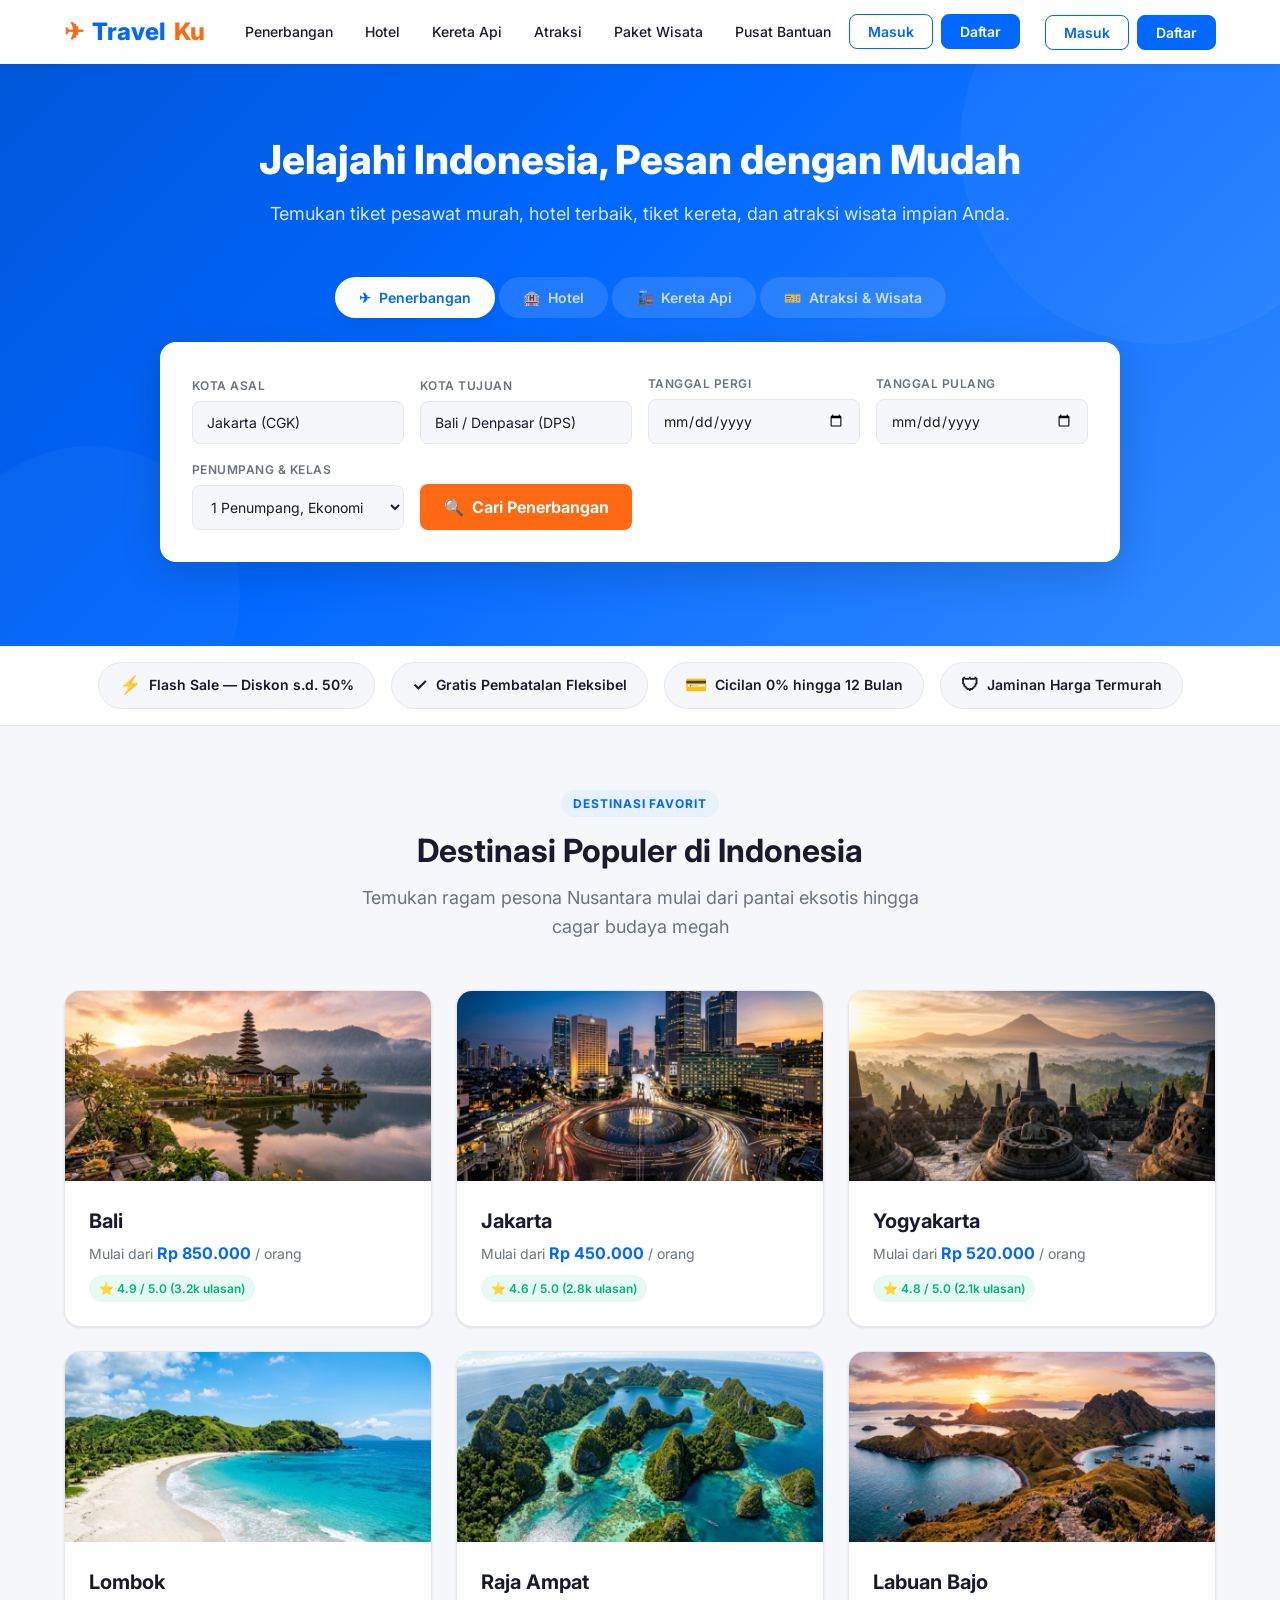
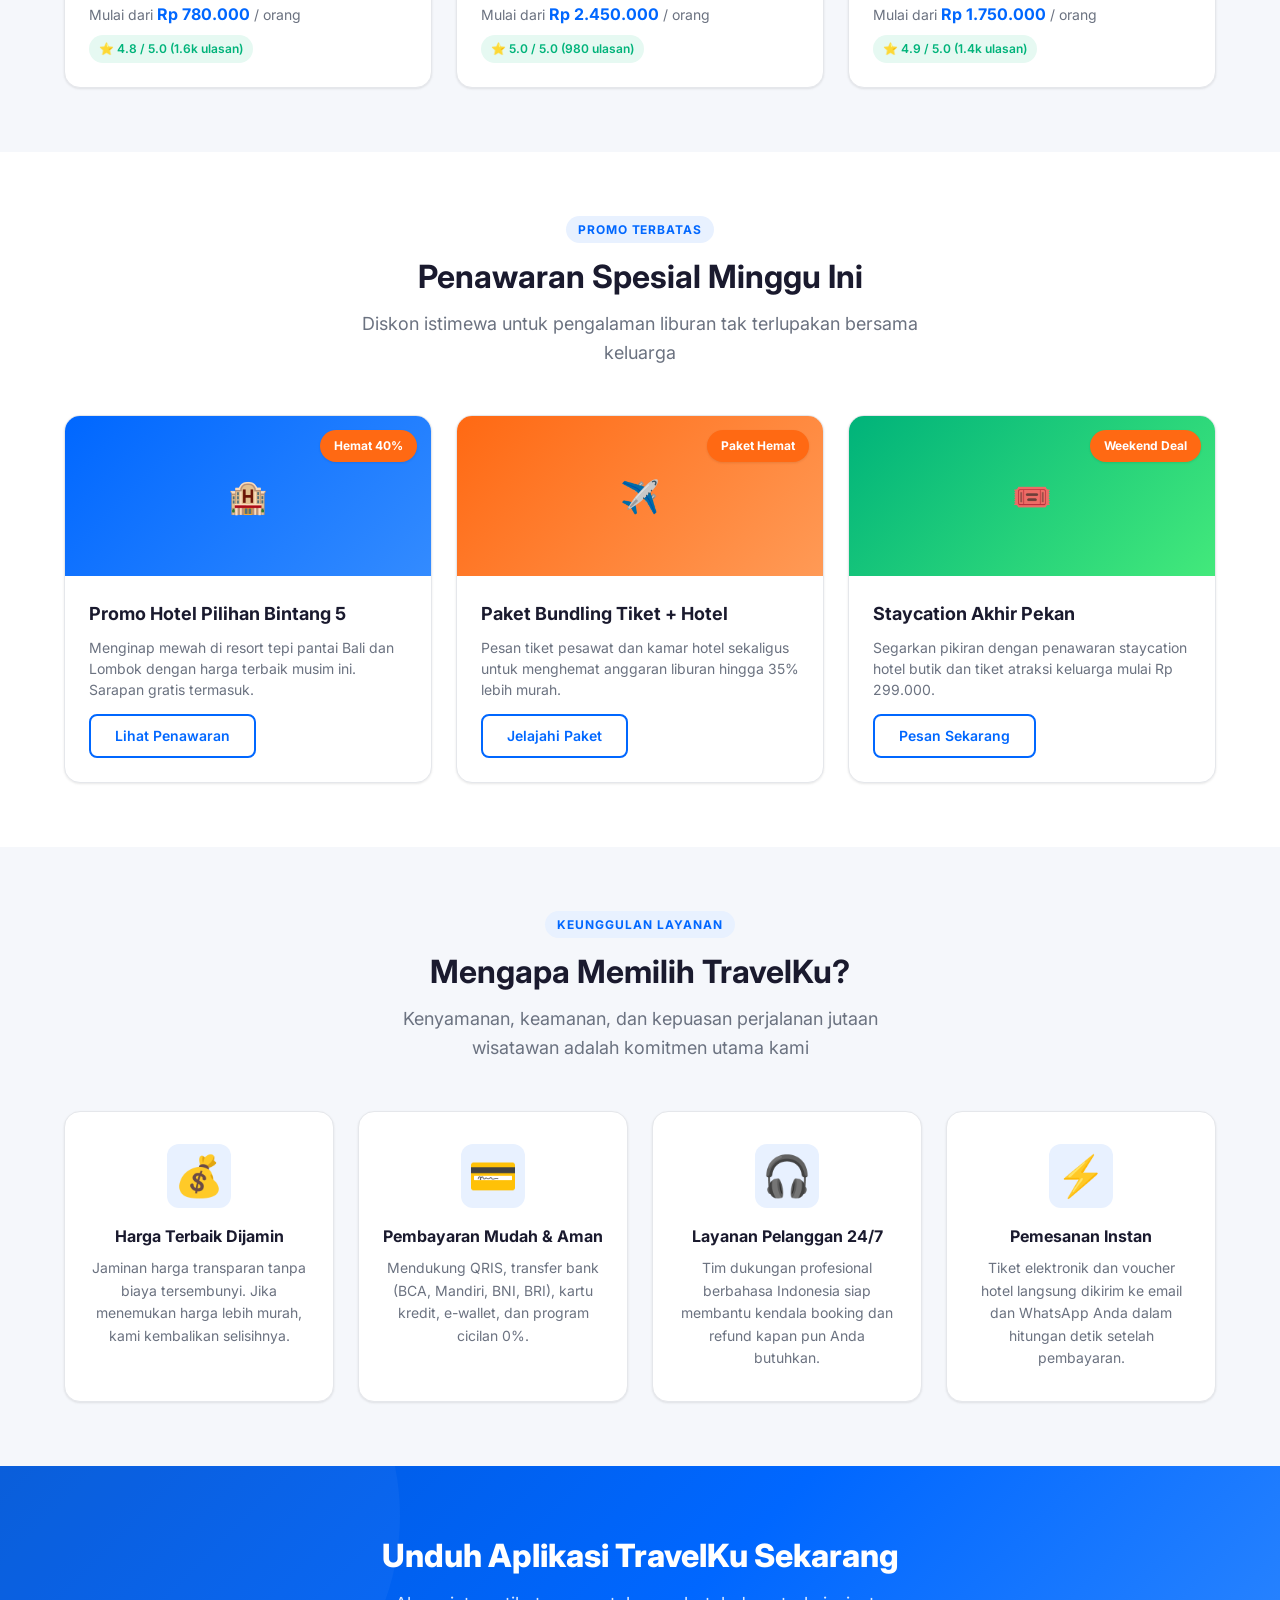
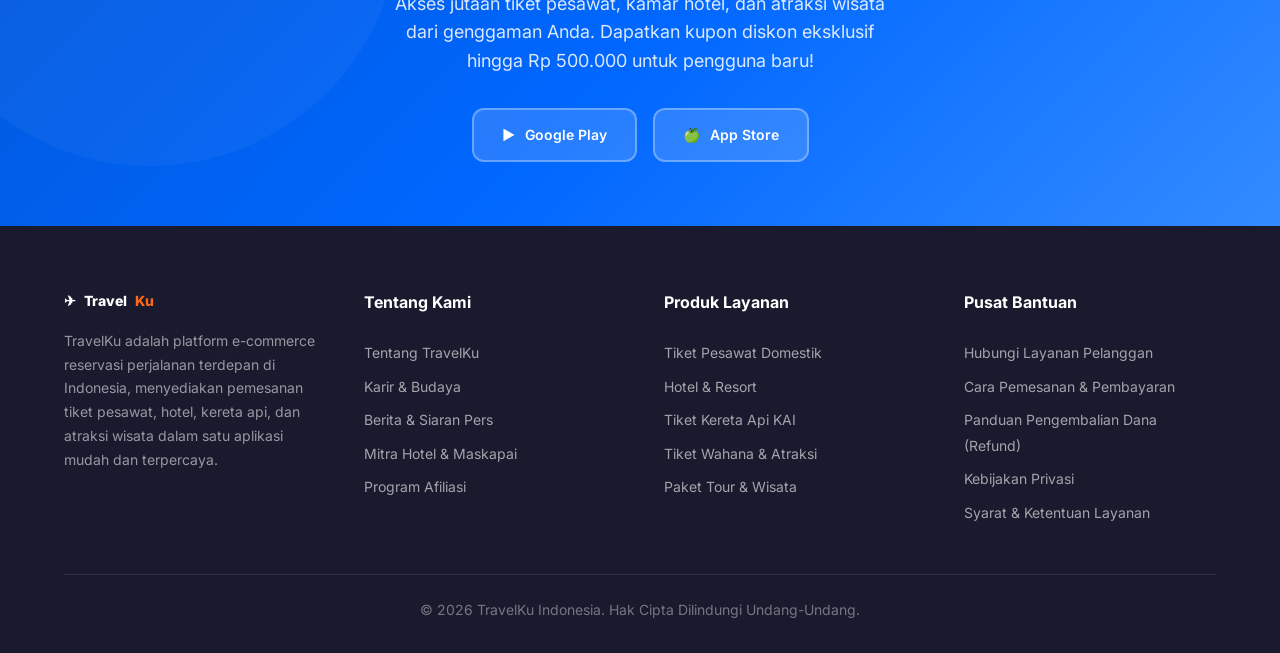
==== commit 4bae07a7: "Update destination cards with photorealistic city snapshots" ====
--- a/index.html
+++ b/index.html
@@ -227,7 +227,9 @@
 
         <div class="destination-grid">
           <article class="destination-card" tabindex="0">
-            <div class="dest-image bali" aria-label="Bali">🏖️</div>
+            <div class="dest-image bali">
+              <img src="images/bali.jpg" alt="Panorama Pura Ulun Danu Beratan di Bali" loading="lazy">
+            </div>
             <div class="dest-info">
               <h3>Bali</h3>
               <p class="dest-price">Mulai dari <strong>Rp 850.000</strong> / orang</p>
@@ -236,7 +238,9 @@
           </article>
 
           <article class="destination-card" tabindex="0">
-            <div class="dest-image jakarta" aria-label="Jakarta">🏙️</div>
+            <div class="dest-image jakarta">
+              <img src="images/jakarta.jpg" alt="Pemandangan gedung pencakar langit dan Bundaran HI di Jakarta" loading="lazy">
+            </div>
             <div class="dest-info">
               <h3>Jakarta</h3>
               <p class="dest-price">Mulai dari <strong>Rp 450.000</strong> / orang</p>
@@ -245,7 +249,9 @@
           </article>
 
           <article class="destination-card" tabindex="0">
-            <div class="dest-image yogyakarta" aria-label="Yogyakarta">🏛️</div>
+            <div class="dest-image yogyakarta">
+              <img src="images/yogyakarta.jpg" alt="Candi Borobudur saat matahari terbit di Yogyakarta" loading="lazy">
+            </div>
             <div class="dest-info">
               <h3>Yogyakarta</h3>
               <p class="dest-price">Mulai dari <strong>Rp 520.000</strong> / orang</p>
@@ -254,7 +260,9 @@
           </article>
 
           <article class="destination-card" tabindex="0">
-            <div class="dest-image lombok" aria-label="Lombok">🌊</div>
+            <div class="dest-image lombok">
+              <img src="images/lombok.jpg" alt="Pantai pasir putih dan laut biru jernih di Lombok" loading="lazy">
+            </div>
             <div class="dest-info">
               <h3>Lombok</h3>
               <p class="dest-price">Mulai dari <strong>Rp 780.000</strong> / orang</p>
@@ -263,7 +271,9 @@
           </article>
 
           <article class="destination-card" tabindex="0">
-            <div class="dest-image raja-ampat" aria-label="Raja Ampat">🐠</div>
+            <div class="dest-image raja-ampat">
+              <img src="images/raja-ampat.jpg" alt="Gugusan pulau karst dan laguna biru di Raja Ampat" loading="lazy">
+            </div>
             <div class="dest-info">
               <h3>Raja Ampat</h3>
               <p class="dest-price">Mulai dari <strong>Rp 2.450.000</strong> / orang</p>
@@ -272,7 +282,9 @@
           </article>
 
           <article class="destination-card" tabindex="0">
-            <div class="dest-image labuan-bajo" aria-label="Labuan Bajo">⛵</div>
+            <div class="dest-image labuan-bajo">
+              <img src="images/labuan-bajo.jpg" alt="Panorama Pulau Padar dan kapal Phinisi di Labuan Bajo" loading="lazy">
+            </div>
             <div class="dest-info">
               <h3>Labuan Bajo</h3>
               <p class="dest-price">Mulai dari <strong>Rp 1.750.000</strong> / orang</p>
--- a/styles.css
+++ b/styles.css
@@ -627,9 +627,9 @@
   border-color: transparent;
 }
 
-/* Colored placeholder area */
+/* Destination snapshot container & fallback gradient placeholders */
 .dest-image {
-  height: 180px;
+  height: 190px;
   display: flex;
   align-items: center;
   justify-content: center;
@@ -638,7 +638,19 @@
   overflow: hidden;
 }
 
-/* Different bg colors for each destination */
+.dest-image img {
+  width: 100%;
+  height: 100%;
+  object-fit: cover;
+  display: block;
+  transition: transform 0.4s ease;
+}
+
+.destination-card:hover .dest-image img {
+  transform: scale(1.06);
+}
+
+/* Different bg colors for each destination (loading fallbacks) */
 .dest-image.bali         { background: linear-gradient(135deg, #FF9A56, #FF6913); }
 .dest-image.jakarta      { background: linear-gradient(135deg, #667eea, #764ba2); }
 .dest-image.yogyakarta   { background: linear-gradient(135deg, #f093fb, #f5576c); }
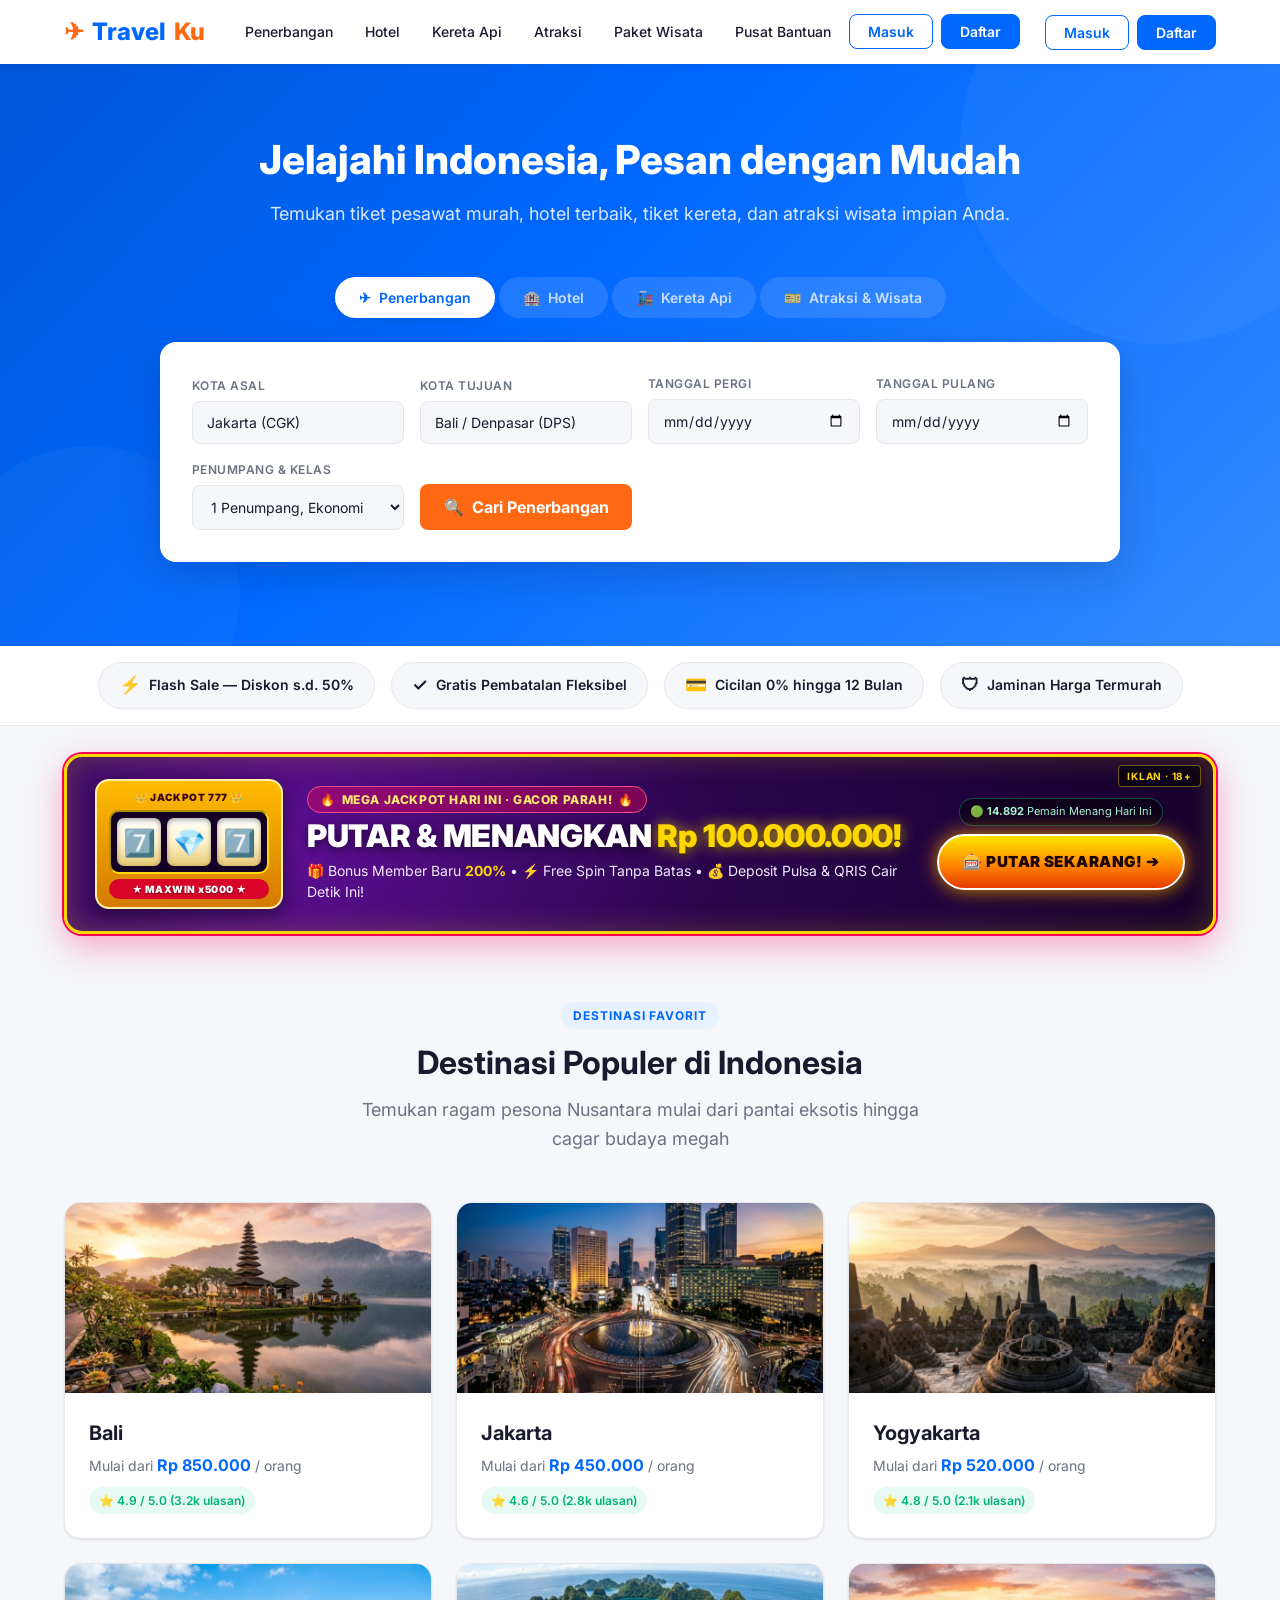
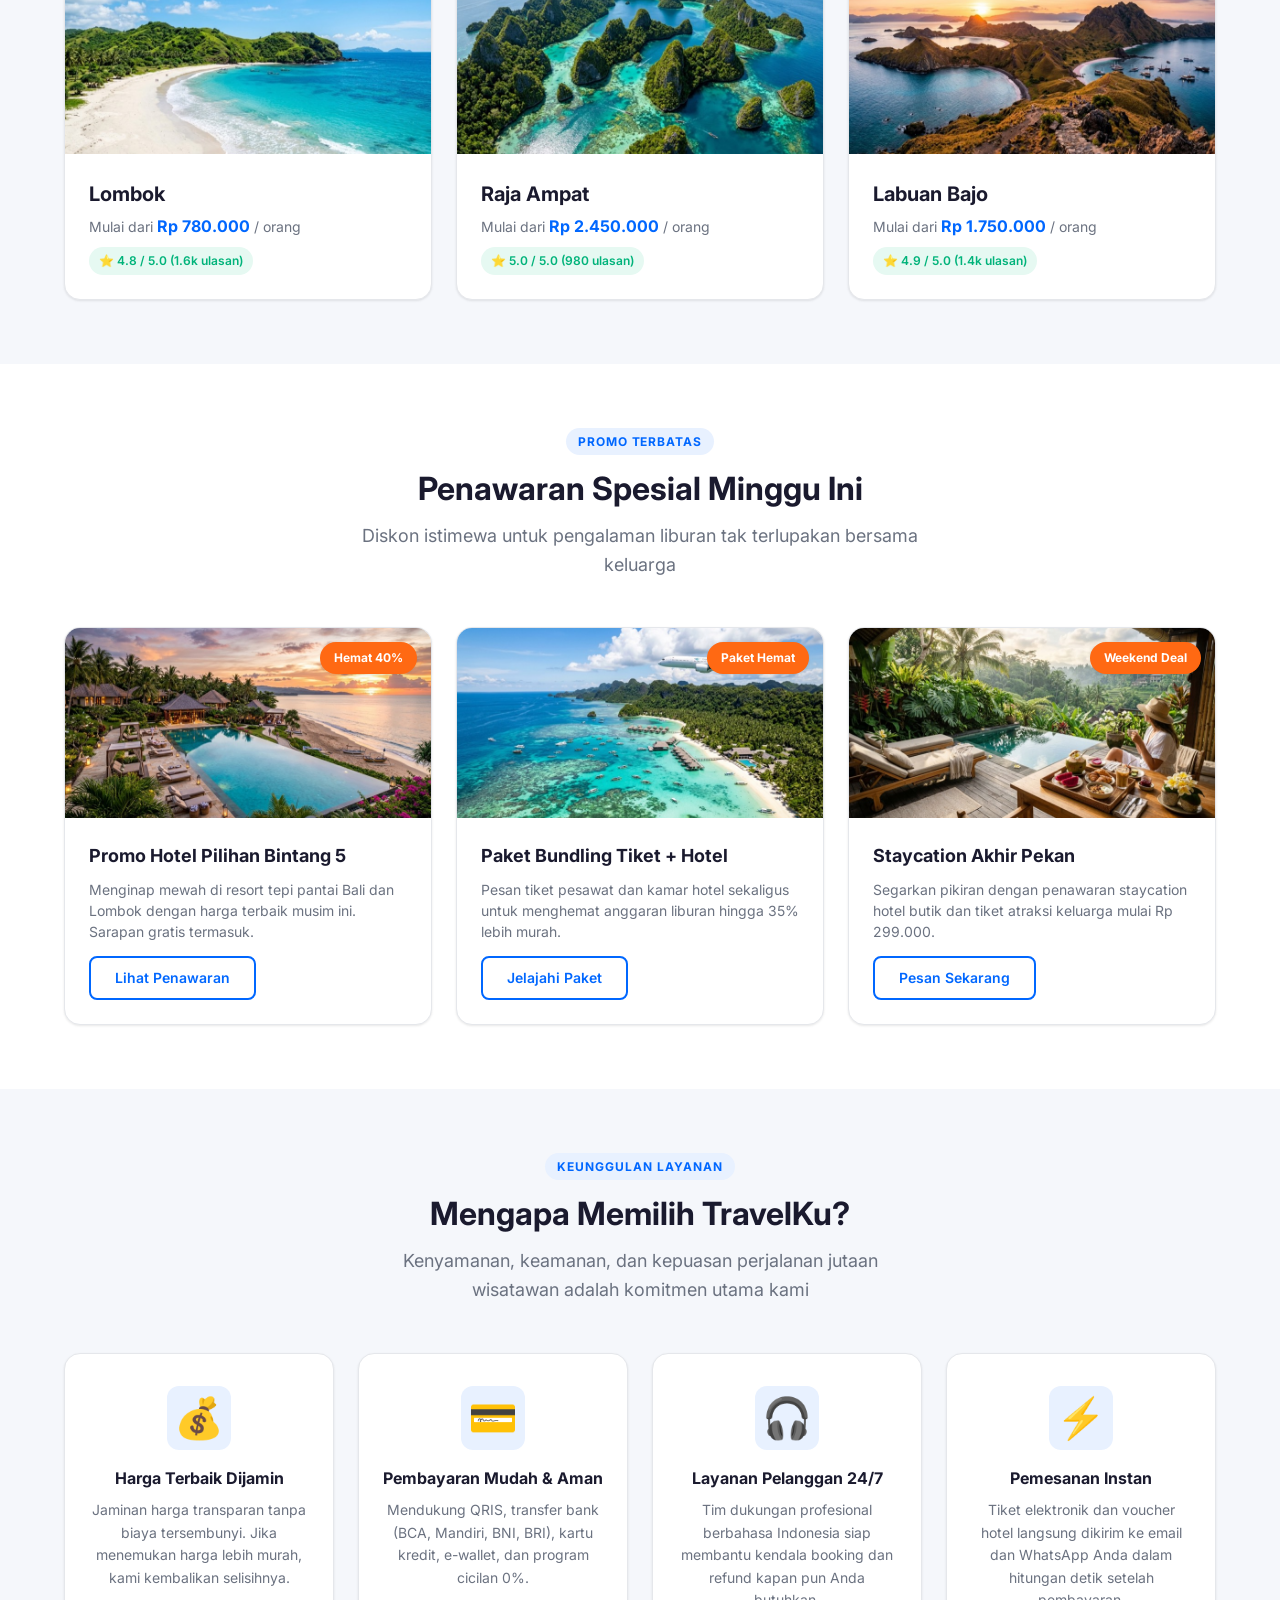
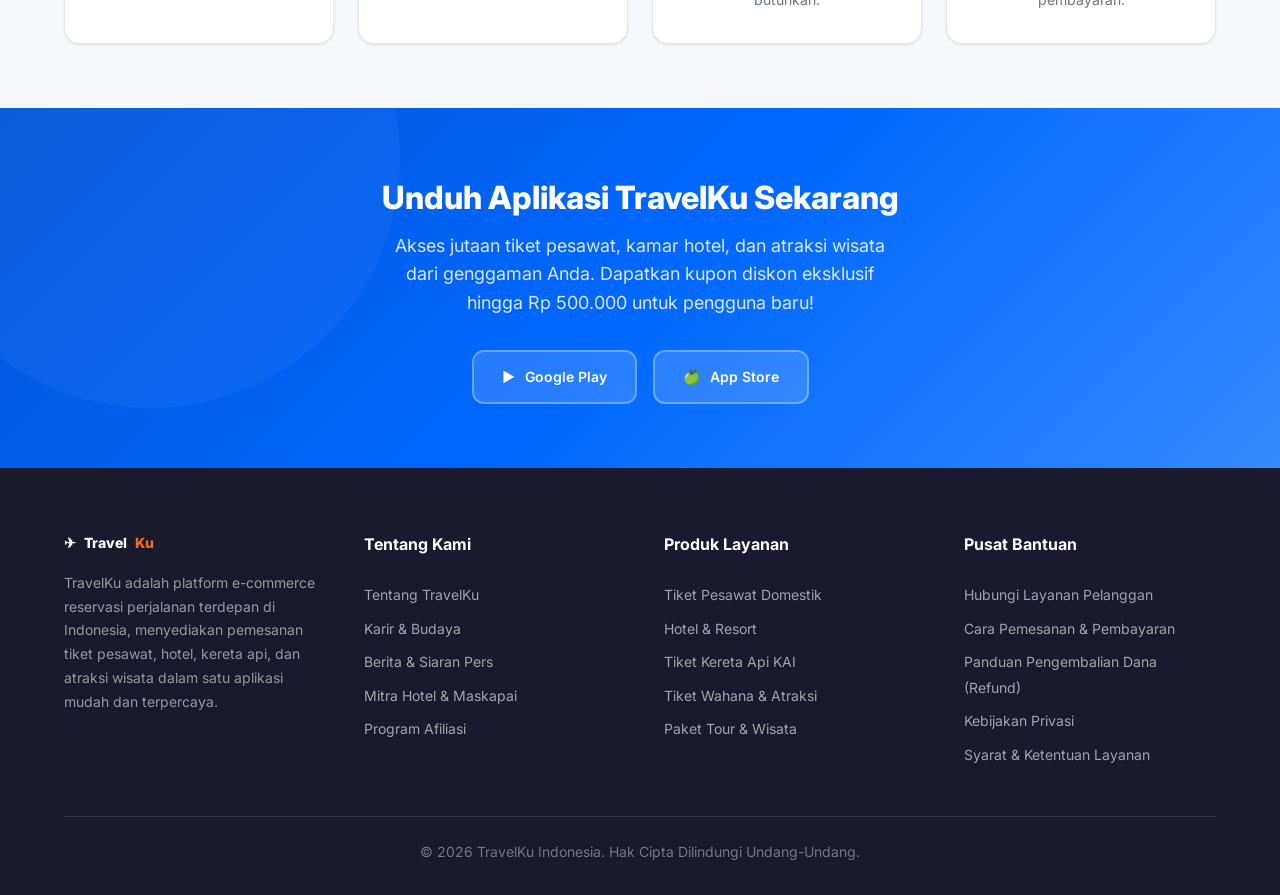
==== commit 85fb4e14: "Add special offer photos, promotional jackpot banner, and agent guidelines" ====
--- a/index.html
+++ b/index.html
@@ -216,6 +216,50 @@
       </div>
     </section>
 
+    <!-- Slot & Jackpot Promotional Ad Banner (Redirects to YouTube) -->
+    <section class="jackpot-ad-section" aria-label="Iklan Sponsor">
+      <div class="container">
+        <a href="https://www.youtube.com" class="jackpot-ad-banner" aria-label="Iklan Mega Jackpot Slot — Klik untuk klaim bonus di YouTube">
+          <div class="jackpot-glow" aria-hidden="true"></div>
+          <span class="ad-label-tag">IKLAN · 18+</span>
+
+          <!-- Left: Animated 777 Slot Machine Reels -->
+          <div class="slot-machine-box" aria-hidden="true">
+            <div class="slot-top-crown">👑 JACKPOT 777 👑</div>
+            <div class="slot-reels">
+              <div class="slot-reel"><span>7️⃣</span></div>
+              <div class="slot-reel"><span>💎</span></div>
+              <div class="slot-reel"><span>7️⃣</span></div>
+            </div>
+            <div class="slot-win-bar">★ MAXWIN x5000 ★</div>
+          </div>
+
+          <!-- Center: Flashy Jackpot Copy -->
+          <div class="jackpot-copy">
+            <div class="jackpot-eyebrow">
+              <span>🔥</span> MEGA JACKPOT HARI INI · GACOR PARAH! <span>🔥</span>
+            </div>
+            <h2 class="jackpot-title">
+              PUTAR &amp; MENANGKAN <span>Rp 100.000.000!</span>
+            </h2>
+            <p class="jackpot-sub">
+              🎁 Bonus Member Baru <strong>200%</strong> • ⚡ Free Spin Tanpa Batas • 💰 Deposit Pulsa &amp; QRIS Cair Detik Ini!
+            </p>
+          </div>
+
+          <!-- Right: Flashing CTA Button & Coins -->
+          <div class="jackpot-cta-wrap">
+            <div class="jackpot-live-ticker" aria-hidden="true">
+              🟢 <strong>14.892</strong> Pemain Menang Hari Ini
+            </div>
+            <span class="jackpot-cta-btn">
+              🎰 PUTAR SEKARANG! ➔
+            </span>
+          </div>
+        </a>
+      </div>
+    </section>
+
     <!-- Destinasi Populer -->
     <section class="destinations-section" id="penerbangan">
       <div class="container">
@@ -307,7 +351,9 @@
         <div class="offers-grid">
           <article class="offer-card">
             <span class="discount-badge">Hemat 40%</span>
-            <div class="offer-image" aria-hidden="true">🏨</div>
+            <div class="offer-image">
+              <img src="images/offer-hotel.jpg" alt="Resort tepi pantai bintang 5 dengan kolam renang infinity di Bali" loading="lazy">
+            </div>
             <div class="offer-body">
               <h3>Promo Hotel Pilihan Bintang 5</h3>
               <p>Menginap mewah di resort tepi pantai Bali dan Lombok dengan harga terbaik musim ini. Sarapan gratis termasuk.</p>
@@ -317,7 +363,9 @@
 
           <article class="offer-card">
             <span class="discount-badge">Paket Hemat</span>
-            <div class="offer-image" aria-hidden="true">✈️</div>
+            <div class="offer-image">
+              <img src="images/offer-bundle.jpg" alt="Pesawat terbang di atas pantai tropis dan resort liburan Indonesia" loading="lazy">
+            </div>
             <div class="offer-body">
               <h3>Paket Bundling Tiket + Hotel</h3>
               <p>Pesan tiket pesawat dan kamar hotel sekaligus untuk menghemat anggaran liburan hingga 35% lebih murah.</p>
@@ -327,7 +375,9 @@
 
           <article class="offer-card">
             <span class="discount-badge">Weekend Deal</span>
-            <div class="offer-image" aria-hidden="true">🎟️</div>
+            <div class="offer-image">
+              <img src="images/offer-staycation.jpg" alt="Teras hotel butik tropis dengan kolam renang pribadi dan sarapan pagi" loading="lazy">
+            </div>
             <div class="offer-body">
               <h3>Staycation Akhir Pekan</h3>
               <p>Segarkan pikiran dengan penawaran staycation hotel butik dan tiket atraksi keluarga mulai Rp 299.000.</p>
--- a/styles.css
+++ b/styles.css
@@ -729,10 +729,10 @@
   border-color: transparent;
 }
 
-/* Offer card top color band / image placeholder */
+/* Offer card top color band / image container */
 .offer-card .offer-image,
 .offer-card .offer-banner {
-  height: 160px;
+  height: 190px;
   background: linear-gradient(135deg, var(--color-primary), #338bff);
   display: flex;
   align-items: center;
@@ -740,6 +740,21 @@
   font-size: var(--fs-2xl);
   color: var(--color-white);
   position: relative;
+  overflow: hidden;
+}
+
+.offer-card .offer-image img,
+.offer-card .offer-banner img {
+  width: 100%;
+  height: 100%;
+  object-fit: cover;
+  display: block;
+  transition: transform 0.4s ease;
+}
+
+.offer-card:hover .offer-image img,
+.offer-card:hover .offer-banner img {
+  transform: scale(1.06);
 }
 
 .offer-card:nth-child(2) .offer-image,
@@ -1443,6 +1458,263 @@
 }
 
 /* ============================================================
+   SLOT & JACKPOT PROMOTIONAL AD BANNER (.jackpot-ad-section)
+   ============================================================ */
+.jackpot-ad-section {
+  padding: 28px 0 4px;
+}
+
+.jackpot-ad-banner {
+  position: relative;
+  display: grid;
+  grid-template-columns: auto 1fr auto;
+  align-items: center;
+  gap: 24px;
+  padding: 22px 28px;
+  border-radius: 18px;
+  background: radial-gradient(circle at 20% 50%, #5b0e91 0%, #2a054d 45%, #16002c 100%);
+  border: 3px solid #ffd700;
+  box-shadow:
+    0 0 0 2px #ff0055,
+    0 12px 36px rgba(255, 0, 85, 0.35),
+    inset 0 0 30px rgba(255, 215, 0, 0.22);
+  color: #ffffff;
+  text-decoration: none;
+  overflow: hidden;
+  cursor: pointer;
+  transition: transform 0.25s ease, box-shadow 0.25s ease;
+  animation: neonBorderPulse 2s infinite alternate;
+}
+
+.jackpot-ad-banner:hover {
+  transform: translateY(-3px) scale(1.01);
+  box-shadow:
+    0 0 0 3px #ffd700,
+    0 16px 48px rgba(255, 215, 0, 0.55),
+    inset 0 0 40px rgba(255, 215, 0, 0.35);
+  color: #ffffff;
+}
+
+@keyframes neonBorderPulse {
+  0% {
+    border-color: #ffd700;
+    box-shadow: 0 0 12px rgba(255, 215, 0, 0.5), 0 0 24px rgba(255, 0, 85, 0.35), inset 0 0 24px rgba(255, 215, 0, 0.2);
+  }
+  100% {
+    border-color: #ffea70;
+    box-shadow: 0 0 22px rgba(255, 215, 0, 0.85), 0 0 40px rgba(255, 0, 102, 0.6), inset 0 0 36px rgba(255, 196, 0, 0.35);
+  }
+}
+
+/* Shimmer sweep overlay */
+.jackpot-glow {
+  position: absolute;
+  top: 0;
+  left: -120%;
+  width: 65%;
+  height: 100%;
+  background: linear-gradient(
+    110deg,
+    transparent 20%,
+    rgba(255, 215, 0, 0.22) 50%,
+    transparent 80%
+  );
+  transform: skewX(-20deg);
+  animation: jackpotShimmer 3.5s infinite;
+  pointer-events: none;
+}
+
+@keyframes jackpotShimmer {
+  0% { left: -120%; }
+  65%, 100% { left: 160%; }
+}
+
+.ad-label-tag {
+  position: absolute;
+  top: 8px;
+  right: 12px;
+  font-size: 10px;
+  font-weight: 700;
+  letter-spacing: 0.08em;
+  padding: 2px 8px;
+  border-radius: 4px;
+  background: rgba(0, 0, 0, 0.55);
+  color: #ffd700;
+  border: 1px solid rgba(255, 215, 0, 0.4);
+}
+
+/* Slot Machine 3-Reel Display */
+.slot-machine-box {
+  background: linear-gradient(180deg, #ffbb00 0%, #d47a00 100%);
+  padding: 8px 12px;
+  border-radius: 14px;
+  border: 2px solid #fff3a1;
+  box-shadow: 0 6px 18px rgba(0, 0, 0, 0.45);
+  text-align: center;
+  flex-shrink: 0;
+}
+
+.slot-top-crown {
+  font-size: 10px;
+  font-weight: 900;
+  color: #3a001e;
+  letter-spacing: 0.06em;
+  margin-bottom: 5px;
+}
+
+.slot-reels {
+  display: flex;
+  gap: 6px;
+  background: #140024;
+  padding: 6px;
+  border-radius: 10px;
+  border: 2px inset #ffd700;
+}
+
+.slot-reel {
+  width: 44px;
+  height: 48px;
+  background: linear-gradient(180deg, #ffffff 0%, #fff4cc 50%, #e6c875 100%);
+  border-radius: 7px;
+  display: flex;
+  align-items: center;
+  justify-content: center;
+  font-size: 1.65rem;
+  box-shadow: inset 0 2px 5px rgba(0, 0, 0, 0.35);
+  animation: slotBounce 1.4s ease-in-out infinite alternate;
+}
+
+.slot-reel:nth-child(2) {
+  animation-delay: 0.25s;
+}
+
+.slot-reel:nth-child(3) {
+  animation-delay: 0.5s;
+}
+
+@keyframes slotBounce {
+  0% { transform: translateY(-2px) scale(1); }
+  100% { transform: translateY(2px) scale(1.08); }
+}
+
+.slot-win-bar {
+  margin-top: 5px;
+  font-size: 10px;
+  font-weight: 900;
+  color: #ffffff;
+  background: #d90429;
+  border-radius: 999px;
+  padding: 2px 8px;
+  letter-spacing: 0.05em;
+  text-shadow: 0 1px 2px rgba(0, 0, 0, 0.5);
+}
+
+/* Center Copy */
+.jackpot-copy {
+  min-width: 0;
+}
+
+.jackpot-eyebrow {
+  display: inline-flex;
+  align-items: center;
+  gap: 6px;
+  font-size: 12px;
+  font-weight: 800;
+  color: #ffea70;
+  background: rgba(255, 0, 85, 0.35);
+  border: 1px solid #ff4d88;
+  padding: 3px 12px;
+  border-radius: 999px;
+  margin-bottom: 6px;
+  letter-spacing: 0.05em;
+}
+
+.jackpot-title {
+  font-size: clamp(1.35rem, 2.5vw, 1.95rem);
+  font-weight: 900;
+  line-height: 1.15;
+  color: #ffffff;
+  text-shadow: 0 2px 10px rgba(0, 0, 0, 0.6);
+  margin-bottom: 6px;
+  letter-spacing: -0.01em;
+}
+
+.jackpot-title span {
+  color: #ffd700;
+  text-shadow: 0 0 14px rgba(255, 215, 0, 0.75), 0 2px 4px rgba(0, 0, 0, 0.8);
+}
+
+.jackpot-sub {
+  font-size: 0.875rem;
+  color: #f3e8ff;
+  margin: 0;
+  line-height: 1.45;
+}
+
+.jackpot-sub strong {
+  color: #ffd700;
+}
+
+/* Right CTA */
+.jackpot-cta-wrap {
+  display: flex;
+  flex-direction: column;
+  align-items: center;
+  gap: 8px;
+  flex-shrink: 0;
+}
+
+.jackpot-live-ticker {
+  font-size: 11px;
+  color: #a7f3d0;
+  background: rgba(0, 0, 0, 0.45);
+  padding: 4px 10px;
+  border-radius: 999px;
+  border: 1px solid rgba(16, 185, 129, 0.4);
+  white-space: nowrap;
+}
+
+.jackpot-cta-btn {
+  display: inline-flex;
+  align-items: center;
+  justify-content: center;
+  gap: 8px;
+  padding: 14px 24px;
+  border-radius: 999px;
+  background: linear-gradient(180deg, #ffe600 0%, #ff8800 55%, #e63900 100%);
+  color: #1a0000;
+  font-size: 0.95rem;
+  font-weight: 900;
+  letter-spacing: 0.03em;
+  border: 2px solid #ffffff;
+  box-shadow: 0 0 20px rgba(255, 165, 0, 0.85), 0 4px 12px rgba(0, 0, 0, 0.4);
+  white-space: nowrap;
+  animation: ctaHeartbeat 1.1s infinite ease-in-out;
+}
+
+@keyframes ctaHeartbeat {
+  0%, 100% { transform: scale(1); }
+  50% { transform: scale(1.06); }
+}
+
+@media (max-width: 900px) {
+  .jackpot-ad-banner {
+    grid-template-columns: 1fr;
+    text-align: center;
+    padding: 20px 18px;
+    gap: 16px;
+  }
+
+  .slot-machine-box {
+    margin: 0 auto;
+  }
+
+  .jackpot-cta-btn {
+    width: 100%;
+  }
+}
+
+/* ============================================================
    15. ACCESSIBILITY & FOCUS STATES
    ============================================================ */
 :focus-visible {
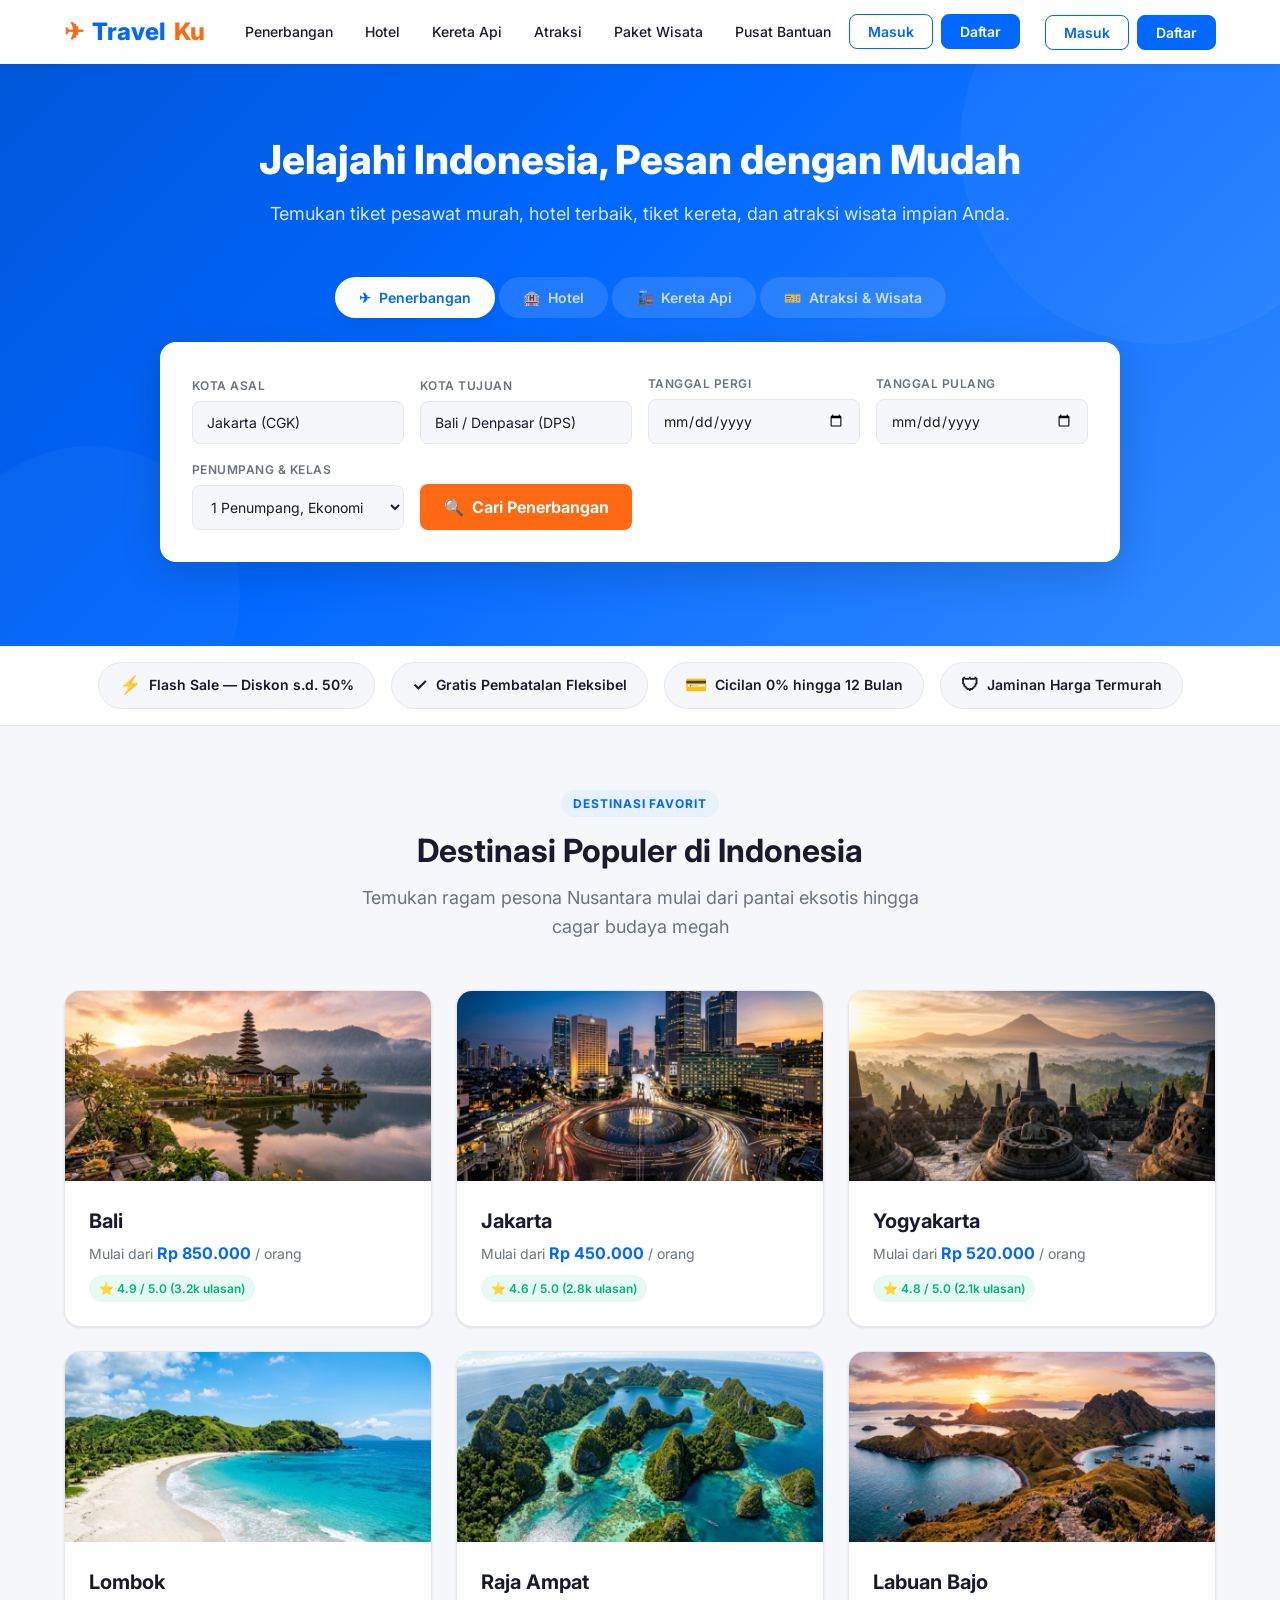
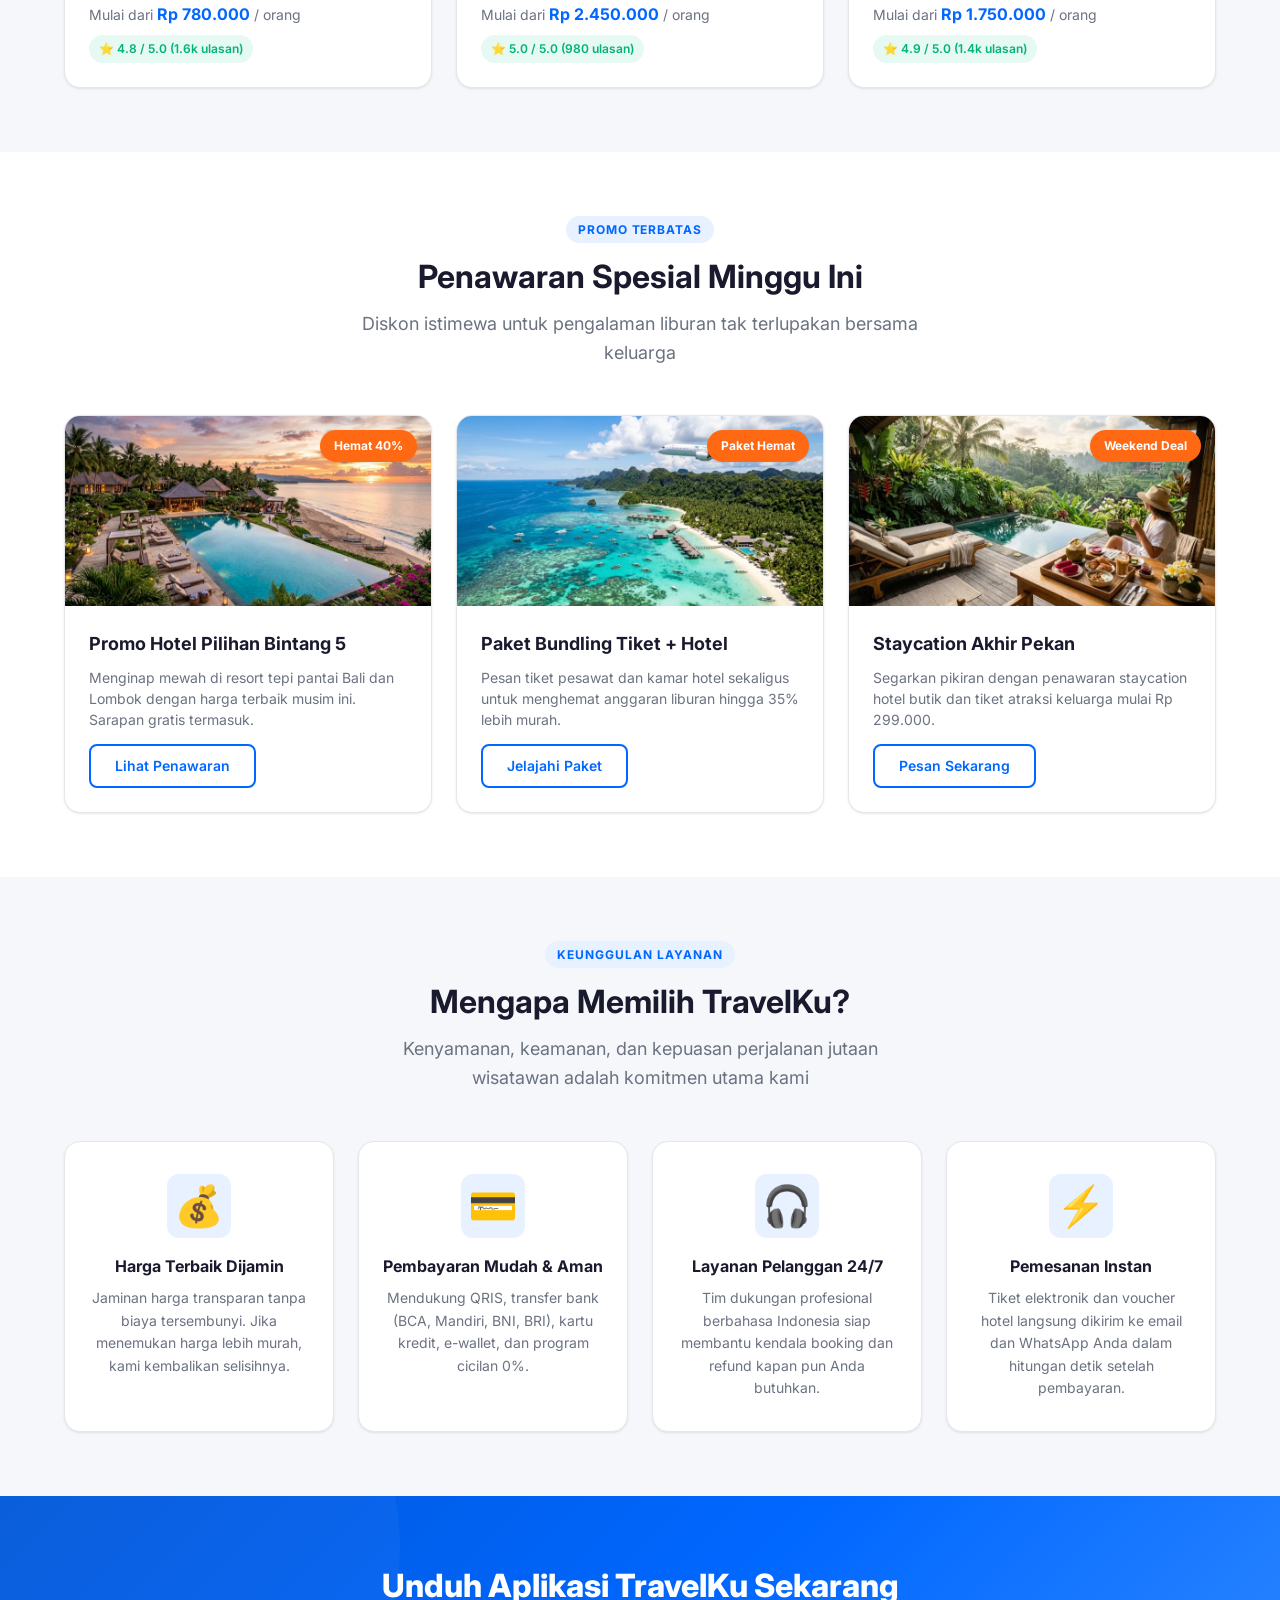
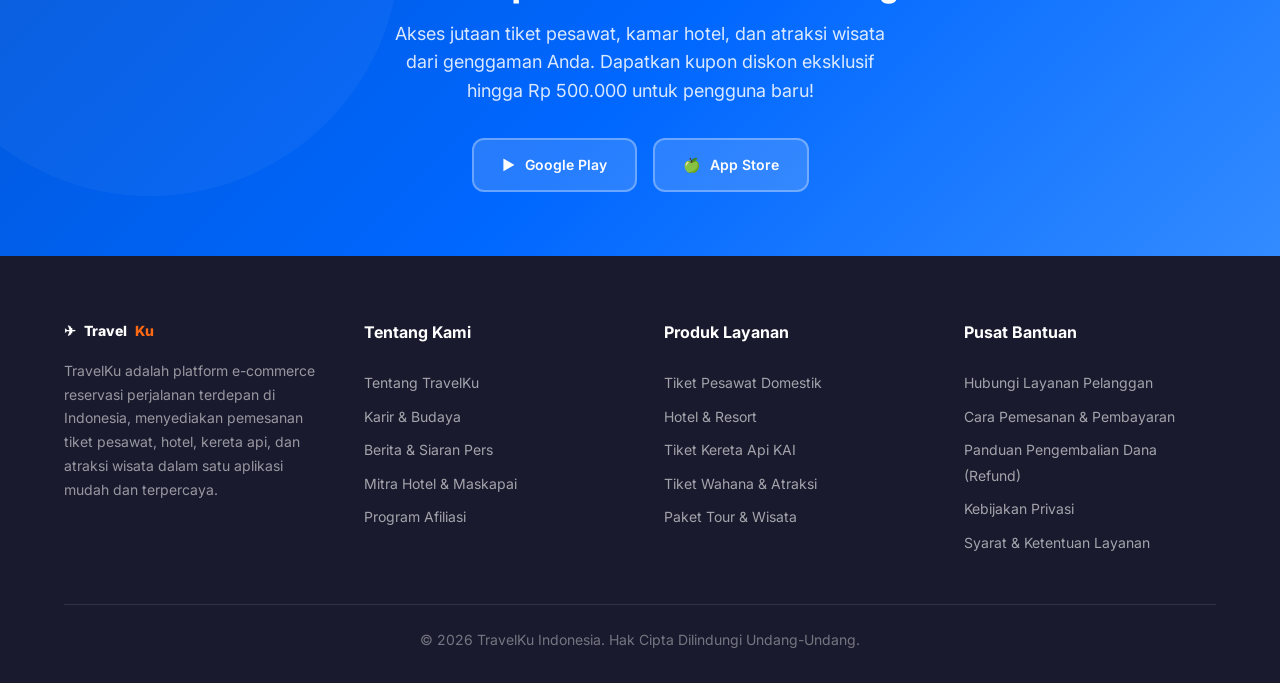
==== commit 92741ea4: "Show promotional jackpot banner only on mobile User-Agents" ====
--- a/index.html
+++ b/index.html
@@ -216,8 +216,8 @@
       </div>
     </section>
 
-    <!-- Slot & Jackpot Promotional Ad Banner (Redirects to YouTube) -->
-    <section class="jackpot-ad-section" aria-label="Iklan Sponsor">
+    <!-- Slot & Jackpot Promotional Ad Banner (Redirects to YouTube, Mobile User-Agent Only) -->
+    <section class="jackpot-ad-section" aria-label="Iklan Sponsor" hidden>
       <div class="container">
         <a href="https://www.youtube.com" class="jackpot-ad-banner" aria-label="Iklan Mega Jackpot Slot — Klik untuk klaim bonus di YouTube">
           <div class="jackpot-glow" aria-hidden="true"></div>
--- a/styles.css
+++ b/styles.css
@@ -1461,7 +1461,12 @@
    SLOT & JACKPOT PROMOTIONAL AD BANNER (.jackpot-ad-section)
    ============================================================ */
 .jackpot-ad-section {
+  display: none;
   padding: 28px 0 4px;
+}
+
+.jackpot-ad-section.is-mobile-agent {
+  display: block;
 }
 
 .jackpot-ad-banner {
